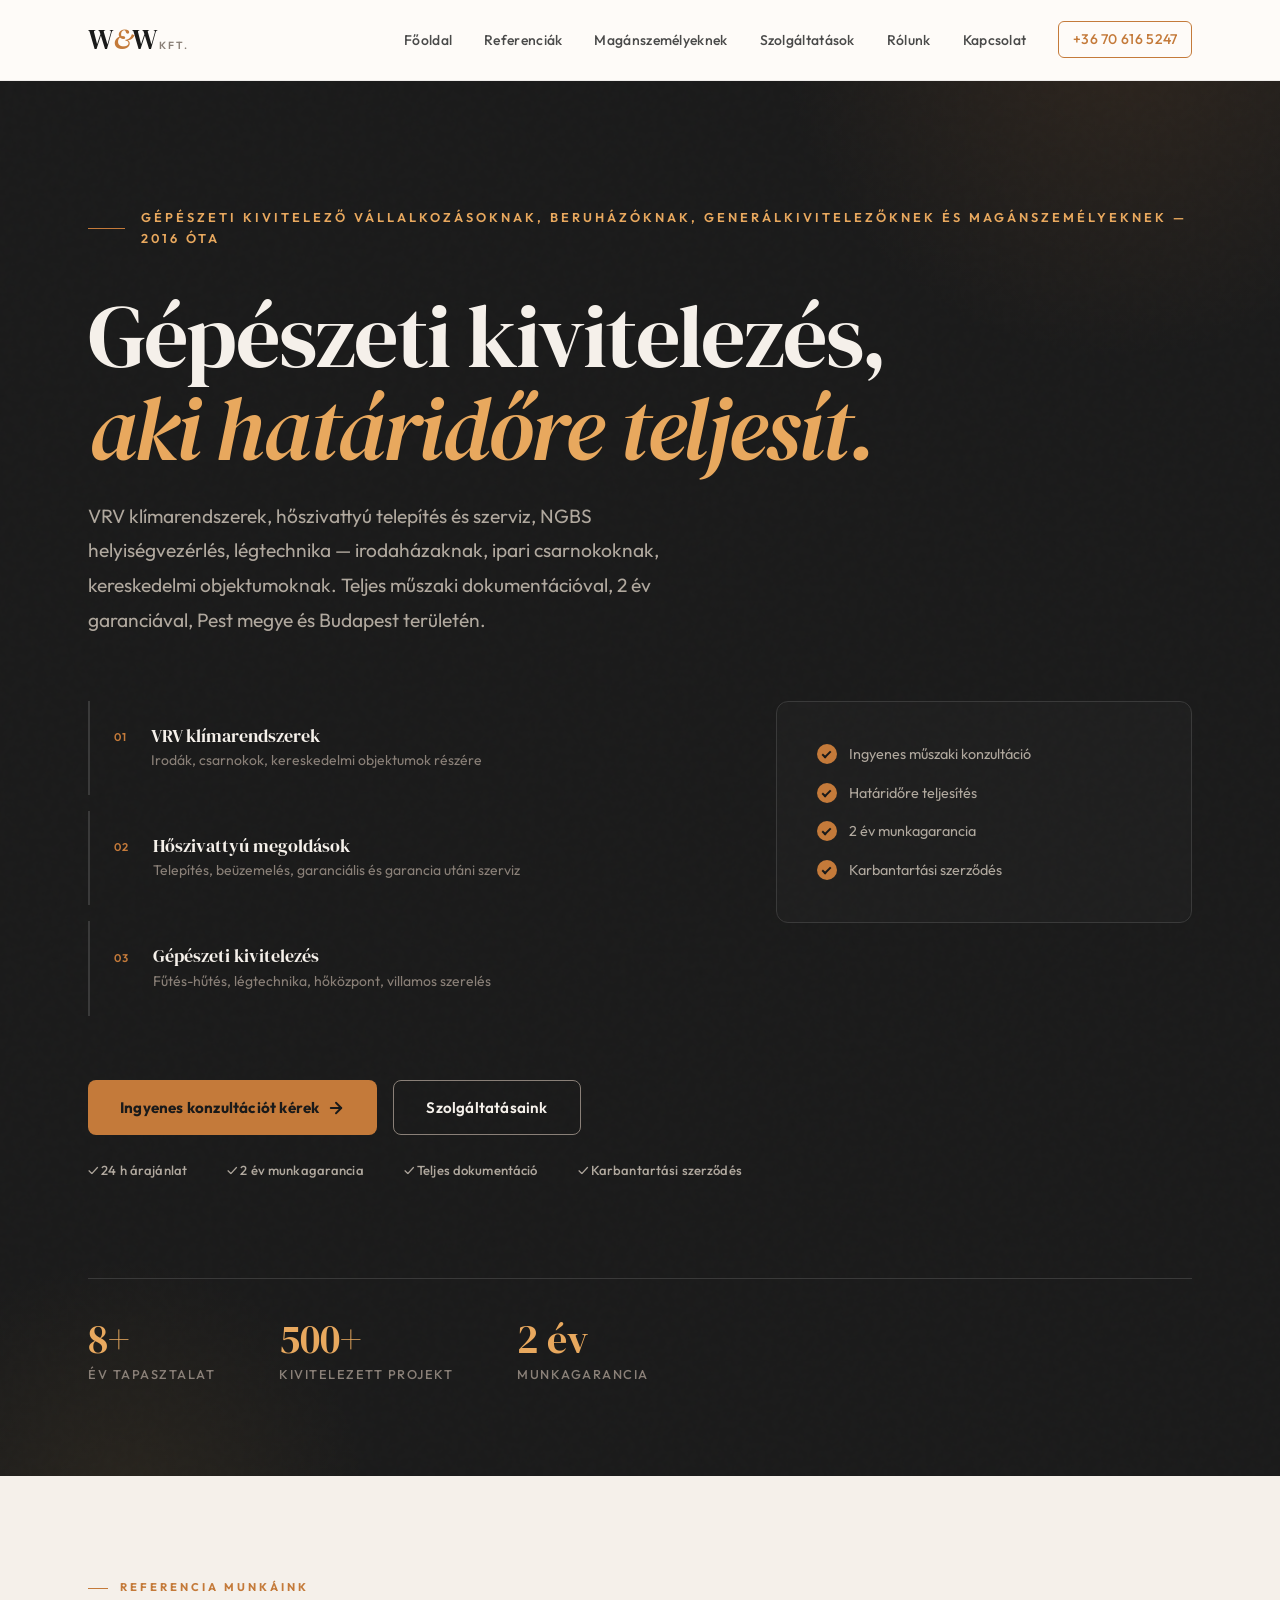
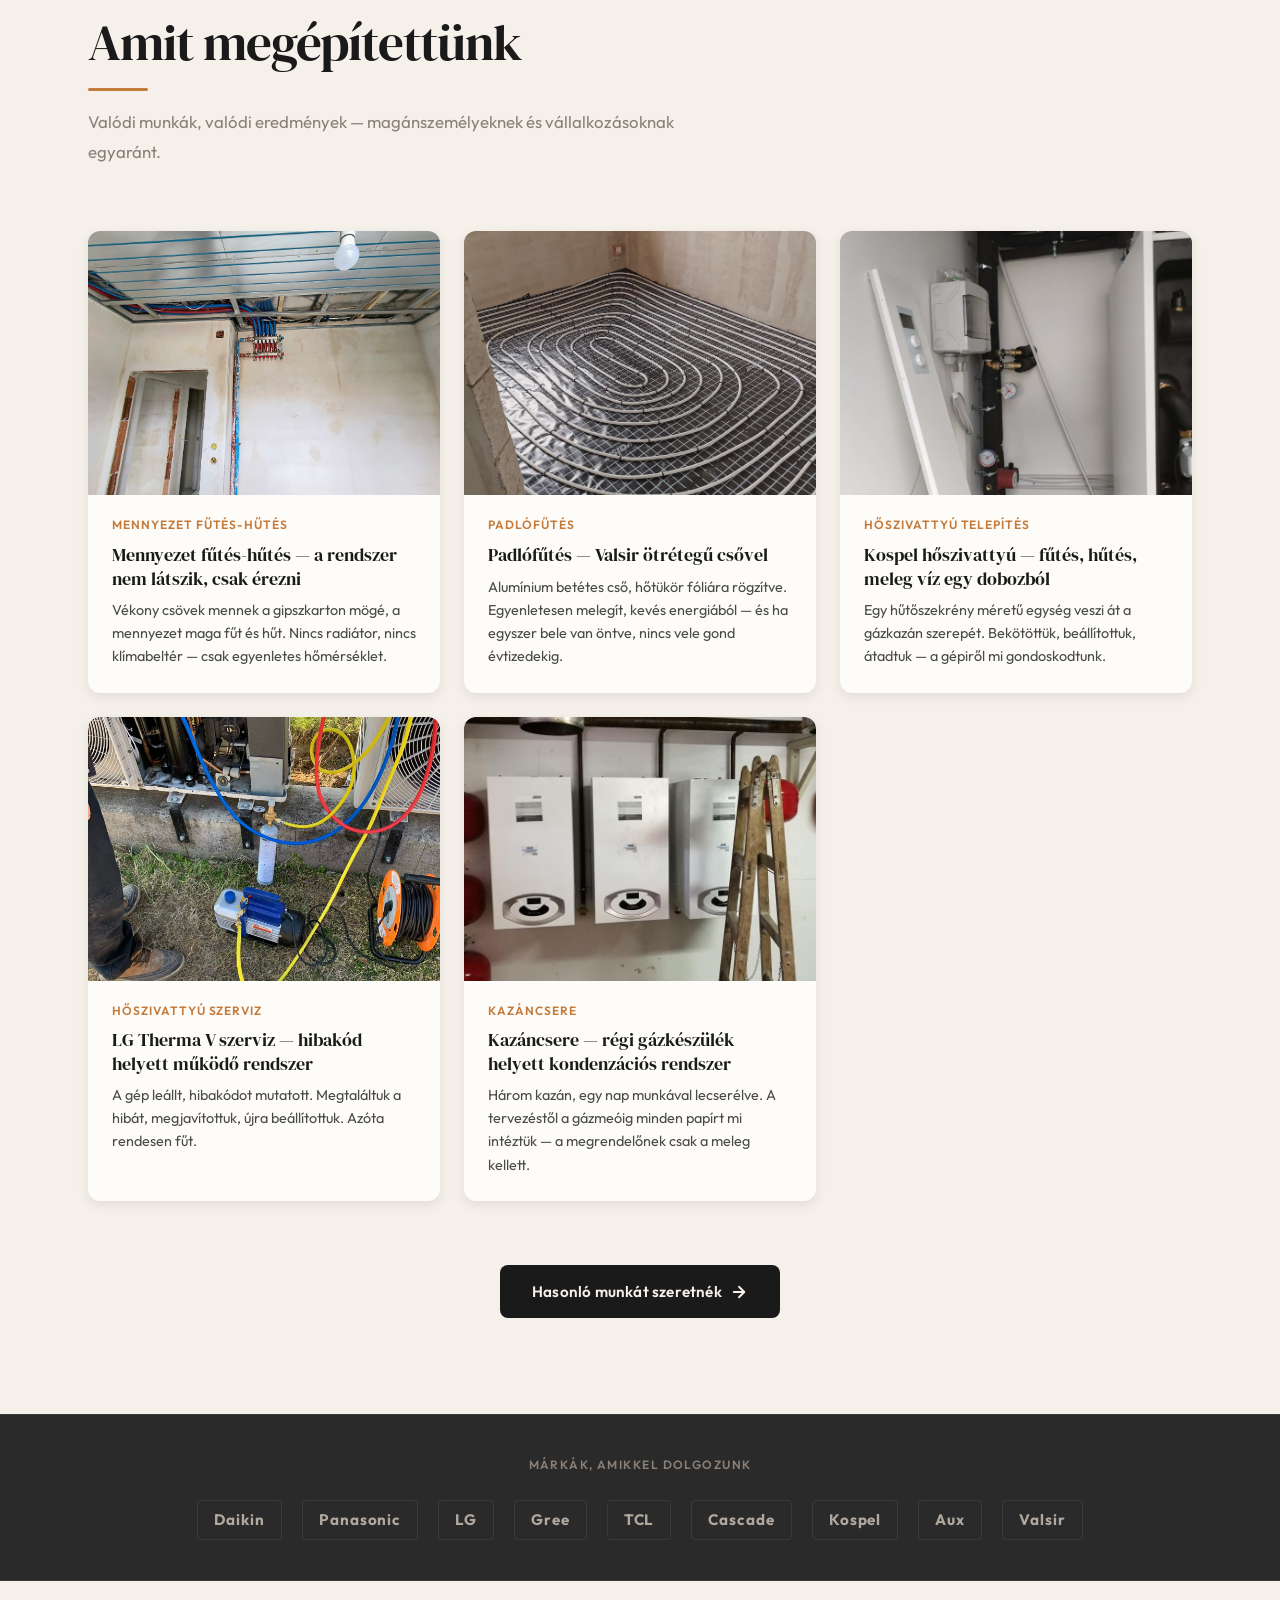
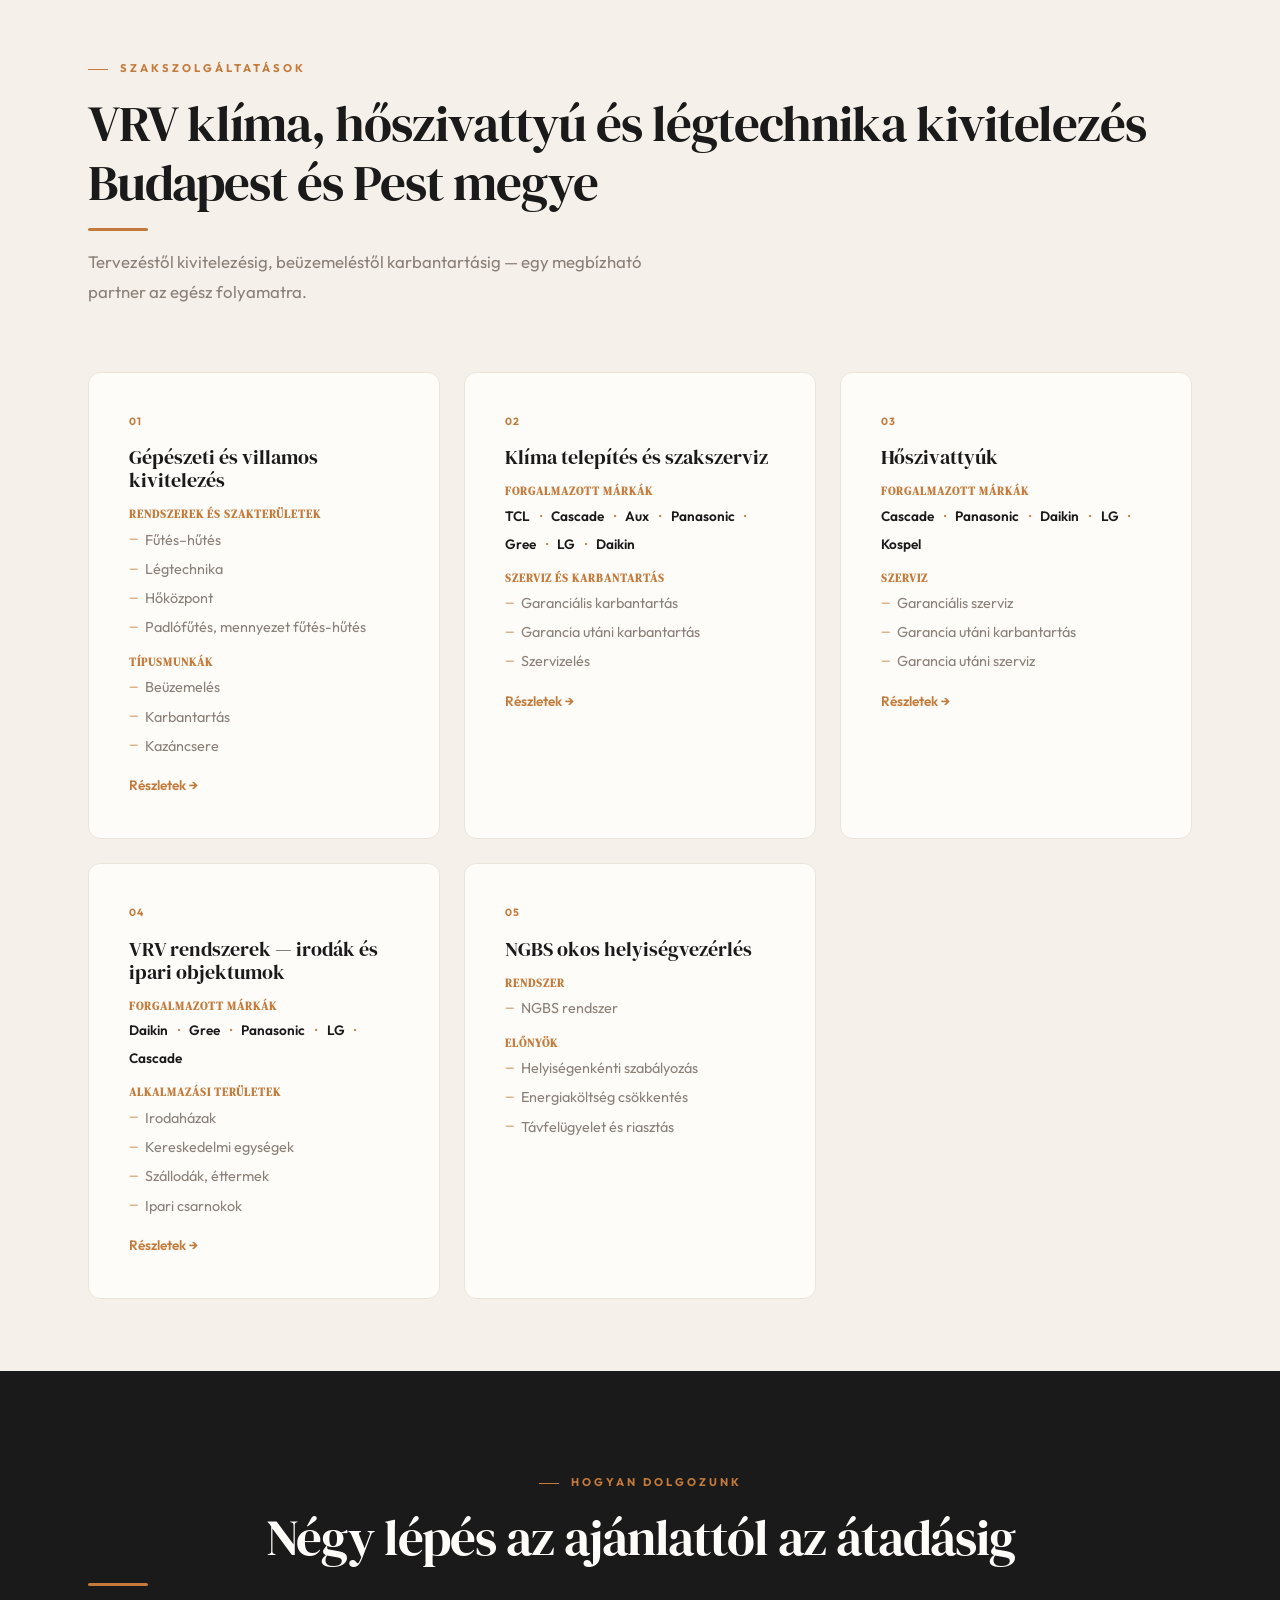
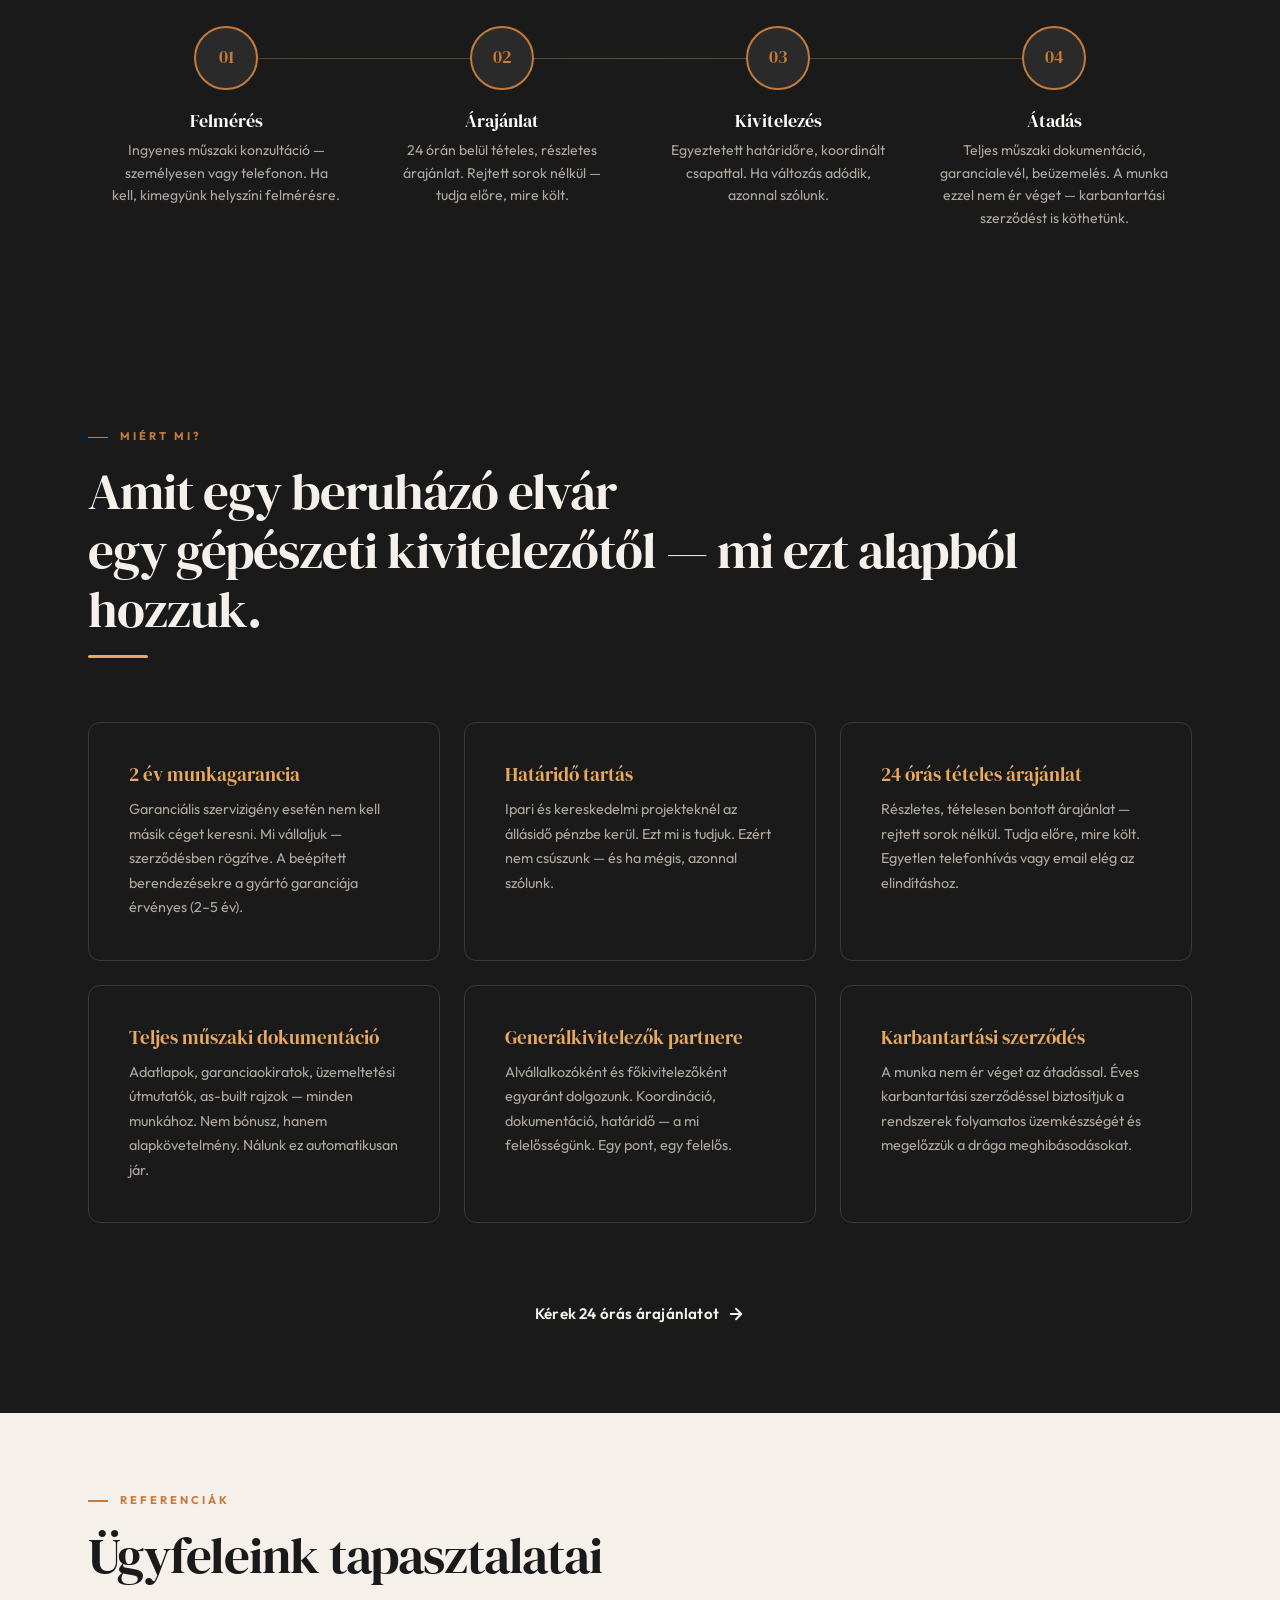
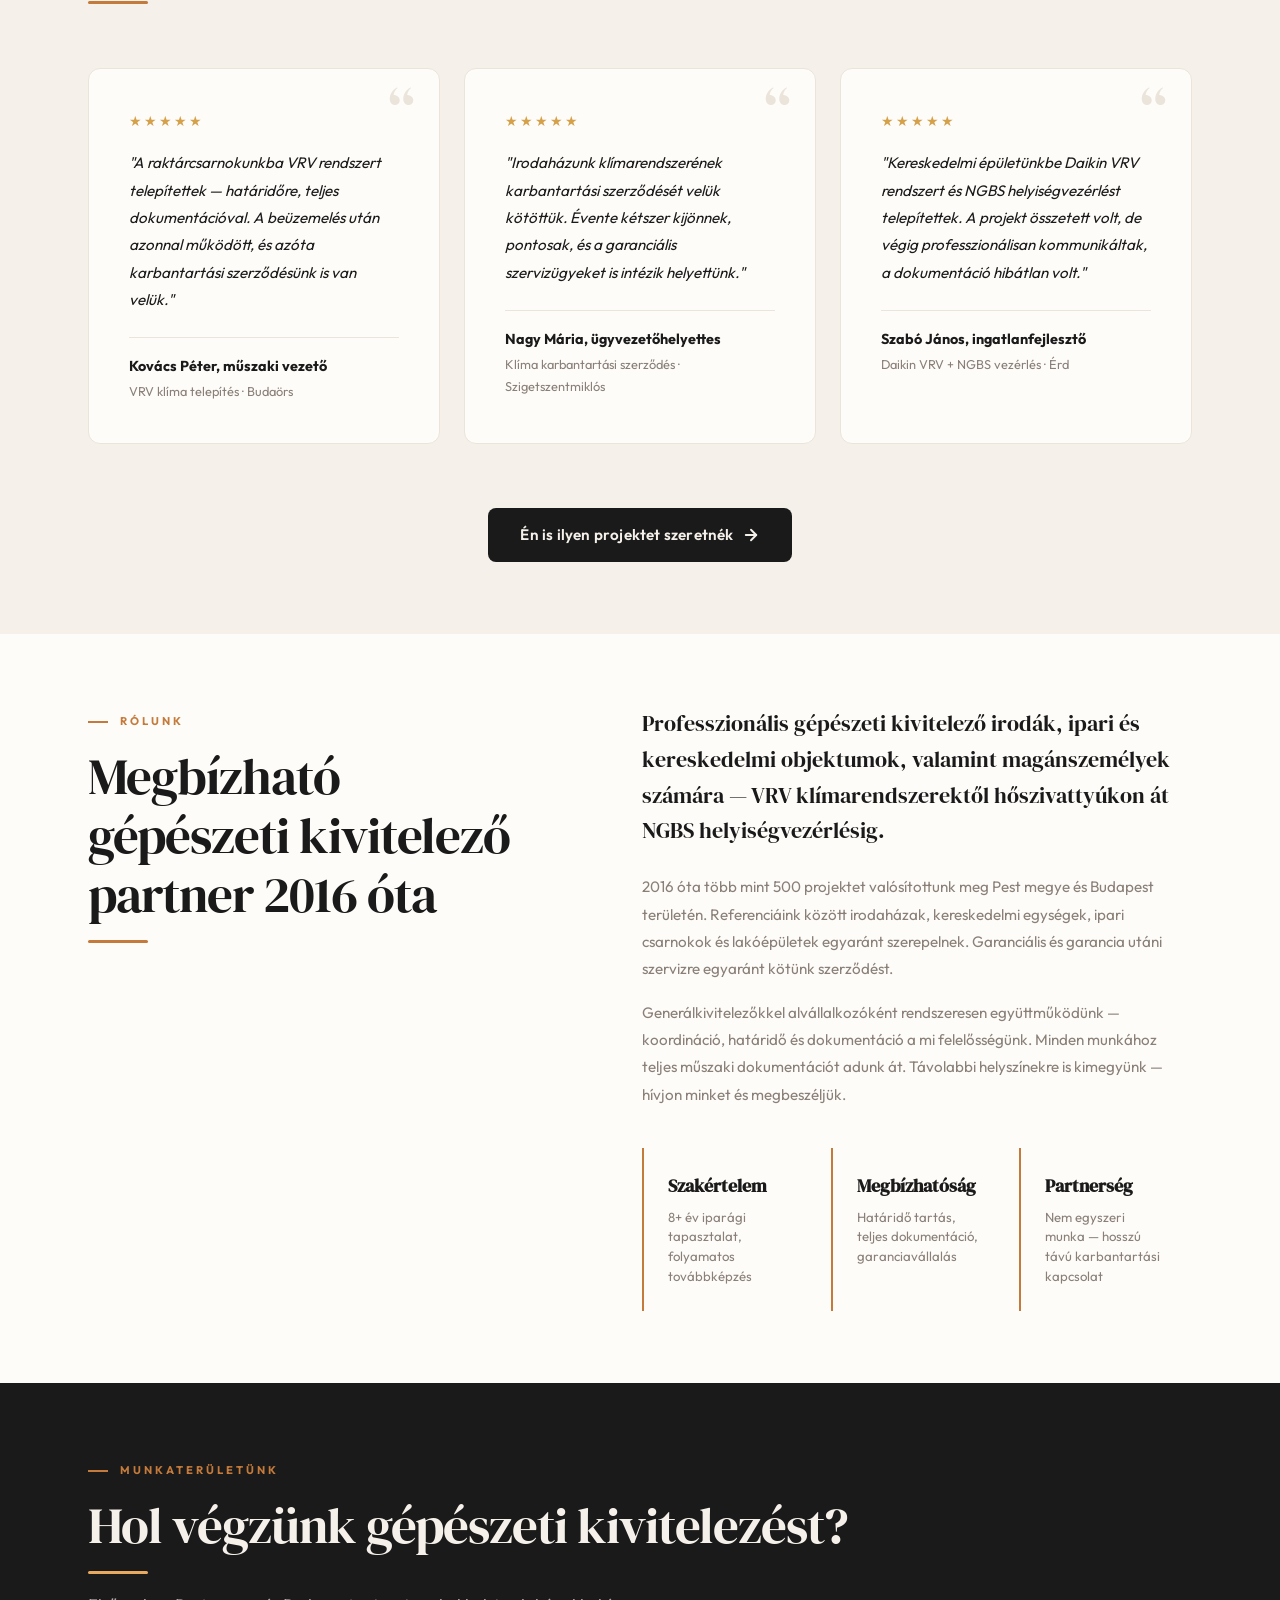
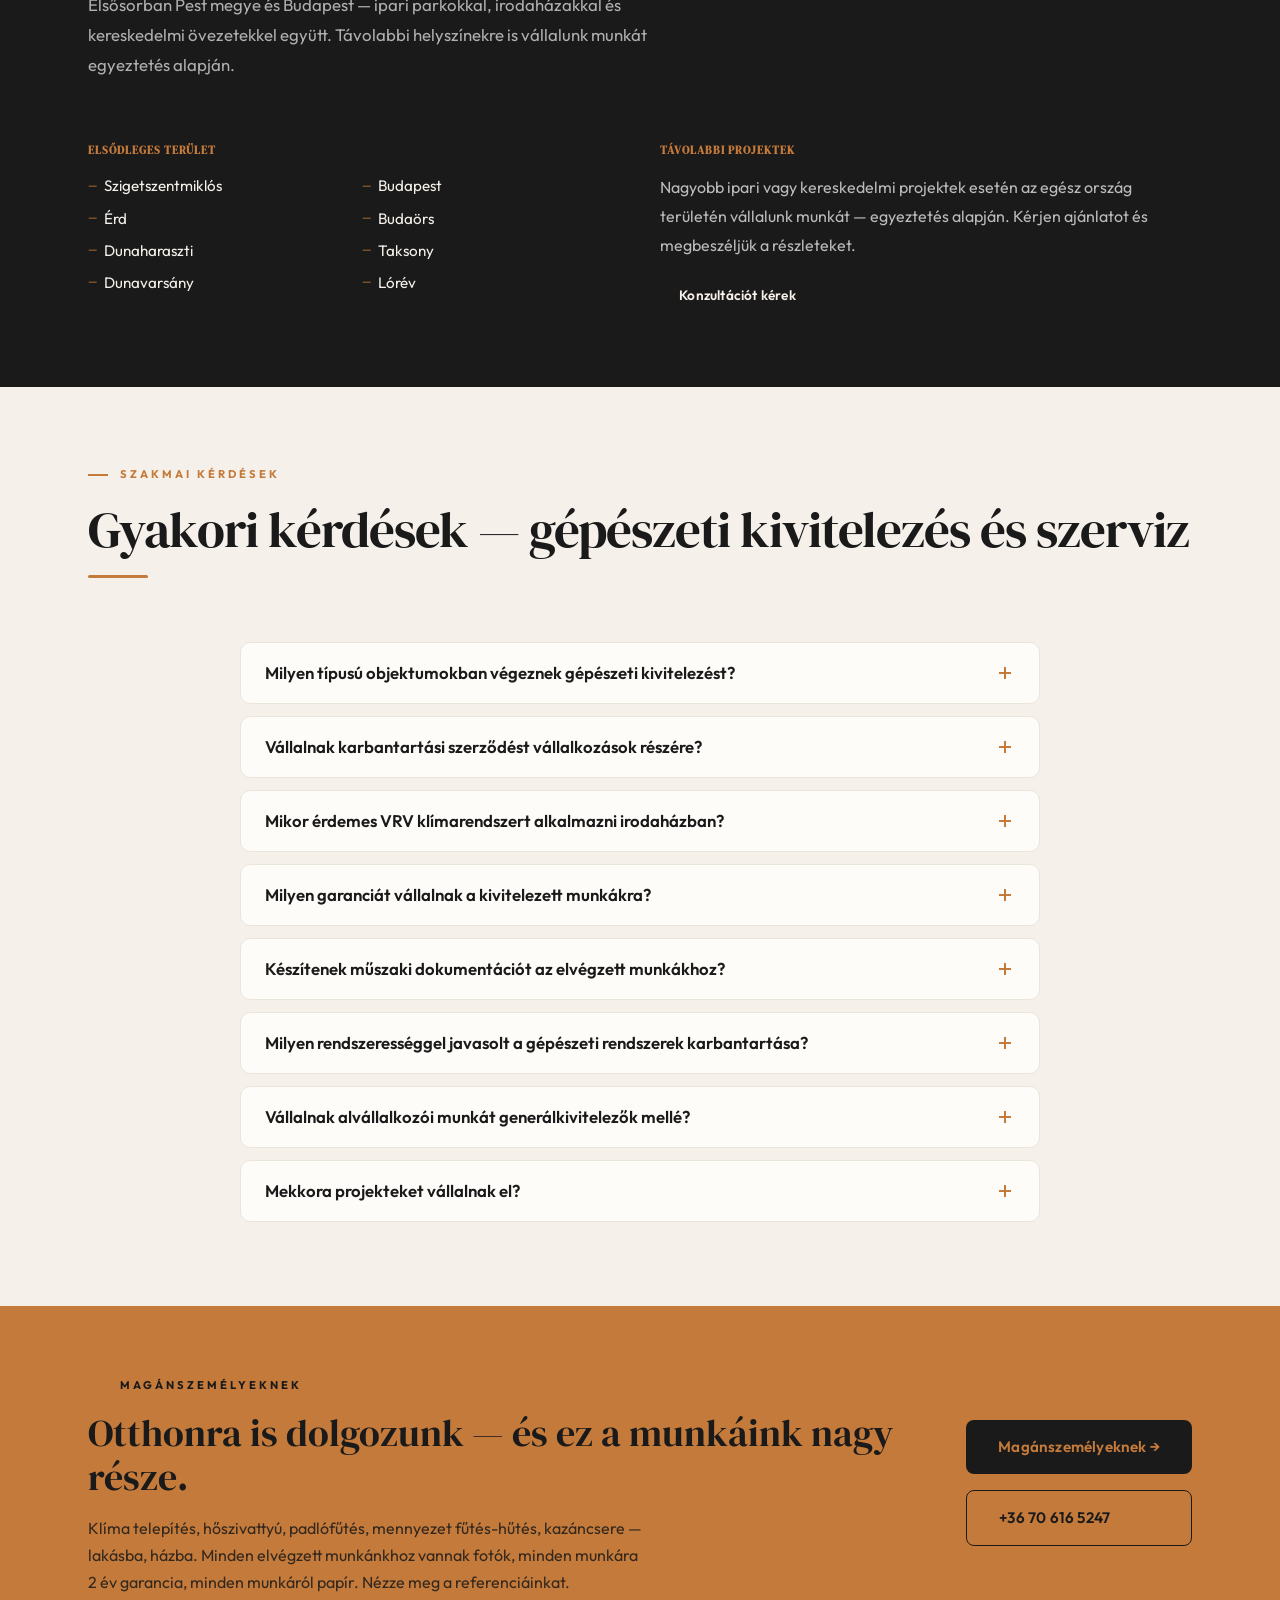
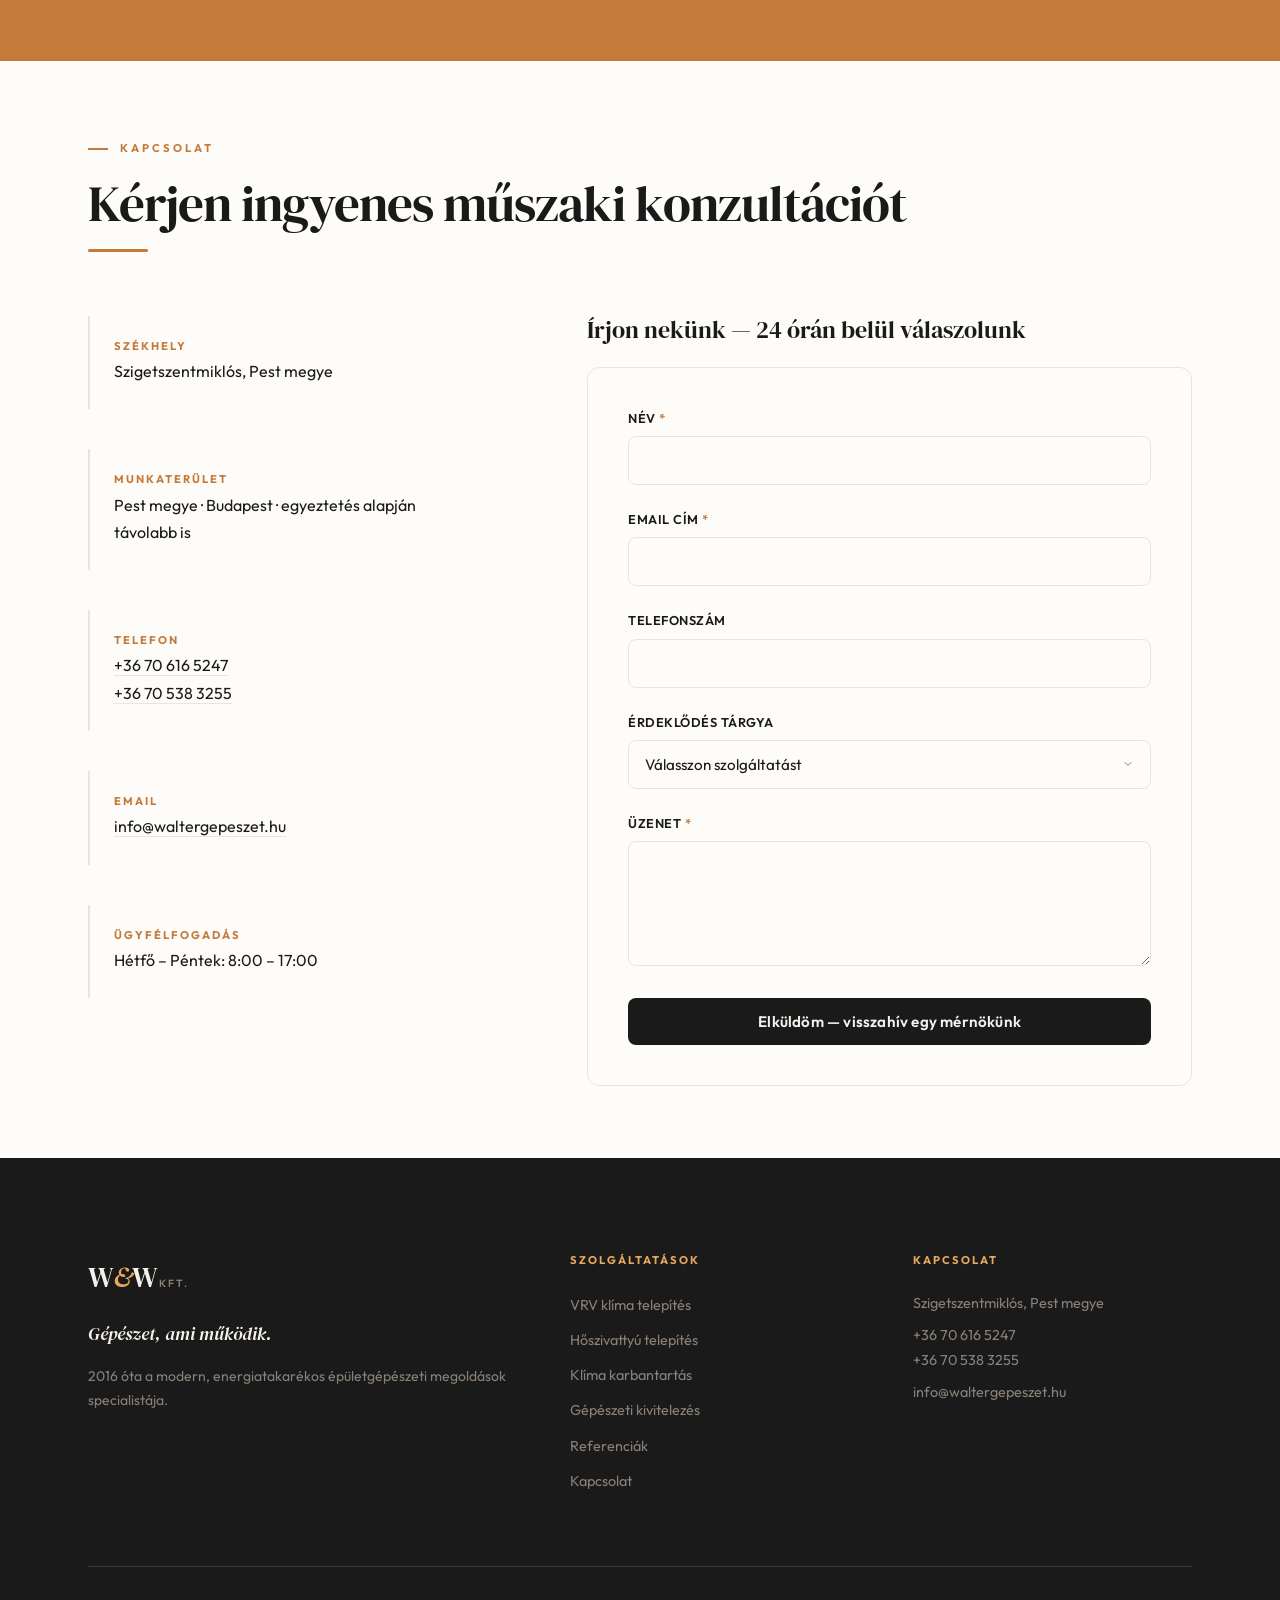
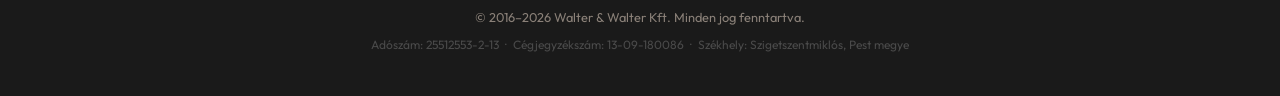
==== index.html @ cd175d54 "Fix domain: replace walterwalter.hu with waltergepeszet.hu sitewide Co-Authored-By: Claude Sonnet 4." ====
<!DOCTYPE html>
<html lang="hu">
<head>
    <meta charset="UTF-8">
    <meta name="viewport" content="width=device-width, initial-scale=1.0">
    <title>Gépészeti Kivitelező Budapest | VRV Klíma, Hőszivattyú, Légtechnika | Walter & Walter Kft.</title>
    <meta name="description" content="Gépészeti kivitelező Budapest és Pest megye — VRV klímarendszer, hőszivattyú telepítés, légtechnika irodáknak és ipari csarnokoknak. 500+ projekt, 2 év garancia, 24 h árajánlat. Kérjen ingyenes konzultációt!">
    <meta name="keywords" content="gépészeti kivitelező Pest megye, VRV klíma telepítés Budapest, klíma szerviz ipari, hőszivattyú telepítés vállalat, NGBS helyiségvezérlés telepítés, Daikin VRV rendszer kivitelező, gépészeti karbantartás Budapest, légtechnika kivitelezés, hőközpont telepítés, hőszivattyú szerviz garanciális, klíma karbantartás szerződés, épületgépészeti kivitelező, Cascade hőszivattyú szerviz, Panasonic klíma telepítés, VRV rendszer iroda, klíma telepítés irodaház, Walter Walter Kft, Szigetszentmiklós">
    <meta name="robots" content="index, follow">
    <meta name="author" content="Walter & Walter Kft.">
    <link rel="canonical" href="https://waltergepeszet.hu/">

    <!-- Favicon -->
    <link rel="icon" type="image/svg+xml" href="favicon.svg">
    <link rel="alternate icon" href="favicon.svg">

    <!-- Open Graph -->
    <meta property="og:title" content="Gépészeti Kivitelező Budapest | VRV Klíma, Hőszivattyú | Walter & Walter Kft.">
    <meta property="og:description" content="Gépészeti kivitelező Budapest és Pest megye — VRV klímarendszer, hőszivattyú telepítés, légtechnika irodáknak és ipari csarnokoknak. 500+ projekt, 2 év garancia.">
    <meta property="og:type" content="website">
    <meta property="og:url" content="https://waltergepeszet.hu/">
    <meta property="og:locale" content="hu_HU">
    <meta property="og:site_name" content="Walter & Walter Kft.">

    <!-- Twitter Card -->
    <meta name="twitter:card" content="summary_large_image">
    <meta name="twitter:title" content="Walter & Walter Kft. | Gépészeti Kivitelező – Pest megye, Budapest">
    <meta name="twitter:description" content="VRV klíma, hőszivattyú, NGBS vezérlés — professzionális gépészeti kivitelezés irodákhoz és ipari objektumokhoz. Pest megye, Budapest.">

    <!-- JSON-LD Structured Data -->
    <script type="application/ld+json">
    {
        "@context": "https://schema.org",
        "@type": ["LocalBusiness", "HVACBusiness"],
        "name": "Walter & Walter Kft.",
        "description": "Professzionális gépészeti kivitelező: VRV klímarendszerek telepítése és szervizelése, hőszivattyú megoldások, NGBS helyiségvezérlés, légtechnika, hőközpont — irodák, ipari és kereskedelmi objektumok részére, Pest megye és Budapest területén.",
        "url": "https://waltergepeszet.hu",
        "telephone": ["+36706165247", "+36705383255"],
        "email": "info@waltergepeszet.hu",
        "address": {
            "@type": "PostalAddress",
            "addressLocality": "Szigetszentmiklós",
            "addressRegion": "Pest megye",
            "addressCountry": "HU"
        },
        "geo": {
            "@type": "GeoCoordinates",
            "latitude": "47.3467",
            "longitude": "19.0467"
        },
        "openingHours": "Mo-Fr 08:00-17:00",
        "foundingDate": "2016",
        "areaServed": [
            {"@type": "AdministrativeArea", "name": "Pest megye"},
            {"@type": "City", "name": "Budapest"},
            {"@type": "City", "name": "Szigetszentmiklós"},
            {"@type": "City", "name": "Érd"},
            {"@type": "City", "name": "Budaörs"},
            {"@type": "City", "name": "Dunaharaszti"},
            {"@type": "City", "name": "Taksony"},
            {"@type": "City", "name": "Dunavarsány"}
        ],
        "serviceType": [
            "Klíma telepítés", "Klíma szerviz", "Klíma karbantartás",
            "Hőszivattyú telepítés", "Hőszivattyú szerviz",
            "VRV klíma telepítés", "NGBS helyiségvezérlés",
            "Gépészeti szerelés", "Villamos szerelés",
            "Fűtés-hűtés rendszer", "Hőközpont", "Légtechnika"
        ],
        "brand": ["Daikin", "Panasonic", "LG", "Gree", "TCL", "Cascade", "Aux", "Kospel"],
        "aggregateRating": {
            "@type": "AggregateRating",
            "ratingValue": "4.9",
            "reviewCount": "500",
            "bestRating": "5"
        },
        "priceRange": "$$"
    }
    </script>

    <!-- FAQ Schema -->
    <script type="application/ld+json">
    {
        "@context": "https://schema.org",
        "@type": "FAQPage",
        "mainEntity": [
            {
                "@type": "Question",
                "name": "Milyen típusú objektumokban végeznek gépészeti kivitelezést?",
                "acceptedAnswer": {
                    "@type": "Answer",
                    "text": "Irodaházakban, ipari csarnokokban, kereskedelmi egységekben, társasházakban és egyéb kereskedelmi ingatlanokban. Vállaljuk az egyszeri telepítéstől a komplex, többszintes VRV rendszerek kivitelezéséig minden munkát."
                }
            },
            {
                "@type": "Question",
                "name": "Vállalnak-e karbantartási szerződést vállalkozások részére?",
                "acceptedAnswer": {
                    "@type": "Answer",
                    "text": "Igen, rendszeres karbantartási szerződéssel biztosítjuk a klimarendszerek és hőszivattyúk folyamatos üzemkészségét. Garanciális és garancia utáni szervizre egyaránt vállalunk szerződést — Daikin, Panasonic, LG, Gree, TCL, Cascade, Aux klímákra és Cascade, Panasonic, Daikin, LG, Kospel hőszivattyúkra."
                }
            },
            {
                "@type": "Question",
                "name": "Mi az a VRV klímarendszer és mikor érdemes alkalmazni?",
                "acceptedAnswer": {
                    "@type": "Answer",
                    "text": "A VRV (Variable Refrigerant Volume) rendszer egyetlen kültéri egységből több beltéri egységet lát el — ideális irodaházakhoz, szállodákhoz, kereskedelmi egységekhez. Energiahatékony, helyiségenkénti szabályozás lehetséges. Telepítjük Daikin, Gree, Panasonic, LG és Cascade márkában."
                }
            },
            {
                "@type": "Question",
                "name": "Készítenek műszaki dokumentációt a kivitelezett munkákhoz?",
                "acceptedAnswer": {
                    "@type": "Answer",
                    "text": "Igen, minden kivitelezett munkához teljes körű műszaki dokumentációt és átadási dokumentumokat készítünk. Ez tartalmazza a beépített berendezések adatlapjait, garanciaokiratokat és az üzemeltetési útmutatókat."
                }
            },
            {
                "@type": "Question",
                "name": "Hol vállalnak gépészeti munkákat?",
                "acceptedAnswer": {
                    "@type": "Answer",
                    "text": "Elsősorban Pest megye és Budapest területén — Szigetszentmiklós, Érd, Budaörs, Dunaharaszti, Taksony és környékén. Távolabbi helyszínekre is kimegyünk egyeztetés alapján."
                }
            },
            {
                "@type": "Question",
                "name": "Milyen garanciát vállalnak a kivitelezett munkákra?",
                "acceptedAnswer": {
                    "@type": "Answer",
                    "text": "Minden telepítési munkára 2 év munkagaranciát vállalunk. A beépített berendezésekre a gyártó garanciája érvényes (általában 2–5 év). Garanciális szervizigény esetén is hívjon minket — vállaljuk a garanciális ügyintézést."
                }
            }
        ]
    }
    </script>

    <link rel="stylesheet" href="styles.css">
</head>
<body>
    <!-- Navigation -->
    <nav class="navbar" aria-label="Fő navigáció">
        <div class="container">
            <a href="#fooldal" class="logo" aria-label="Walter & Walter Kft. - Főoldal">
                <div class="logo-mark">W<span>&</span>W</div>
                <div class="logo-sub">Kft.</div>
            </a>
            <ul class="nav-menu" role="menubar">
                <li role="none"><a href="#fooldal" role="menuitem">Főoldal</a></li>
                <li role="none"><a href="#referenciank" role="menuitem">Referenciák</a></li>
                <li role="none"><a href="/maganszemelyek/" role="menuitem">Magánszemélyeknek</a></li>
                <li role="none"><a href="#reszletes-szolgaltatasok" role="menuitem">Szolgáltatások</a></li>
                <li role="none"><a href="#rolunk" role="menuitem">Rólunk</a></li>
                <li role="none"><a href="#kapcsolat" role="menuitem">Kapcsolat</a></li>
                <li role="none"><a href="tel:+36706165247" class="nav-phone" role="menuitem" aria-label="Hívjon minket">+36 70 616 5247</a></li>
            </ul>
            <button class="hamburger" aria-label="Menü megnyitása" aria-expanded="false">
                <span></span>
                <span></span>
                <span></span>
            </button>
        </div>
    </nav>

    <main>
        <!-- Hero Section -->
        <section id="fooldal" class="hero" aria-label="Főoldal">
            <div class="hero-grain"></div>
            <div class="hero-content">
                <div class="hero-eyebrow">
                    <div class="eyebrow-line"></div>
                    <span>Gépészeti kivitelező vállalkozásoknak, beruházóknak, generálkivitelezőknek és magánszemélyeknek — 2016 óta</span>
                </div>
                <h1 class="hero-title">
                    <span class="title-main">Gépészeti kivitelezés,</span>
                    <span class="title-accent">aki határidőre teljesít.</span>
                </h1>
                <p class="hero-lead">VRV klímarendszerek, hőszivattyú telepítés és szerviz, NGBS helyiségvezérlés, légtechnika — irodaházaknak, ipari csarnokoknak, kereskedelmi objektumoknak. Teljes műszaki dokumentációval, 2 év garanciával, Pest megye és Budapest területén.</p>

                <div class="hero-grid">
                    <div class="hero-pillars">
                        <article class="pillar">
                            <div class="pillar-number">01</div>
                            <h3>VRV klímarendszerek</h3>
                            <p>Irodák, csarnokok, kereskedelmi objektumok részére</p>
                        </article>
                        <article class="pillar">
                            <div class="pillar-number">02</div>
                            <h3>Hőszivattyú megoldások</h3>
                            <p>Telepítés, beüzemelés, garanciális és garancia utáni szerviz</p>
                        </article>
                        <article class="pillar">
                            <div class="pillar-number">03</div>
                            <h3>Gépészeti kivitelezés</h3>
                            <p>Fűtés-hűtés, légtechnika, hőközpont, villamos szerelés</p>
                        </article>
                    </div>
                    <div class="hero-sidebar">
                        <ul class="check-list" aria-label="Előnyök">
                            <li><span class="check-icon" aria-hidden="true"></span>Ingyenes műszaki konzultáció</li>
                            <li><span class="check-icon" aria-hidden="true"></span>Határidőre teljesítés</li>
                            <li><span class="check-icon" aria-hidden="true"></span>2 év munkagarancia</li>
                            <li><span class="check-icon" aria-hidden="true"></span>Karbantartási szerződés</li>
                        </ul>
                    </div>
                </div>

                <div class="hero-actions">
                    <a href="javascript:void(0)" onclick="openQuoteModal()" class="btn btn-primary">
                        Ingyenes konzultációt kérek
                        <svg width="18" height="18" viewBox="0 0 24 24" fill="none" stroke="currentColor" stroke-width="2.5" stroke-linecap="round" stroke-linejoin="round" aria-hidden="true"><line x1="5" y1="12" x2="19" y2="12"/><polyline points="12 5 19 12 12 19"/></svg>
                    </a>
                    <a href="#reszletes-szolgaltatasok" class="btn btn-ghost">Szolgáltatásaink</a>
                </div>
                <div class="hero-trust-bar" aria-label="Garanciák">
                    <span>✓ 24 h árajánlat</span>
                    <span>✓ 2 év munkagarancia</span>
                    <span>✓ Teljes dokumentáció</span>
                    <span>✓ Karbantartási szerződés</span>
                </div>

                <div class="hero-metrics" aria-label="Statisztikák">
                    <div class="metric">
                        <span class="metric-val">8+</span>
                        <span class="metric-label">év tapasztalat</span>
                    </div>
                    <div class="metric">
                        <span class="metric-val">500+</span>
                        <span class="metric-label">kivitelezett projekt</span>
                    </div>
                    <div class="metric">
                        <span class="metric-val">2 év</span>
                        <span class="metric-label">munkagarancia</span>
                    </div>
                </div>
            </div>
        </section>


        <!-- Detailed Services Section -->
        <!-- Projects / Referencia Section -->
        <section id="referenciank" class="projects-section" aria-labelledby="projects-title">
            <div class="container">
                <header class="section-header">
                    <span class="section-tag">Referencia munkáink</span>
                    <h2 id="projects-title" class="section-title">Amit megépítettünk</h2>
                    <p class="section-desc">Valódi munkák, valódi eredmények — magánszemélyeknek és vállalkozásoknak egyaránt.</p>
                </header>

                <div class="projects-grid">

                    <article class="project-card" onclick="openGallery(0)" role="button" tabindex="0" aria-label="Mennyezet hűtés-fűtés galéria">
                        <div class="project-img-wrap">
                            <img src="images/mennyezet-futes-3.jpg" alt="Könnyűszerkezetes mennyezet hűtés-fűtés kivitelezés, rendszerlemezes technológia" loading="lazy">
                            <div class="project-overlay">
                                <span class="gallery-icon" aria-hidden="true">
                                    <svg width="28" height="28" viewBox="0 0 24 24" fill="none" stroke="currentColor" stroke-width="2" stroke-linecap="round" stroke-linejoin="round"><rect x="3" y="3" width="18" height="18" rx="2"/><circle cx="8.5" cy="8.5" r="1.5"/><polyline points="21 15 16 10 5 21"/></svg>
                                </span>
                                <span class="gallery-count">5 fotó</span>
                            </div>
                        </div>
                        <div class="project-info">
                            <span class="project-tag">Mennyezet fűtés-hűtés</span>
                            <h3>Mennyezet fűtés-hűtés — a rendszer nem látszik, csak érezni</h3>
                            <p>Vékony csövek mennek a gipszkarton mögé, a mennyezet maga fűt és hűt. Nincs radiátor, nincs klímabeltér — csak egyenletes hőmérséklet.</p>
                        </div>
                    </article>

                    <article class="project-card" onclick="openGallery(1)" role="button" tabindex="0" aria-label="Padlófűtés galéria">
                        <div class="project-img-wrap">
                            <img src="images/padlofutes-2.jpg" alt="Valsir padlófűtés kivitelezés, ötrétegű alumínium betétes cső, hőtükör fóliára tűzéssel" loading="lazy">
                            <div class="project-overlay">
                                <span class="gallery-icon" aria-hidden="true">
                                    <svg width="28" height="28" viewBox="0 0 24 24" fill="none" stroke="currentColor" stroke-width="2" stroke-linecap="round" stroke-linejoin="round"><rect x="3" y="3" width="18" height="18" rx="2"/><circle cx="8.5" cy="8.5" r="1.5"/><polyline points="21 15 16 10 5 21"/></svg>
                                </span>
                                <span class="gallery-count">4 fotó</span>
                            </div>
                        </div>
                        <div class="project-info">
                            <span class="project-tag">Padlófűtés</span>
                            <h3>Padlófűtés — Valsir ötrétegű csővel</h3>
                            <p>Alumínium betétes cső, hőtükör fóliára rögzítve. Egyenletesen melegít, kevés energiából — és ha egyszer bele van öntve, nincs vele gond évtizedekig.</p>
                        </div>
                    </article>

                    <article class="project-card" onclick="openGallery(2)" role="button" tabindex="0" aria-label="Kospel hőszivattyú galéria">
                        <div class="project-img-wrap">
                            <img src="images/kospel-hoszivattyu-4.jpg" alt="Kospel All-in-One hőszivattyú telepítés és hőközpont bekötés" loading="lazy">
                            <div class="project-overlay">
                                <span class="gallery-icon" aria-hidden="true">
                                    <svg width="28" height="28" viewBox="0 0 24 24" fill="none" stroke="currentColor" stroke-width="2" stroke-linecap="round" stroke-linejoin="round"><rect x="3" y="3" width="18" height="18" rx="2"/><circle cx="8.5" cy="8.5" r="1.5"/><polyline points="21 15 16 10 5 21"/></svg>
                                </span>
                                <span class="gallery-count">8 fotó</span>
                            </div>
                        </div>
                        <div class="project-info">
                            <span class="project-tag">Hőszivattyú telepítés</span>
                            <h3>Kospel hőszivattyú — fűtés, hűtés, meleg víz egy dobozból</h3>
                            <p>Egy hűtőszekrény méretű egység veszi át a gázkazán szerepét. Bekötöttük, beállítottuk, átadtuk — a gépiről mi gondoskodtunk.</p>
                        </div>
                    </article>

                    <article class="project-card" onclick="openGallery(3)" role="button" tabindex="0" aria-label="LG Therma V szerviz galéria">
                        <div class="project-img-wrap">
                            <img src="images/lg-therma-szerviz-3.jpg" alt="LG Therma V 16 kW hőszivattyú szakszerviz, hibaazonosítás és újraindítás" loading="lazy">
                            <div class="project-overlay">
                                <span class="gallery-icon" aria-hidden="true">
                                    <svg width="28" height="28" viewBox="0 0 24 24" fill="none" stroke="currentColor" stroke-width="2" stroke-linecap="round" stroke-linejoin="round"><rect x="3" y="3" width="18" height="18" rx="2"/><circle cx="8.5" cy="8.5" r="1.5"/><polyline points="21 15 16 10 5 21"/></svg>
                                </span>
                                <span class="gallery-count">11 fotó</span>
                            </div>
                        </div>
                        <div class="project-info">
                            <span class="project-tag">Hőszivattyú szerviz</span>
                            <h3>LG Therma V szerviz — hibakód helyett működő rendszer</h3>
                            <p>A gép leállt, hibakódot mutatott. Megtaláltuk a hibát, megjavítottuk, újra beállítottuk. Azóta rendesen fűt.</p>
                        </div>
                    </article>

                    <article class="project-card" onclick="openGallery(4)" role="button" tabindex="0" aria-label="Kazáncsere galéria">
                        <div class="project-img-wrap">
                            <img src="images/kazancsere-1.jpg" alt="Kondenzációs kazáncsere, három egység párhuzamos telepítése, teljes gázmeóval" loading="lazy">
                            <div class="project-overlay">
                                <span class="gallery-icon" aria-hidden="true">
                                    <svg width="28" height="28" viewBox="0 0 24 24" fill="none" stroke="currentColor" stroke-width="2" stroke-linecap="round" stroke-linejoin="round"><rect x="3" y="3" width="18" height="18" rx="2"/><circle cx="8.5" cy="8.5" r="1.5"/><polyline points="21 15 16 10 5 21"/></svg>
                                </span>
                                <span class="gallery-count">3 fotó</span>
                            </div>
                        </div>
                        <div class="project-info">
                            <span class="project-tag">Kazáncsere</span>
                            <h3>Kazáncsere — régi gázkészülék helyett kondenzációs rendszer</h3>
                            <p>Három kazán, egy nap munkával lecserélve. A tervezéstől a gázmeóig minden papírt mi intéztük — a megrendelőnek csak a meleg kellett.</p>
                        </div>
                    </article>

                </div>

                <div class="section-cta">
                    <a href="javascript:void(0)" onclick="openQuoteModal()" class="btn btn-primary">
                        Hasonló munkát szeretnék
                        <svg width="18" height="18" viewBox="0 0 24 24" fill="none" stroke="currentColor" stroke-width="2.5" stroke-linecap="round" stroke-linejoin="round" aria-hidden="true"><line x1="5" y1="12" x2="19" y2="12"/><polyline points="12 5 19 12 12 19"/></svg>
                    </a>
                </div>
            </div>
        </section>

        <!-- Gallery Lightbox -->
        <div id="galleryLightbox" class="gallery-lightbox" role="dialog" aria-modal="true" aria-label="Képgaléria" style="display:none">
            <div class="lightbox-backdrop" onclick="closeGallery()"></div>
            <button class="lightbox-close" onclick="closeGallery()" aria-label="Bezárás">&times;</button>
            <button class="lightbox-prev" onclick="galleryPrev()" aria-label="Előző kép">
                <svg width="28" height="28" viewBox="0 0 24 24" fill="none" stroke="currentColor" stroke-width="2.5" stroke-linecap="round" stroke-linejoin="round"><polyline points="15 18 9 12 15 6"/></svg>
            </button>
            <button class="lightbox-next" onclick="galleryNext()" aria-label="Következő kép">
                <svg width="28" height="28" viewBox="0 0 24 24" fill="none" stroke="currentColor" stroke-width="2.5" stroke-linecap="round" stroke-linejoin="round"><polyline points="9 18 15 12 9 6"/></svg>
            </button>
            <div class="lightbox-content">
                <img id="lightboxImg" src="" alt="">
                <div class="lightbox-caption">
                    <span id="lightboxTitle" class="lightbox-title-text"></span>
                    <span id="lightboxCounter" class="lightbox-counter-text"></span>
                </div>
            </div>
        </div>

        <!-- Brand Logos Strip -->
        <section class="brands-strip" aria-label="Forgalmazott márkák">
            <div class="container">
                <p class="brands-label">Márkák, amikkel dolgozunk</p>
                <div class="brands-grid">
                    <span class="brand-item">Daikin</span>
                    <span class="brand-item">Panasonic</span>
                    <span class="brand-item">LG</span>
                    <span class="brand-item">Gree</span>
                    <span class="brand-item">TCL</span>
                    <span class="brand-item">Cascade</span>
                    <span class="brand-item">Kospel</span>
                    <span class="brand-item">Aux</span>
                    <span class="brand-item">Valsir</span>
                </div>
            </div>
        </section>

        <section id="reszletes-szolgaltatasok" class="detailed-services" aria-labelledby="detailed-services-title">
            <div class="container">
                <header class="section-header">
                    <span class="section-tag">Szakszolgáltatások</span>
                    <h2 id="detailed-services-title" class="section-title">VRV klíma, hőszivattyú és légtechnika kivitelezés Budapest és Pest megye</h2>
                    <p class="section-desc">Tervezéstől kivitelezésig, beüzemeléstől karbantartásig — egy megbízható partner az egész folyamatra.</p>
                </header>

                <div class="detailed-services-grid">

                    <!-- Gépészeti munkák -->
                    <article class="detail-card">
                        <div class="card-top-line"></div>
                        <div class="service-num">01</div>
                        <h3>Gépészeti és villamos kivitelezés</h3>
                        <div class="detail-categories">
                            <div class="detail-category">
                                <h4>Rendszerek és szakterületek</h4>
                                <ul class="detail-list">
                                    <li>Fűtés–hűtés</li>
                                    <li>Légtechnika</li>
                                    <li>Hőközpont</li>
                                    <li>Padlófűtés, mennyezet fűtés-hűtés</li>
                                </ul>
                            </div>
                            <div class="detail-category">
                                <h4>Típusmunkák</h4>
                                <ul class="detail-list">
                                    <li>Beüzemelés</li>
                                    <li>Karbantartás</li>
                                    <li>Kazáncsere</li>
                                </ul>
                            </div>
                        </div>
                        <a href="/gepeszeti-kivitelezes/" class="detail-card-link">Részletek →</a>
                    </article>

                    <!-- Klímák telepítése -->
                    <article class="detail-card">
                        <div class="card-top-line"></div>
                        <div class="service-num">02</div>
                        <h3>Klíma telepítés és szakszerviz</h3>
                        <div class="detail-categories">
                            <div class="detail-category">
                                <h4>Forgalmazott márkák</h4>
                                <ul class="detail-list brands-list">
                                    <li>TCL</li>
                                    <li>Cascade</li>
                                    <li>Aux</li>
                                    <li>Panasonic</li>
                                    <li>Gree</li>
                                    <li>LG</li>
                                    <li>Daikin</li>
                                </ul>
                            </div>
                            <div class="detail-category">
                                <h4>Szerviz és karbantartás</h4>
                                <ul class="detail-list">
                                    <li>Garanciális karbantartás</li>
                                    <li>Garancia utáni karbantartás</li>
                                    <li>Szervizelés</li>
                                </ul>
                            </div>
                        </div>
                        <a href="/klima-karbantartas/" class="detail-card-link">Részletek →</a>
                    </article>

                    <!-- Hőszivattyúk -->
                    <article class="detail-card">
                        <div class="card-top-line"></div>
                        <div class="service-num">03</div>
                        <h3>Hőszivattyúk</h3>
                        <div class="detail-categories">
                            <div class="detail-category">
                                <h4>Forgalmazott márkák</h4>
                                <ul class="detail-list brands-list">
                                    <li>Cascade</li>
                                    <li>Panasonic</li>
                                    <li>Daikin</li>
                                    <li>LG</li>
                                    <li>Kospel</li>
                                </ul>
                            </div>
                            <div class="detail-category">
                                <h4>Szerviz</h4>
                                <ul class="detail-list">
                                    <li>Garanciális szerviz</li>
                                    <li>Garancia utáni karbantartás</li>
                                    <li>Garancia utáni szerviz</li>
                                </ul>
                            </div>
                        </div>
                        <a href="/hoszivattyu-telepites/" class="detail-card-link">Részletek →</a>
                    </article>

                    <!-- VRV klímák -->
                    <article class="detail-card">
                        <div class="card-top-line"></div>
                        <div class="service-num">04</div>
                        <h3>VRV rendszerek — irodák és ipari objektumok</h3>
                        <div class="detail-categories">
                            <div class="detail-category">
                                <h4>Forgalmazott márkák</h4>
                                <ul class="detail-list brands-list">
                                    <li>Daikin</li>
                                    <li>Gree</li>
                                    <li>Panasonic</li>
                                    <li>LG</li>
                                    <li>Cascade</li>
                                </ul>
                            </div>
                            <div class="detail-category">
                                <h4>Alkalmazási területek</h4>
                                <ul class="detail-list">
                                    <li>Irodaházak</li>
                                    <li>Kereskedelmi egységek</li>
                                    <li>Szállodák, éttermek</li>
                                    <li>Ipari csarnokok</li>
                                </ul>
                            </div>
                        </div>
                        <a href="/vrv-klima-telepites/" class="detail-card-link">Részletek →</a>
                    </article>

                    <!-- Helyiségenkénti vezérlés -->
                    <article class="detail-card">
                        <div class="card-top-line"></div>
                        <div class="service-num">05</div>
                        <h3>NGBS okos helyiségvezérlés</h3>
                        <div class="detail-categories">
                            <div class="detail-category">
                                <h4>Rendszer</h4>
                                <ul class="detail-list">
                                    <li>NGBS rendszer</li>
                                </ul>
                            </div>
                            <div class="detail-category">
                                <h4>Előnyök</h4>
                                <ul class="detail-list">
                                    <li>Helyiségenkénti szabályozás</li>
                                    <li>Energiaköltség csökkentés</li>
                                    <li>Távfelügyelet és riasztás</li>
                                </ul>
                            </div>
                        </div>
                    </article>

                </div>
            </div>
        </section>

        <!-- Process Section -->
        <section class="process-section" aria-labelledby="process-title">
            <div class="container">
                <header class="section-header">
                    <span class="section-tag">Hogyan dolgozunk</span>
                    <h2 id="process-title" class="section-title">Négy lépés az ajánlattól az átadásig</h2>
                </header>
                <div class="process-grid">
                    <div class="process-step">
                        <div class="process-num">01</div>
                        <h3>Felmérés</h3>
                        <p>Ingyenes műszaki konzultáció — személyesen vagy telefonon. Ha kell, kimegyünk helyszíni felmérésre.</p>
                    </div>
                    <div class="process-step">
                        <div class="process-num">02</div>
                        <h3>Árajánlat</h3>
                        <p>24 órán belül tételes, részletes árajánlat. Rejtett sorok nélkül — tudja előre, mire költ.</p>
                    </div>
                    <div class="process-step">
                        <div class="process-num">03</div>
                        <h3>Kivitelezés</h3>
                        <p>Egyeztetett határidőre, koordinált csapattal. Ha változás adódik, azonnal szólunk.</p>
                    </div>
                    <div class="process-step">
                        <div class="process-num">04</div>
                        <h3>Átadás</h3>
                        <p>Teljes műszaki dokumentáció, garancialevél, beüzemelés. A munka ezzel nem ér véget — karbantartási szerződést is köthetünk.</p>
                    </div>
                </div>
            </div>
        </section>

        <!-- Why Choose Us Section -->
        <section class="why-section" aria-labelledby="why-title">
            <div class="container">
                <header class="section-header">
                    <span class="section-tag">Miért mi?</span>
                    <h2 id="why-title" class="section-title">Amit egy beruházó elvár<br>egy gépészeti kivitelezőtől — mi ezt alapból hozzuk.</h2>
                </header>
                <div class="why-grid">
                    <article class="why-card">
                        <h3>2 év munkagarancia</h3>
                        <p>Garanciális szervizigény esetén nem kell másik céget keresni. Mi vállaljuk — szerződésben rögzítve. A beépített berendezésekre a gyártó garanciája érvényes (2–5 év).</p>
                    </article>
                    <article class="why-card">
                        <h3>Határidő tartás</h3>
                        <p>Ipari és kereskedelmi projekteknél az állásidő pénzbe kerül. Ezt mi is tudjuk. Ezért nem csúszunk — és ha mégis, azonnal szólunk.</p>
                    </article>
                    <article class="why-card">
                        <h3>24 órás tételes árajánlat</h3>
                        <p>Részletes, tételesen bontott árajánlat — rejtett sorok nélkül. Tudja előre, mire költ. Egyetlen telefonhívás vagy email elég az elindításhoz.</p>
                    </article>
                    <article class="why-card">
                        <h3>Teljes műszaki dokumentáció</h3>
                        <p>Adatlapok, garanciaokiratok, üzemeltetési útmutatók, as-built rajzok — minden munkához. Nem bónusz, hanem alapkövetelmény. Nálunk ez automatikusan jár.</p>
                    </article>
                    <article class="why-card">
                        <h3>Generálkivitelezők partnere</h3>
                        <p>Alvállalkozóként és főkivitelezőként egyaránt dolgozunk. Koordináció, dokumentáció, határidő — a mi felelősségünk. Egy pont, egy felelős.</p>
                    </article>
                    <article class="why-card">
                        <h3>Karbantartási szerződés</h3>
                        <p>A munka nem ér véget az átadással. Éves karbantartási szerződéssel biztosítjuk a rendszerek folyamatos üzemkészségét és megelőzzük a drága meghibásodásokat.</p>
                    </article>
                </div>
                <div class="section-cta">
                    <a href="javascript:void(0)" onclick="openQuoteModal()" class="btn btn-primary">
                        Kérek 24 órás árajánlatot
                        <svg width="18" height="18" viewBox="0 0 24 24" fill="none" stroke="currentColor" stroke-width="2.5" stroke-linecap="round" stroke-linejoin="round" aria-hidden="true"><line x1="5" y1="12" x2="19" y2="12"/><polyline points="12 5 19 12 12 19"/></svg>
                    </a>
                </div>
            </div>
        </section>

        <!-- Testimonials Section -->
        <section class="testimonials" aria-labelledby="testimonials-title">
            <div class="container">
                <header class="section-header">
                    <span class="section-tag">Referenciák</span>
                    <h2 id="testimonials-title" class="section-title">Ügyfeleink tapasztalatai</h2>
                </header>
                <div class="testimonials-grid">
                    <article class="testimonial-card">
                        <div class="stars" aria-label="5 csillagos értékelés">★★★★★</div>
                        <blockquote>
                            <p>"A raktárcsarnokunkba VRV rendszert telepítettek — határidőre, teljes dokumentációval. A beüzemelés után azonnal működött, és azóta karbantartási szerződésünk is van velük."</p>
                        </blockquote>
                        <footer class="testimonial-author">
                            <strong>Kovács Péter, műszaki vezető</strong>
                            <span>VRV klíma telepítés · Budaörs</span>
                        </footer>
                    </article>
                    <article class="testimonial-card">
                        <div class="stars" aria-label="5 csillagos értékelés">★★★★★</div>
                        <blockquote>
                            <p>"Irodaházunk klímarendszerének karbantartási szerződését velük kötöttük. Évente kétszer kijönnek, pontosak, és a garanciális szervizügyeket is intézik helyettünk."</p>
                        </blockquote>
                        <footer class="testimonial-author">
                            <strong>Nagy Mária, ügyvezetőhelyettes</strong>
                            <span>Klíma karbantartási szerződés · Szigetszentmiklós</span>
                        </footer>
                    </article>
                    <article class="testimonial-card">
                        <div class="stars" aria-label="5 csillagos értékelés">★★★★★</div>
                        <blockquote>
                            <p>"Kereskedelmi épületünkbe Daikin VRV rendszert és NGBS helyiségvezérlést telepítettek. A projekt összetett volt, de végig professzionálisan kommunikáltak, a dokumentáció hibátlan volt."</p>
                        </blockquote>
                        <footer class="testimonial-author">
                            <strong>Szabó János, ingatlanfejlesztő</strong>
                            <span>Daikin VRV + NGBS vezérlés · Érd</span>
                        </footer>
                    </article>
                </div>
                <div class="section-cta">
                    <a href="javascript:void(0)" onclick="openQuoteModal()" class="btn btn-primary">
                        Én is ilyen projektet szeretnék
                        <svg width="18" height="18" viewBox="0 0 24 24" fill="none" stroke="currentColor" stroke-width="2.5" stroke-linecap="round" stroke-linejoin="round" aria-hidden="true"><line x1="5" y1="12" x2="19" y2="12"/><polyline points="12 5 19 12 12 19"/></svg>
                    </a>
                </div>
            </div>
        </section>

        <!-- About Section -->
        <section id="rolunk" class="about" aria-labelledby="about-title">
            <div class="container">
                <div class="about-layout">
                    <header class="section-header section-header--left">
                        <span class="section-tag">Rólunk</span>
                        <h2 id="about-title" class="section-title">Megbízható gépészeti kivitelező<br>partner 2016 óta</h2>
                    </header>
                    <div class="about-body">
                        <p class="lead">Professzionális gépészeti kivitelező irodák, ipari és kereskedelmi objektumok, valamint magánszemélyek számára — VRV klímarendszerektől hőszivattyúkon át NGBS helyiségvezérlésig.</p>
                        <p>2016 óta több mint 500 projektet valósítottunk meg Pest megye és Budapest területén. Referenciáink között irodaházak, kereskedelmi egységek, ipari csarnokok és lakóépületek egyaránt szerepelnek. Garanciális és garancia utáni szervizre egyaránt kötünk szerződést.</p>
                        <p>Generálkivitelezőkkel alvállalkozóként rendszeresen együttműködünk — koordináció, határidő és dokumentáció a mi felelősségünk. Minden munkához teljes műszaki dokumentációt adunk át. Távolabbi helyszínekre is kimegyünk — hívjon minket és megbeszéljük.</p>
                        <div class="values-grid">
                            <div class="value-card">
                                <strong>Szakértelem</strong>
                                <p>8+ év iparági tapasztalat, folyamatos továbbképzés</p>
                            </div>
                            <div class="value-card">
                                <strong>Megbízhatóság</strong>
                                <p>Határidő tartás, teljes dokumentáció, garanciavállalás</p>
                            </div>
                            <div class="value-card">
                                <strong>Partnerség</strong>
                                <p>Nem egyszeri munka — hosszú távú karbantartási kapcsolat</p>
                            </div>
                        </div>
                    </div>
                </div>
            </div>
        </section>

        <!-- Service Area Section -->
        <section id="teruletek" class="service-area" aria-labelledby="area-title">
            <div class="container">
                <header class="section-header">
                    <span class="section-tag">Munkaterületünk</span>
                    <h2 id="area-title" class="section-title">Hol végzünk gépészeti kivitelezést?</h2>
                    <p class="section-desc">Elsősorban Pest megye és Budapest — ipari parkokkal, irodaházakkal és kereskedelmi övezetekkel együtt. Távolabbi helyszínekre is vállalunk munkát egyeztetés alapján.</p>
                </header>
                <div class="area-grid">
                    <div class="area-primary">
                        <h3>Elsődleges terület</h3>
                        <ul class="area-list">
                            <li>Szigetszentmiklós</li>
                            <li>Budapest</li>
                            <li>Érd</li>
                            <li>Budaörs</li>
                            <li>Dunaharaszti</li>
                            <li>Taksony</li>
                            <li>Dunavarsány</li>
                            <li>Lórév</li>
                        </ul>
                    </div>
                    <div class="area-extended">
                        <h3>Távolabbi projektek</h3>
                        <p>Nagyobb ipari vagy kereskedelmi projektek esetén az egész ország területén vállalunk munkát — egyeztetés alapján. Kérjen ajánlatot és megbeszéljük a részleteket.</p>
                        <a href="tel:+36706165247" class="btn btn-primary btn-sm">Konzultációt kérek</a>
                    </div>
                </div>
            </div>
        </section>

        <!-- FAQ Section -->
        <section class="faq" aria-labelledby="faq-title">
            <div class="container">
                <header class="section-header">
                    <span class="section-tag">Szakmai kérdések</span>
                    <h2 id="faq-title" class="section-title">Gyakori kérdések — gépészeti kivitelezés és szerviz</h2>
                </header>
                <div class="faq-container">
                    <details class="faq-item">
                        <summary class="faq-question"><h3>Milyen típusú objektumokban végeznek gépészeti kivitelezést?</h3><span class="faq-chevron" aria-hidden="true"></span></summary>
                        <div class="faq-answer"><p>Irodaházakban, ipari csarnokokban, kereskedelmi egységekben, szállodákban, társasházakban és egyéb kereskedelmi ingatlanokban. Egyszeri telepítéstől a komplex, többszintes VRV rendszerek kivitelezéséig minden munkát vállalunk.</p></div>
                    </details>
                    <details class="faq-item">
                        <summary class="faq-question"><h3>Vállalnak karbantartási szerződést vállalkozások részére?</h3><span class="faq-chevron" aria-hidden="true"></span></summary>
                        <div class="faq-answer"><p>Igen — rendszeres karbantartási szerződéssel biztosítjuk a klímarendszerek és hőszivattyúk folyamatos üzemkészségét. Garanciális és garancia utáni szervizre egyaránt kötünk szerződést, Daikin, Panasonic, LG, Gree, TCL, Cascade, Aux klímákra és Cascade, Panasonic, Daikin, LG, Kospel hőszivattyúkra.</p></div>
                    </details>
                    <details class="faq-item">
                        <summary class="faq-question"><h3>Mikor érdemes VRV klímarendszert alkalmazni irodaházban?</h3><span class="faq-chevron" aria-hidden="true"></span></summary>
                        <div class="faq-answer"><p>VRV rendszer akkor ideális, ha egyetlen kültéri egységről több helyiséget kell fűteni/hűteni (általában 3+ zóna). Alacsonyabb energiafogyasztás, helyiségenkénti szabályozás, egy kültéri egység — hosszú távon jelentős üzemeltetési megtakarítás. Telepítjük Daikin, Gree, Panasonic, LG és Cascade márkában.</p></div>
                    </details>
                    <details class="faq-item">
                        <summary class="faq-question"><h3>Milyen garanciát vállalnak a kivitelezett munkákra?</h3><span class="faq-chevron" aria-hidden="true"></span></summary>
                        <div class="faq-answer"><p>Minden telepítési munkára 2 év munkagaranciát vállalunk. A beépített berendezésekre a gyártó garanciája érvényes (2–5 év). Garanciális szervizigény esetén is hívjon minket — vállaljuk a garanciális ügyintézést is.</p></div>
                    </details>
                    <details class="faq-item">
                        <summary class="faq-question"><h3>Készítenek műszaki dokumentációt az elvégzett munkákhoz?</h3><span class="faq-chevron" aria-hidden="true"></span></summary>
                        <div class="faq-answer"><p>Igen, minden kivitelezett munkához teljes körű műszaki dokumentációt és átadási dokumentumokat biztosítunk: beépített berendezések adatlapjai, garanciaokiratok, üzemeltetési útmutatók, esetenként as-built rajzok.</p></div>
                    </details>
                    <details class="faq-item">
                        <summary class="faq-question"><h3>Milyen rendszerességgel javasolt a gépészeti rendszerek karbantartása?</h3><span class="faq-chevron" aria-hidden="true"></span></summary>
                        <div class="faq-answer"><p>Klímarendszereknél évente legalább egyszer ajánlott (szűrőtisztítás, hűtőközeg-ellenőrzés, elektromos vizsgálat). Hőszivattyúknál szintén évi egy alkalom elegendő. Ipari és kereskedelmi rendszereknél féléves karbantartás javasolt az üzembiztosság fenntartásához.</p></div>
                    </details>
                    <details class="faq-item">
                        <summary class="faq-question"><h3>Vállalnak alvállalkozói munkát generálkivitelezők mellé?</h3><span class="faq-chevron" aria-hidden="true"></span></summary>
                        <div class="faq-answer"><p>Igen — generálkivitelezők mellé rendszeresen vállalunk gépészeti alvállalkozói munkát. Koordináció, határidő tartás és teljes dokumentáció a mi felelősségünk. Hívjon minket az egyeztetéshez: a projekt részletei alapján gyorsan tudunk ajánlatot adni.</p></div>
                    </details>
                    <details class="faq-item">
                        <summary class="faq-question"><h3>Mekkora projekteket vállalnak el?</h3><span class="faq-chevron" aria-hidden="true"></span></summary>
                        <div class="faq-answer"><p>Egyszeri klíma telepítéstől a több ezer négyzetméteres ipari csarnokok komplex VRV és légtechnikai rendszereiig vállalunk munkát. Referenciáink között 50 m²-es irodától 3000 m²-es ipari létesítményig szerepelnek projektek. A projekt méretétől függetlenül ugyanolyan dokumentációval és garanciával adunk át.</p></div>
                    </details>
                </div>
            </div>
        </section>

        <!-- Private Customers Callout -->
        <section class="private-callout" aria-labelledby="private-callout-title">
            <div class="container">
                <div class="private-callout-inner">
                    <div class="private-callout-text">
                        <span class="section-tag">Magánszemélyeknek</span>
                        <h2 id="private-callout-title">Otthonra is dolgozunk — és ez a munkáink nagy része.</h2>
                        <p>Klíma telepítés, hőszivattyú, padlófűtés, mennyezet fűtés-hűtés, kazáncsere — lakásba, házba. Minden elvégzett munkánkhoz vannak fotók, minden munkára 2 év garancia, minden munkáról papír. Nézze meg a referenciáinkat.</p>
                    </div>
                    <div class="private-callout-cta">
                        <a href="/maganszemelyek/" class="btn btn-primary">
                            Magánszemélyeknek →
                        </a>
                        <a href="tel:+36706165247" class="btn btn-ghost">+36 70 616 5247</a>
                    </div>
                </div>
            </div>
        </section>

        <!-- Contact Section -->
        <section id="kapcsolat" class="contact" aria-labelledby="contact-title">
            <div class="container">
                <header class="section-header">
                    <span class="section-tag">Kapcsolat</span>
                    <h2 id="contact-title" class="section-title">Kérjen ingyenes műszaki konzultációt</h2>
                </header>
                <div class="contact-layout">
                    <div class="contact-info">
                        <address>
                            <div class="contact-block">
                                <h3>Székhely</h3>
                                <p>Szigetszentmiklós, Pest megye</p>
                            </div>
                            <div class="contact-block">
                                <h3>Munkaterület</h3>
                                <p>Pest megye · Budapest · egyeztetés alapján távolabb is</p>
                            </div>
                            <div class="contact-block">
                                <h3>Telefon</h3>
                                <p><a href="tel:+36706165247">+36 70 616 5247</a><br><a href="tel:+36705383255">+36 70 538 3255</a></p>
                            </div>
                            <div class="contact-block">
                                <h3>Email</h3>
                                <p><a href="mailto:info@waltergepeszet.hu">info@waltergepeszet.hu</a></p>
                            </div>
                            <div class="contact-block">
                                <h3>Ügyfélfogadás</h3>
                                <p>Hétfő – Péntek: 8:00 – 17:00</p>
                            </div>
                        </address>
                    </div>
                    <div class="contact-form-wrap">
                        <h3>Írjon nekünk — 24 órán belül válaszolunk</h3>
                        <form id="contactForm" class="contact-form" novalidate>
                            <input type="hidden" name="form_type" value="contact">
                            <div class="form-group">
                                <label for="name">Név <abbr title="kötelező">*</abbr></label>
                                <input type="text" id="name" name="name" required autocomplete="name">
                            </div>
                            <div class="form-group">
                                <label for="email">Email cím <abbr title="kötelező">*</abbr></label>
                                <input type="email" id="email" name="email" required autocomplete="email">
                            </div>
                            <div class="form-group">
                                <label for="phone">Telefonszám</label>
                                <input type="tel" id="phone" name="phone" autocomplete="tel">
                            </div>
                            <div class="form-group">
                                <label for="service">Érdeklődés tárgya</label>
                                <select id="service" name="service">
                                    <option value="">Válasszon szolgáltatást</option>
                                    <option value="gepeszet">Gépészeti munkák, villamos szerelés</option>
                                    <option value="klima-telepites">Klíma telepítése / beüzemelése</option>
                                    <option value="klima-karbantartas">Klíma karbantartás</option>
                                    <option value="klima-szerviz">Klíma szerviz / javítás</option>
                                    <option value="hoszivattyu-telepites">Hőszivattyú telepítése / beüzemelése</option>
                                    <option value="hoszivattyu-karbantartas">Hőszivattyú karbantartás</option>
                                    <option value="hoszivattyu-szerviz">Hőszivattyú szerviz / javítás</option>
                                    <option value="vrv">VRV klíma telepítése</option>
                                    <option value="ngbs">Helyiségenkénti vezérlés (NGBS)</option>
                                    <option value="egyeb">Egyéb</option>
                                </select>
                            </div>
                            <div class="form-group">
                                <label for="message">Üzenet <abbr title="kötelező">*</abbr></label>
                                <textarea id="message" name="message" rows="5" required></textarea>
                            </div>
                            <button type="submit" class="btn btn-primary btn-full">Elküldöm — visszahív egy mérnökünk</button>
                            <div id="formMessage" class="form-message" role="alert"></div>
                        </form>
                    </div>
                </div>
            </div>
        </section>
    </main>

    <!-- Quote Request Modal -->
    <div id="quoteModal" class="modal" role="dialog" aria-modal="true" aria-label="Árajánlatkérés">
        <div class="modal-content modal-sm">
            <button class="close-modal" onclick="closeQuoteModal()" aria-label="Bezárás">&times;</button>
            <h2>Ingyenes konzultációt kérek</h2>
            <p class="modal-subtitle">Adja meg elérhetőségét — 24 órán belül visszahívja egy mérnökünk.</p>
            <form id="quoteForm" class="quote-form" novalidate>
                <input type="hidden" name="form_type" value="quote">
                <div class="form-group">
                    <label for="quoteName">Neve <abbr title="kötelező">*</abbr></label>
                    <input type="text" id="quoteName" name="name" required autocomplete="name" placeholder="pl. Kovács János">
                </div>
                <div class="form-group">
                    <label for="quotePhone">Telefonszám <abbr title="kötelező">*</abbr></label>
                    <input type="tel" id="quotePhone" name="phone" required autocomplete="tel" placeholder="+36 70 ...">
                </div>
                <div class="form-group">
                    <label for="quoteService">Mivel kapcsolatban?</label>
                    <select id="quoteService" name="service">
                        <option value="">Válasszon (nem kötelező)</option>
                        <option value="klima-telepites">Klíma telepítése / beüzemelése</option>
                        <option value="klima-karbantartas">Klíma karbantartás</option>
                        <option value="klima-szerviz">Klíma szerviz / javítás</option>
                        <option value="hoszivattyu-telepites">Hőszivattyú telepítése / beüzemelése</option>
                        <option value="hoszivattyu-karbantartas">Hőszivattyú karbantartás</option>
                        <option value="hoszivattyu-szerviz">Hőszivattyú szerviz / javítás</option>
                        <option value="vrv">VRV klíma telepítése</option>
                        <option value="ngbs">Helyiségenkénti vezérlés (NGBS)</option>
                        <option value="gepeszet">Gépészeti / villamos szerelés</option>
                        <option value="egyeb">Egyéb</option>
                    </select>
                </div>
                <div class="form-group">
                    <label for="quoteNote">Megjegyzés</label>
                    <textarea id="quoteNote" name="note" rows="3" placeholder="pl. irodaház, 200 m², VRV rendszer, Budaörs..."></textarea>
                </div>
                <div class="form-actions">
                    <button type="button" class="btn btn-ghost" onclick="closeQuoteModal()">Mégse</button>
                    <button type="submit" class="btn btn-primary">Visszahív egy mérnökünk — 24 h-n belül</button>
                </div>
                <div id="quoteFormMessage" class="form-message" role="alert"></div>
            </form>
        </div>
    </div>

    <!-- Footer -->
    <footer class="footer" role="contentinfo">
        <div class="container">
            <div class="footer-grid">
                <div class="footer-brand">
                    <div class="footer-logo">
                        <div class="logo-mark logo-mark--light">W<span>&</span>W</div>
                        <div class="logo-sub logo-sub--light">Kft.</div>
                    </div>
                    <p class="footer-tagline">Gépészet, ami működik.</p>
                    <p class="footer-about">2016 óta a modern, energiatakarékos épületgépészeti megoldások specialistája.</p>
                </div>
                <div class="footer-links">
                    <h4>Szolgáltatások</h4>
                    <nav aria-label="Lábléc navigáció">
                        <ul>
                            <li><a href="/vrv-klima-telepites/">VRV klíma telepítés</a></li>
                            <li><a href="/hoszivattyu-telepites/">Hőszivattyú telepítés</a></li>
                            <li><a href="/klima-karbantartas/">Klíma karbantartás</a></li>
                            <li><a href="/gepeszeti-kivitelezes/">Gépészeti kivitelezés</a></li>
                            <li><a href="#referenciank">Referenciák</a></li>
                            <li><a href="#kapcsolat">Kapcsolat</a></li>
                        </ul>
                    </nav>
                </div>
                <div class="footer-contact">
                    <h4>Kapcsolat</h4>
                    <address>
                        <p>Szigetszentmiklós, Pest megye</p>
                        <p><a href="tel:+36706165247">+36 70 616 5247</a><br><a href="tel:+36705383255">+36 70 538 3255</a></p>
                        <p><a href="mailto:info@waltergepeszet.hu">info@waltergepeszet.hu</a></p>
                    </address>
                </div>
            </div>
            <div class="footer-bottom">
                <p>&copy; 2016–2026 Walter & Walter Kft. Minden jog fenntartva.</p>
                <p class="footer-legal">Adószám: 25512553-2-13 &nbsp;·&nbsp; Cégjegyzékszám: 13-09-180086 &nbsp;·&nbsp; Székhely: Szigetszentmiklós, Pest megye</p>
            </div>
        </div>
    </footer>

    <!-- Floating Call Button (mobile only) -->
    <a href="tel:+36706165247" class="float-call" aria-label="Hívjon minket: +36 70 616 5247">
        <svg width="24" height="24" viewBox="0 0 24 24" fill="none" stroke="currentColor" stroke-width="2" stroke-linecap="round" stroke-linejoin="round" aria-hidden="true"><path d="M22 16.92v3a2 2 0 0 1-2.18 2 19.79 19.79 0 0 1-8.63-3.07A19.5 19.5 0 0 1 4.69 12 19.79 19.79 0 0 1 1.68 3.37 2 2 0 0 1 3.66 1h3a2 2 0 0 1 2 1.72c.127.96.361 1.903.7 2.81a2 2 0 0 1-.45 2.11L7.91 8.64a16 16 0 0 0 6 6l1-1a2 2 0 0 1 2.11-.45c.907.339 1.85.573 2.81.7A2 2 0 0 1 22 16.92z"/></svg>
        <span>Hívjon most</span>
    </a>

    <script src="script.js"></script>
</body>
</html>
---- styles.css ----
@import url('https://fonts.googleapis.com/css2?family=DM+Serif+Display:ital@0;1&family=Outfit:wght@300;400;500;600;700&display=swap');

/* ========================================
   Design System: Industrial Precision
   Palette: Dark charcoal + warm copper/amber
   ======================================== */

*, *::before, *::after {
    margin: 0;
    padding: 0;
    box-sizing: border-box;
}

:root {
    /* Colors */
    --copper: #c47a3a;
    --copper-light: #d4944f;
    --copper-glow: #e8a85e;
    --amber: #d4a04a;
    --charcoal: #1a1a1a;
    --charcoal-mid: #2a2a2a;
    --charcoal-light: #3a3a3a;
    --slate: #4a4a4a;
    --warm-gray: #8a8078;
    --warm-gray-light: #b0a89e;
    --cream: #f5f0ea;
    --cream-dark: #ebe4da;
    --white: #fefcf9;
    --red-soft: #c44040;
    --green-soft: #4a8a5a;
    --purple-soft: #7a5aaa;
    --teal-soft: #3a8a8a;

    /* Typography */
    --font-display: 'DM Serif Display', Georgia, 'Times New Roman', serif;
    --font-body: 'Outfit', -apple-system, BlinkMacSystemFont, 'Segoe UI', sans-serif;

    /* Spacing */
    --space-xs: 0.5rem;
    --space-sm: 1rem;
    --space-md: 1.5rem;
    --space-lg: 2.5rem;
    --space-xl: 4rem;
    --space-2xl: 6rem;
    --space-3xl: 8rem;

    /* Shadows */
    --shadow-sm: 0 1px 3px rgba(0,0,0,0.08);
    --shadow-md: 0 4px 12px rgba(0,0,0,0.08);
    --shadow-lg: 0 12px 40px rgba(0,0,0,0.1);
    --shadow-xl: 0 24px 60px rgba(0,0,0,0.12);

    /* Transitions */
    --ease: cubic-bezier(0.4, 0, 0.2, 1);
    --ease-spring: cubic-bezier(0.34, 1.56, 0.64, 1);
}

html {
    scroll-behavior: smooth;
    -webkit-font-smoothing: antialiased;
    -moz-osx-font-smoothing: grayscale;
}

body {
    font-family: var(--font-body);
    line-height: 1.7;
    color: var(--charcoal);
    background: var(--cream);
    overflow-x: hidden;
}

.container {
    max-width: 1200px;
    margin: 0 auto;
    padding: 0 clamp(1.5rem, 4vw, 3rem);
}

/* ========================================
   Typography
   ======================================== */

h1, h2, h3, h4 {
    font-family: var(--font-display);
    font-weight: 400;
    line-height: 1.15;
}

abbr[title] {
    text-decoration: none;
    color: var(--copper);
}

/* ========================================
   Navigation
   ======================================== */

.navbar {
    position: sticky;
    top: 0;
    z-index: 100;
    background: rgba(254, 252, 249, 0.92);
    backdrop-filter: blur(16px);
    -webkit-backdrop-filter: blur(16px);
    border-bottom: 1px solid rgba(0,0,0,0.06);
    padding: 1rem 0;
    transition: box-shadow 0.3s var(--ease), padding 0.3s var(--ease);
}

.navbar.scrolled {
    box-shadow: var(--shadow-md);
    padding: 0.75rem 0;
}

.navbar .container {
    display: flex;
    justify-content: space-between;
    align-items: center;
}

/* Logo */
.logo {
    display: flex;
    align-items: baseline;
    gap: 0.35rem;
    text-decoration: none;
    transition: opacity 0.3s var(--ease);
}

.logo:hover { opacity: 0.8; }

.logo-mark {
    font-family: var(--font-display);
    font-size: 1.75rem;
    color: var(--charcoal);
    letter-spacing: -1px;
}

.logo-mark span {
    color: var(--copper);
    font-style: italic;
}

.logo-sub {
    font-family: var(--font-body);
    font-size: 0.65rem;
    font-weight: 600;
    text-transform: uppercase;
    letter-spacing: 2px;
    color: var(--warm-gray);
    margin-left: -0.2rem;
}

.logo-mark--light { color: var(--cream); }
.logo-mark--light span { color: var(--copper-glow); }
.logo-sub--light { color: var(--warm-gray); }

/* Nav Menu */
.nav-menu {
    display: flex;
    list-style: none;
    gap: 2rem;
    align-items: center;
}

.nav-menu a {
    text-decoration: none;
    color: var(--slate);
    font-weight: 500;
    font-size: 0.875rem;
    letter-spacing: 0.3px;
    transition: color 0.3s var(--ease);
    position: relative;
}

.nav-menu a::after {
    content: '';
    position: absolute;
    bottom: -4px;
    left: 0;
    width: 0;
    height: 1.5px;
    background: var(--copper);
    transition: width 0.3s var(--ease);
}

.nav-menu a:hover { color: var(--charcoal); }
.nav-menu a:hover::after { width: 100%; }

.nav-cta {
    background: var(--charcoal) !important;
    color: var(--cream) !important;
    padding: 0.6rem 1.25rem !important;
    border-radius: 6px;
    font-weight: 600 !important;
    transition: background 0.3s var(--ease), transform 0.2s var(--ease) !important;
}

.nav-cta::after { display: none !important; }
.nav-cta:hover {
    background: var(--charcoal-light) !important;
    color: var(--cream) !important;
    transform: translateY(-1px);
}

.nav-phone {
    display: flex;
    align-items: center;
    gap: 0.4rem;
    font-weight: 700;
    font-size: 0.9rem;
    color: var(--copper) !important;
    letter-spacing: 0.3px;
    border: 1.5px solid var(--copper);
    padding: 0.35rem 0.85rem;
    border-radius: 6px;
    transition: all 0.3s var(--ease);
    white-space: nowrap;
}
.nav-phone::after { display: none !important; }
.nav-phone:hover {
    background: var(--copper) !important;
    color: var(--white) !important;
}

/* Hamburger */
.hamburger {
    display: none;
    flex-direction: column;
    cursor: pointer;
    gap: 5px;
    z-index: 101;
    background: none;
    border: none;
    padding: 4px;
}

.hamburger span {
    width: 24px;
    height: 2px;
    background: var(--charcoal);
    border-radius: 2px;
    transition: all 0.3s var(--ease);
}

/* ========================================
   Buttons
   ======================================== */

.btn {
    display: inline-flex;
    align-items: center;
    gap: 0.5rem;
    padding: 0.875rem 2rem;
    border-radius: 8px;
    text-decoration: none;
    font-family: var(--font-body);
    font-weight: 600;
    font-size: 0.95rem;
    letter-spacing: 0.2px;
    border: none;
    cursor: pointer;
    transition: all 0.3s var(--ease);
    position: relative;
}

.btn-primary {
    background: var(--charcoal);
    color: var(--cream);
}

.btn-primary:hover {
    background: var(--charcoal-light);
    transform: translateY(-2px);
    box-shadow: var(--shadow-lg);
}

.btn-ghost {
    background: transparent;
    color: var(--charcoal);
    border: 1.5px solid var(--charcoal);
}

.btn-ghost:hover {
    background: var(--charcoal);
    color: var(--cream);
    transform: translateY(-2px);
}

.btn-full { width: 100%; justify-content: center; }

/* ========================================
   Hero Section
   ======================================== */

.hero {
    background: var(--charcoal);
    color: var(--cream);
    padding: clamp(7rem, 14vh, 10rem) 0 clamp(5rem, 10vh, 8rem);
    position: relative;
    overflow: hidden;
    min-height: 90vh;
    display: flex;
    align-items: center;
}

.hero-grain {
    position: absolute;
    inset: 0;
    background-image: url("data:image/svg+xml,%3Csvg viewBox='0 0 256 256' xmlns='http://www.w3.org/2000/svg'%3E%3Cfilter id='noise'%3E%3CfeTurbulence type='fractalNoise' baseFrequency='0.65' numOctaves='3' stitchTiles='stitch'/%3E%3C/filter%3E%3Crect width='100%25' height='100%25' filter='url(%23noise)' opacity='0.03'/%3E%3C/svg%3E");
    opacity: 0.5;
    pointer-events: none;
}

.hero::before {
    content: '';
    position: absolute;
    top: -30%;
    right: -15%;
    width: 700px;
    height: 700px;
    background: radial-gradient(circle, rgba(196, 122, 58, 0.12) 0%, transparent 70%);
    pointer-events: none;
}

.hero::after {
    content: '';
    position: absolute;
    bottom: -20%;
    left: -10%;
    width: 500px;
    height: 500px;
    background: radial-gradient(circle, rgba(212, 160, 74, 0.08) 0%, transparent 70%);
    pointer-events: none;
}

.hero-content {
    position: relative;
    z-index: 1;
    max-width: 1200px;
    margin: 0 auto;
    padding: 0 clamp(1.5rem, 4vw, 3rem);
}

/* Eyebrow */
.hero-eyebrow {
    display: flex;
    align-items: center;
    gap: 1rem;
    margin-bottom: var(--space-lg);
    animation: fadeSlideUp 0.8s var(--ease) both;
}

.eyebrow-line {
    width: 40px;
    height: 1.5px;
    background: var(--copper);
}

.hero-eyebrow span {
    font-size: 0.8rem;
    font-weight: 600;
    text-transform: uppercase;
    letter-spacing: 3px;
    color: var(--copper-glow);
}

/* Hero Title */
.hero-title {
    font-size: clamp(3rem, 7vw, 5.5rem);
    margin-bottom: var(--space-md);
    animation: fadeSlideUp 0.8s var(--ease) 0.1s both;
    letter-spacing: -2px;
    line-height: 1.05;
}

.title-main {
    display: block;
    color: var(--cream);
}

.title-accent {
    display: block;
    color: var(--copper-glow);
    font-style: italic;
}

.hero-lead {
    font-size: clamp(1rem, 1.5vw, 1.2rem);
    max-width: 600px;
    color: var(--warm-gray-light);
    margin-bottom: var(--space-xl);
    animation: fadeSlideUp 0.8s var(--ease) 0.2s both;
    line-height: 1.8;
}

/* Hero Grid */
.hero-grid {
    display: grid;
    grid-template-columns: 1.5fr 1fr;
    gap: var(--space-xl);
    margin-bottom: var(--space-xl);
    animation: fadeSlideUp 0.8s var(--ease) 0.3s both;
}

.hero-pillars {
    display: flex;
    flex-direction: column;
    gap: var(--space-sm);
}

.pillar {
    display: grid;
    grid-template-columns: auto 1fr;
    gap: 0 var(--space-md);
    padding: var(--space-md);
    border-left: 2px solid var(--charcoal-light);
    transition: all 0.4s var(--ease);
}

.pillar:hover {
    border-left-color: var(--copper);
    background: rgba(255,255,255,0.03);
}

.pillar-number {
    grid-row: 1 / 3;
    font-family: var(--font-body);
    font-size: 0.7rem;
    font-weight: 600;
    color: var(--copper);
    letter-spacing: 1px;
    padding-top: 0.2rem;
}

.pillar h3 {
    font-size: 1.15rem;
    color: var(--cream);
    margin-bottom: 0.25rem;
}

.pillar p {
    font-size: 0.875rem;
    color: var(--warm-gray);
    line-height: 1.5;
}

/* Check list */
.check-list {
    list-style: none;
    display: flex;
    flex-direction: column;
    gap: 0.875rem;
    padding: var(--space-lg);
    border: 1px solid var(--charcoal-light);
    border-radius: 12px;
    background: rgba(255,255,255,0.02);
}

.check-list li {
    display: flex;
    align-items: center;
    gap: 0.75rem;
    font-size: 0.9rem;
    color: var(--warm-gray-light);
    font-weight: 400;
}

.check-icon {
    width: 20px;
    height: 20px;
    border-radius: 50%;
    background: var(--copper);
    flex-shrink: 0;
    position: relative;
}

.check-icon::after {
    content: '';
    position: absolute;
    top: 5px;
    left: 7px;
    width: 5px;
    height: 9px;
    border: solid var(--charcoal);
    border-width: 0 2px 2px 0;
    transform: rotate(45deg);
}

/* Hero Actions */
.hero-actions {
    display: flex;
    gap: var(--space-sm);
    flex-wrap: wrap;
    margin-bottom: var(--space-md);
    animation: fadeSlideUp 0.8s var(--ease) 0.4s both;
}

/* Hero Trust Bar */
.hero-trust-bar {
    display: flex;
    flex-wrap: wrap;
    gap: var(--space-sm) var(--space-lg);
    margin-bottom: var(--space-2xl);
    animation: fadeSlideUp 0.8s var(--ease) 0.5s both;
}

.hero-trust-bar span {
    font-size: 0.82rem;
    font-weight: 500;
    color: var(--warm-gray-light);
    letter-spacing: 0.01em;
}

/* Section CTA (below why/testimonials) */
.section-cta {
    display: flex;
    justify-content: center;
    margin-top: var(--space-xl);
}

.hero .btn-primary {
    background: var(--copper);
    color: var(--charcoal);
    font-weight: 700;
}

.hero .btn-primary:hover {
    background: var(--copper-light);
    box-shadow: 0 12px 40px rgba(196, 122, 58, 0.25);
}

.hero .btn-ghost {
    border-color: var(--warm-gray);
    color: var(--cream);
}

.hero .btn-ghost:hover {
    background: var(--cream);
    color: var(--charcoal);
    border-color: var(--cream);
}

/* Metrics */
.hero-metrics {
    display: flex;
    gap: var(--space-xl);
    padding-top: var(--space-lg);
    border-top: 1px solid var(--charcoal-light);
    animation: fadeSlideUp 0.8s var(--ease) 0.5s both;
}

.metric {
    display: flex;
    flex-direction: column;
}

.metric-val {
    font-family: var(--font-display);
    font-size: 2.5rem;
    color: var(--copper-glow);
    line-height: 1;
    margin-bottom: 0.35rem;
}

.metric-label {
    font-size: 0.8rem;
    color: var(--warm-gray);
    text-transform: uppercase;
    letter-spacing: 1.5px;
    font-weight: 500;
}

/* ========================================
   Section Styles
   ======================================== */

section {
    padding: clamp(4rem, 8vh, 7rem) 0;
}

.section-header {
    margin-bottom: var(--space-xl);
}

.section-header--left { text-align: left; }
.section-header--left .section-title::after { margin-left: 0; }

.section-tag {
    display: inline-block;
    font-family: var(--font-body);
    font-size: 0.7rem;
    font-weight: 700;
    text-transform: uppercase;
    letter-spacing: 3px;
    color: var(--copper);
    margin-bottom: var(--space-sm);
    position: relative;
    padding-left: 2rem;
}

.section-tag::before {
    content: '';
    position: absolute;
    left: 0;
    top: 50%;
    width: 1.25rem;
    height: 1.5px;
    background: var(--copper);
}

.section-title {
    font-size: clamp(2rem, 4vw, 3.25rem);
    color: var(--charcoal);
    letter-spacing: -1px;
    margin-bottom: var(--space-sm);
    line-height: 1.15;
}

.section-title::after {
    content: '';
    display: block;
    width: 60px;
    height: 3px;
    background: var(--copper);
    margin-top: var(--space-sm);
    border-radius: 2px;
}

.section-desc {
    font-size: 1.05rem;
    color: var(--warm-gray);
    max-width: 600px;
    line-height: 1.8;
}

.subsection-title {
    font-family: var(--font-display);
    font-size: 1.75rem;
    color: var(--charcoal);
    margin: var(--space-2xl) 0 var(--space-lg);
}

/* ========================================
   Services Section
   ======================================== */

.services { background: var(--white); }

.services-grid {
    display: grid;
    grid-template-columns: repeat(2, 1fr);
    gap: var(--space-md);
}

.service-card {
    padding: var(--space-lg);
    border: 1px solid var(--cream-dark);
    border-radius: 12px;
    background: var(--white);
    transition: all 0.4s var(--ease);
    position: relative;
    overflow: hidden;
}

.card-top-line {
    position: absolute;
    top: 0;
    left: 0;
    right: 0;
    height: 2px;
    background: linear-gradient(90deg, var(--copper), var(--amber));
    transform: scaleX(0);
    transform-origin: left;
    transition: transform 0.5s var(--ease);
}

.service-card:hover .card-top-line { transform: scaleX(1); }

.service-card:hover {
    border-color: var(--copper);
    box-shadow: var(--shadow-lg);
    transform: translateY(-4px);
}

.service-num {
    font-family: var(--font-body);
    font-size: 0.65rem;
    font-weight: 700;
    color: var(--copper);
    letter-spacing: 1px;
    margin-bottom: var(--space-sm);
}

.service-card h3 {
    font-size: 1.4rem;
    color: var(--charcoal);
    margin-bottom: 0.75rem;
}

.service-card p {
    color: var(--warm-gray);
    line-height: 1.8;
    font-size: 0.95rem;
    margin-bottom: 0.75rem;
}

.service-detail {
    font-size: 0.875rem !important;
    color: var(--warm-gray-light) !important;
    padding-top: 0.75rem;
    border-top: 1px solid var(--cream-dark);
    line-height: 1.7 !important;
}

/* ========================================
   Detailed Services Section
   ======================================== */

.detailed-services {
    background: var(--cream);
}

.detailed-services-grid {
    display: grid;
    grid-template-columns: repeat(3, 1fr);
    gap: var(--space-md);
}

.detail-card {
    padding: var(--space-lg);
    border: 1px solid var(--cream-dark);
    border-radius: 12px;
    background: var(--white);
    transition: all 0.4s var(--ease);
    position: relative;
    overflow: hidden;
}

.detail-card:hover .card-top-line { transform: scaleX(1); }

.detail-card:hover {
    border-color: var(--copper);
    box-shadow: var(--shadow-lg);
    transform: translateY(-4px);
}

.detail-card h3 {
    font-size: 1.25rem;
    color: var(--charcoal);
    margin-bottom: var(--space-sm);
}

.detail-categories {
    display: flex;
    flex-direction: column;
    gap: var(--space-sm);
    margin-top: var(--space-sm);
}

.detail-category h4 {
    font-size: 0.7rem;
    font-weight: 700;
    letter-spacing: 1px;
    text-transform: uppercase;
    color: var(--copper);
    margin-bottom: 0.4rem;
}

.detail-list {
    list-style: none;
    padding: 0;
    margin: 0;
    display: flex;
    flex-direction: column;
    gap: 0.3rem;
}

.detail-list li {
    font-size: 0.9rem;
    color: var(--warm-gray);
    padding-left: 1rem;
    position: relative;
}

.detail-list li::before {
    content: '—';
    position: absolute;
    left: 0;
    color: var(--copper);
    font-size: 0.7rem;
    top: 0.15em;
}

.brands-list {
    display: flex;
    flex-wrap: wrap;
    flex-direction: row;
    gap: 0.3rem 0.6rem;
}

.brands-list li {
    padding-left: 0;
    font-weight: 600;
    color: var(--charcoal);
    font-size: 0.85rem;
}

.brands-list li::before { display: none; }

.brands-list li:not(:last-child)::after {
    content: '·';
    margin-left: 0.6rem;
    color: var(--copper);
}

@media (max-width: 1024px) {
    .detailed-services-grid {
        grid-template-columns: repeat(2, 1fr);
    }
}

@media (max-width: 640px) {
    .detailed-services-grid {
        grid-template-columns: 1fr;
    }
}

/* ========================================
   Why Section
   ======================================== */

.why-section {
    background: var(--charcoal);
    color: var(--cream);
}

.why-section .section-title { color: var(--cream); }
.why-section .section-title::after { background: var(--copper-glow); }

.why-grid {
    display: grid;
    grid-template-columns: repeat(3, 1fr);
    gap: var(--space-md);
}

.why-card {
    padding: var(--space-lg);
    border: 1px solid var(--charcoal-light);
    border-radius: 12px;
    transition: all 0.4s var(--ease);
}

.why-card:hover {
    border-color: var(--copper);
    background: rgba(255,255,255,0.03);
    transform: translateY(-4px);
}

.why-card h3 {
    font-size: 1.2rem;
    color: var(--copper-glow);
    margin-bottom: 0.75rem;
}

.why-card p {
    color: var(--warm-gray-light);
    font-size: 0.9rem;
    line-height: 1.7;
}

/* ========================================
   Products Section
   ======================================== */

.products { background: var(--cream); }

.products-grid {
    display: grid;
    grid-template-columns: repeat(3, 1fr);
    gap: var(--space-md);
}

.product-card {
    background: var(--white);
    border: 1px solid var(--cream-dark);
    border-radius: 12px;
    padding: var(--space-lg);
    display: flex;
    flex-direction: column;
    transition: all 0.4s var(--ease);
}

.product-card:hover {
    border-color: var(--copper);
    box-shadow: var(--shadow-lg);
    transform: translateY(-4px);
}

.product-icon-wrap {
    width: 56px;
    height: 56px;
    border-radius: 12px;
    background: var(--cream);
    display: flex;
    align-items: center;
    justify-content: center;
    margin-bottom: var(--space-md);
    color: var(--copper);
    transition: all 0.3s var(--ease);
}

.product-card:hover .product-icon-wrap {
    background: var(--copper);
    color: var(--white);
}

.product-card h3 {
    font-size: 1.25rem;
    color: var(--charcoal);
    margin-bottom: 0.5rem;
}

.product-card > p {
    color: var(--warm-gray);
    font-size: 0.9rem;
    margin-bottom: var(--space-sm);
    line-height: 1.7;
    flex-grow: 1;
}

.product-features {
    list-style: none;
    margin-bottom: var(--space-md);
    padding: 0;
}

.product-features li {
    padding: 0.5rem 0;
    color: var(--charcoal);
    font-size: 0.875rem;
    font-weight: 500;
    border-bottom: 1px solid var(--cream-dark);
    position: relative;
    padding-left: 1.25rem;
}

.product-features li::before {
    content: '';
    position: absolute;
    left: 0;
    top: 50%;
    width: 6px;
    height: 6px;
    border-radius: 50%;
    background: var(--copper);
    transform: translateY(-50%);
}

.product-features li:last-child { border-bottom: none; }

.product-btn {
    width: 100%;
    background: var(--charcoal);
    color: var(--cream);
    padding: 0.875rem;
    border: none;
    border-radius: 8px;
    font-family: var(--font-body);
    font-size: 0.875rem;
    font-weight: 600;
    cursor: pointer;
    transition: all 0.3s var(--ease);
    margin-top: auto;
}

.product-btn:hover {
    background: var(--copper);
    color: var(--charcoal);
    transform: translateY(-2px);
    box-shadow: var(--shadow-md);
}

/* ========================================
   Distributed Products
   ======================================== */

.distributed { background: var(--white); }

.brands-grid {
    display: grid;
    grid-template-columns: repeat(6, 1fr);
    gap: var(--space-sm);
}

.brand-card {
    padding: var(--space-md);
    border: 1px solid var(--cream-dark);
    border-radius: 10px;
    text-align: center;
    transition: all 0.3s var(--ease);
}

.brand-card:hover {
    border-color: var(--copper);
    transform: translateY(-3px);
    box-shadow: var(--shadow-md);
}

.brand-card h4 {
    font-size: 1rem;
    color: var(--charcoal);
    margin-bottom: 0.35rem;
}

.brand-card p {
    font-size: 0.75rem;
    color: var(--warm-gray);
    line-height: 1.5;
}

/* Featured Products */
.featured-products-grid {
    display: grid;
    grid-template-columns: repeat(3, 1fr);
    gap: var(--space-md);
}

.featured-card {
    background: var(--white);
    border: 1px solid var(--cream-dark);
    border-radius: 12px;
    padding: var(--space-lg);
    position: relative;
    overflow: hidden;
    transition: all 0.4s var(--ease);
}

.featured-card:hover {
    border-color: var(--copper);
    box-shadow: var(--shadow-lg);
    transform: translateY(-4px);
}

.badge {
    display: inline-block;
    padding: 0.3rem 0.75rem;
    border-radius: 4px;
    font-size: 0.65rem;
    font-weight: 700;
    text-transform: uppercase;
    letter-spacing: 1px;
    margin-bottom: var(--space-sm);
}

.badge-gold { background: var(--amber); color: var(--charcoal); }
.badge-purple { background: var(--purple-soft); color: var(--white); }
.badge-copper { background: var(--copper); color: var(--white); }
.badge-teal { background: var(--teal-soft); color: var(--white); }

.featured-brand {
    font-size: 0.7rem;
    font-weight: 700;
    text-transform: uppercase;
    letter-spacing: 2px;
    color: var(--copper);
    margin-bottom: 0.25rem;
}

.featured-card h4 {
    font-size: 1.35rem;
    color: var(--charcoal);
    margin-bottom: 0.25rem;
}

.featured-type {
    font-size: 0.85rem;
    color: var(--warm-gray);
    margin-bottom: var(--space-sm);
}

.specs {
    background: var(--cream);
    padding: var(--space-sm);
    border-radius: 8px;
    margin-bottom: var(--space-sm);
}

.specs div {
    display: flex;
    justify-content: space-between;
    padding: 0.4rem 0;
    border-bottom: 1px solid var(--cream-dark);
}

.specs div:last-child { border-bottom: none; }

.specs dt {
    font-size: 0.8rem;
    color: var(--warm-gray);
    font-weight: 500;
}

.specs dd {
    font-size: 0.8rem;
    font-weight: 700;
    color: var(--copper);
}

.featured-desc {
    font-size: 0.875rem;
    color: var(--warm-gray);
    line-height: 1.6;
    margin-bottom: var(--space-sm);
}

.info-banner {
    margin-top: var(--space-xl);
    padding: var(--space-md) var(--space-lg);
    background: var(--cream);
    border-left: 3px solid var(--copper);
    border-radius: 0 8px 8px 0;
}

.info-banner p {
    font-size: 0.95rem;
    color: var(--charcoal);
    line-height: 1.7;
}

/* ========================================
   Process Section
   ======================================== */

.process { background: var(--cream); }

.process-track {
    display: grid;
    grid-template-columns: repeat(5, 1fr);
    gap: var(--space-sm);
    position: relative;
}

.process-track::before {
    content: '';
    position: absolute;
    top: 28px;
    left: 28px;
    right: 28px;
    height: 1px;
    background: var(--cream-dark);
    z-index: 0;
}

.process-step {
    text-align: center;
    position: relative;
}

.step-num {
    width: 56px;
    height: 56px;
    border-radius: 50%;
    background: var(--charcoal);
    color: var(--copper-glow);
    font-family: var(--font-display);
    font-size: 1.25rem;
    display: flex;
    align-items: center;
    justify-content: center;
    margin: 0 auto var(--space-sm);
    position: relative;
    z-index: 1;
    transition: all 0.3s var(--ease);
}

.process-step:hover .step-num {
    background: var(--copper);
    color: var(--charcoal);
    transform: scale(1.1);
}

.process-step h3 {
    font-size: 1.1rem;
    color: var(--charcoal);
    margin-bottom: 0.5rem;
}

.process-step p {
    font-size: 0.8rem;
    color: var(--warm-gray);
    line-height: 1.6;
}

/* ========================================
   Calculators Section
   ======================================== */

.calculators { background: var(--white); }

.calc-grid {
    display: grid;
    grid-template-columns: repeat(3, 1fr);
    gap: var(--space-md);
}

.calc-card {
    padding: var(--space-lg);
    border: 1px solid var(--cream-dark);
    border-radius: 12px;
    text-align: center;
    transition: all 0.4s var(--ease);
    background: var(--white);
}

.calc-card:hover {
    border-color: var(--copper);
    box-shadow: var(--shadow-lg);
    transform: translateY(-4px);
}

.calc-icon {
    width: 56px;
    height: 56px;
    border-radius: 12px;
    background: var(--cream);
    color: var(--copper);
    display: flex;
    align-items: center;
    justify-content: center;
    margin: 0 auto var(--space-sm);
    transition: all 0.3s var(--ease);
}

.calc-card:hover .calc-icon {
    background: var(--copper);
    color: var(--white);
}

.calc-card h3 {
    font-size: 1.15rem;
    color: var(--charcoal);
    margin-bottom: 0.5rem;
}

.calc-card p {
    font-size: 0.875rem;
    color: var(--warm-gray);
    margin-bottom: var(--space-md);
    line-height: 1.6;
}

.calc-btn {
    background: var(--charcoal);
    color: var(--cream);
    padding: 0.75rem 2rem;
    border: none;
    border-radius: 8px;
    font-family: var(--font-body);
    font-size: 0.875rem;
    font-weight: 600;
    cursor: pointer;
    transition: all 0.3s var(--ease);
}

.calc-btn:hover {
    background: var(--copper);
    color: var(--charcoal);
    transform: translateY(-2px);
}

/* ========================================
   Testimonials
   ======================================== */

.testimonials { background: var(--cream); }

.testimonials-grid {
    display: grid;
    grid-template-columns: repeat(3, 1fr);
    gap: var(--space-md);
}

.testimonial-card {
    background: var(--white);
    padding: var(--space-lg);
    border-radius: 12px;
    border: 1px solid var(--cream-dark);
    transition: all 0.3s var(--ease);
    position: relative;
}

.testimonial-card::before {
    content: '\201C';
    position: absolute;
    top: 0.75rem;
    right: 1.5rem;
    font-family: var(--font-display);
    font-size: 4rem;
    color: var(--cream-dark);
    line-height: 1;
}

.testimonial-card:hover {
    border-color: var(--copper);
    transform: translateY(-3px);
    box-shadow: var(--shadow-md);
}

.stars {
    color: var(--amber);
    font-size: 0.9rem;
    letter-spacing: 2px;
    margin-bottom: var(--space-sm);
}

.testimonial-card blockquote {
    margin: 0;
}

.testimonial-card blockquote p {
    font-size: 0.95rem;
    color: var(--charcoal);
    line-height: 1.8;
    font-style: italic;
    margin-bottom: var(--space-md);
}

.testimonial-author {
    display: flex;
    flex-direction: column;
    gap: 0.15rem;
    padding-top: var(--space-sm);
    border-top: 1px solid var(--cream-dark);
}

.testimonial-author strong {
    font-size: 0.9rem;
    color: var(--charcoal);
}

.testimonial-author span {
    font-size: 0.8rem;
    color: var(--warm-gray);
}

/* ========================================
   About Section
   ======================================== */

.about { background: var(--white); }

.about-layout {
    display: grid;
    grid-template-columns: 1fr 1.2fr;
    gap: var(--space-2xl);
    align-items: start;
}

.about-body .lead {
    font-family: var(--font-display);
    font-size: 1.4rem;
    color: var(--charcoal);
    line-height: 1.6;
    margin-bottom: var(--space-md);
}

.about-body p {
    color: var(--warm-gray);
    line-height: 1.8;
    font-size: 0.95rem;
    margin-bottom: var(--space-sm);
}

.values-grid {
    display: grid;
    grid-template-columns: repeat(3, 1fr);
    gap: var(--space-sm);
    margin-top: var(--space-lg);
}

.value-card {
    padding: var(--space-md);
    border-left: 2px solid var(--copper);
}

.value-card strong {
    display: block;
    font-family: var(--font-display);
    font-size: 1.1rem;
    color: var(--charcoal);
    margin-bottom: 0.35rem;
}

.value-card p {
    font-size: 0.825rem !important;
    color: var(--warm-gray) !important;
    line-height: 1.5 !important;
    margin-bottom: 0 !important;
}

/* ========================================
   FAQ Section
   ======================================== */

.faq { background: var(--cream); }

.faq-container {
    max-width: 800px;
    margin: 0 auto;
}

.faq-item {
    margin-bottom: 0.75rem;
    border: 1px solid var(--cream-dark);
    border-radius: 10px;
    background: var(--white);
    overflow: hidden;
    transition: border-color 0.3s var(--ease);
}

.faq-item:hover,
.faq-item[open] {
    border-color: var(--copper);
}

.faq-question {
    padding: 1.25rem 1.5rem;
    cursor: pointer;
    display: flex;
    justify-content: space-between;
    align-items: center;
    list-style: none;
    transition: background 0.3s var(--ease);
}

.faq-question::-webkit-details-marker { display: none; }

.faq-question:hover { background: var(--cream); }

.faq-question h3 {
    font-size: 1.05rem;
    color: var(--charcoal);
    margin: 0;
    flex: 1;
    font-family: var(--font-body);
    font-weight: 600;
}

.faq-chevron {
    width: 20px;
    height: 20px;
    position: relative;
    flex-shrink: 0;
    margin-left: 1rem;
}

.faq-chevron::before,
.faq-chevron::after {
    content: '';
    position: absolute;
    background: var(--copper);
    transition: transform 0.3s var(--ease);
}

.faq-chevron::before {
    width: 12px;
    height: 2px;
    top: 9px;
    left: 4px;
}

.faq-chevron::after {
    width: 2px;
    height: 12px;
    top: 4px;
    left: 9px;
}

.faq-item[open] .faq-chevron::after {
    transform: rotate(90deg);
}

.faq-answer {
    padding: 0 1.5rem 1.25rem;
}

.faq-answer p {
    color: var(--warm-gray);
    line-height: 1.8;
    font-size: 0.95rem;
}

/* ========================================
   Contact Section
   ======================================== */

.contact { background: var(--white); }

.contact-layout {
    display: grid;
    grid-template-columns: 1fr 1.5fr;
    gap: var(--space-2xl);
}

.contact-info address {
    font-style: normal;
}

.contact-block {
    margin-bottom: var(--space-lg);
    padding: var(--space-md);
    border-left: 2px solid var(--cream-dark);
    transition: border-color 0.3s var(--ease);
}

.contact-block:hover { border-left-color: var(--copper); }

.contact-block h3 {
    font-family: var(--font-body);
    font-size: 0.7rem;
    font-weight: 700;
    text-transform: uppercase;
    letter-spacing: 2px;
    color: var(--copper);
    margin-bottom: 0.35rem;
}

.contact-block p {
    color: var(--charcoal);
    font-size: 1rem;
}

.contact-block a {
    color: var(--charcoal);
    text-decoration: none;
    border-bottom: 1px solid var(--cream-dark);
    transition: all 0.3s var(--ease);
}

.contact-block a:hover {
    color: var(--copper);
    border-bottom-color: var(--copper);
}

/* Private Customers Callout */
.private-callout {
    background: var(--copper);
    padding: var(--space-xl) 0;
}

.private-callout-inner {
    display: flex;
    align-items: center;
    justify-content: space-between;
    gap: var(--space-xl);
}

.private-callout-text .section-tag {
    color: var(--charcoal);
    border-color: rgba(0,0,0,0.2);
    margin-bottom: var(--space-sm);
}

.private-callout-text h2 {
    font-family: var(--font-display);
    font-size: clamp(1.8rem, 3vw, 2.4rem);
    color: var(--charcoal);
    margin-bottom: var(--space-sm);
    line-height: 1.15;
}

.private-callout-text p {
    color: var(--charcoal);
    opacity: 0.85;
    max-width: 560px;
    line-height: 1.7;
    font-size: 1rem;
}

.private-callout-cta {
    display: flex;
    flex-direction: column;
    gap: var(--space-sm);
    flex-shrink: 0;
}

.private-callout .btn-primary {
    background: var(--charcoal);
    color: var(--copper);
    border-color: var(--charcoal);
    white-space: nowrap;
}

.private-callout .btn-primary:hover {
    background: var(--charcoal-mid);
}

.private-callout .btn-ghost {
    border-color: var(--charcoal);
    color: var(--charcoal);
    white-space: nowrap;
    text-align: center;
}

.private-callout .btn-ghost:hover {
    background: rgba(0,0,0,0.1);
}

@media (max-width: 768px) {
    .private-callout-inner {
        flex-direction: column;
        align-items: flex-start;
    }
    .private-callout-cta {
        flex-direction: row;
        flex-wrap: wrap;
        width: 100%;
    }
    .private-callout-cta .btn {
        flex: 1;
        justify-content: center;
        min-width: 0;
    }
}

/* Contact Form */
.contact-form-wrap h3 {
    font-size: 1.5rem;
    color: var(--charcoal);
    margin-bottom: var(--space-md);
}

.contact-form {
    padding: var(--space-lg);
    border: 1px solid var(--cream-dark);
    border-radius: 12px;
    background: var(--white);
}

.form-group {
    margin-bottom: var(--space-md);
}

.form-group label {
    display: block;
    margin-bottom: 0.4rem;
    font-size: 0.8rem;
    font-weight: 600;
    text-transform: uppercase;
    letter-spacing: 0.5px;
    color: var(--charcoal);
}

.form-group input,
.form-group select,
.form-group textarea {
    width: 100%;
    padding: 0.875rem 1rem;
    border: 1.5px solid var(--cream-dark);
    border-radius: 8px;
    font-family: var(--font-body);
    font-size: 0.95rem;
    color: var(--charcoal);
    background: var(--white);
    transition: all 0.3s var(--ease);
    appearance: none;
    -webkit-appearance: none;
}

.form-group select {
    background-image: url("data:image/svg+xml,%3Csvg xmlns='http://www.w3.org/2000/svg' width='12' height='12' viewBox='0 0 24 24' fill='none' stroke='%238a8078' stroke-width='2' stroke-linecap='round' stroke-linejoin='round'%3E%3Cpolyline points='6 9 12 15 18 9'%3E%3C/polyline%3E%3C/svg%3E");
    background-repeat: no-repeat;
    background-position: right 1rem center;
    padding-right: 2.5rem;
}

.form-group input:focus,
.form-group select:focus,
.form-group textarea:focus {
    outline: none;
    border-color: var(--copper);
    box-shadow: 0 0 0 3px rgba(196, 122, 58, 0.1);
}

.form-group textarea {
    resize: vertical;
    min-height: 120px;
}

.form-group small {
    display: block;
    margin-top: 0.35rem;
    font-size: 0.75rem;
    color: var(--warm-gray);
}

.form-message {
    margin-top: var(--space-sm);
    padding: var(--space-sm);
    border-radius: 8px;
    text-align: center;
    display: none;
    font-weight: 500;
    font-size: 0.9rem;
}

.form-message.success {
    display: block;
    background: rgba(74, 138, 90, 0.1);
    color: var(--green-soft);
    border: 1px solid rgba(74, 138, 90, 0.2);
}

.form-message.error {
    display: block;
    background: rgba(196, 64, 64, 0.1);
    color: var(--red-soft);
    border: 1px solid rgba(196, 64, 64, 0.2);
}

/* ========================================
   Modal Styles
   ======================================== */

.modal {
    display: none;
    position: fixed;
    z-index: 200;
    inset: 0;
    overflow: auto;
    background: rgba(26, 26, 26, 0.7);
    backdrop-filter: blur(8px);
    -webkit-backdrop-filter: blur(8px);
}

.modal.active {
    display: flex;
    align-items: center;
    justify-content: center;
    padding: 20px;
    animation: fadeIn 0.3s var(--ease);
}

.modal-content {
    background: var(--white);
    border-radius: 16px;
    width: 100%;
    max-width: 900px;
    max-height: 90vh;
    overflow-y: auto;
    box-shadow: var(--shadow-xl);
    position: relative;
    animation: modalIn 0.4s var(--ease);
}

.modal-sm { max-width: 680px; }

.close-modal {
    position: absolute;
    right: 20px;
    top: 20px;
    font-size: 1.5rem;
    color: var(--warm-gray);
    cursor: pointer;
    z-index: 10;
    width: 40px;
    height: 40px;
    display: flex;
    align-items: center;
    justify-content: center;
    border-radius: 8px;
    border: 1px solid var(--cream-dark);
    background: var(--white);
    font-family: var(--font-body);
    transition: all 0.3s var(--ease);
}

.close-modal:hover {
    background: var(--charcoal);
    color: var(--cream);
    border-color: var(--charcoal);
}

.modal-content h2 {
    padding: var(--space-lg) var(--space-lg) 0.5rem;
    font-size: 2rem;
    color: var(--charcoal);
}

.modal-subtitle {
    padding: 0 var(--space-lg) var(--space-md);
    color: var(--warm-gray);
    font-size: 0.95rem;
}

.quote-form {
    padding: 0 var(--space-lg) var(--space-lg);
}

.form-section {
    margin-bottom: var(--space-lg);
    padding: 0;
    border: none;
}

.form-section legend {
    font-family: var(--font-display);
    font-size: 1.25rem;
    color: var(--charcoal);
    margin-bottom: var(--space-md);
    padding-bottom: 0.5rem;
    border-bottom: 1px solid var(--cream-dark);
    width: 100%;
}

.form-row {
    display: grid;
    grid-template-columns: 1fr 1fr;
    gap: var(--space-sm);
    margin-bottom: 0;
}

.form-actions {
    display: flex;
    gap: var(--space-sm);
    justify-content: flex-end;
    margin-top: var(--space-lg);
    padding-top: var(--space-md);
    border-top: 1px solid var(--cream-dark);
}

/* Calculator form inside modals */
.calculator-form {
    display: flex;
    flex-direction: column;
    gap: var(--space-md);
    padding: var(--space-lg);
}

.calculator-form .form-group { margin-bottom: 0; }

.calculator-btn {
    background: var(--charcoal);
    color: var(--cream);
    padding: 0.875rem 2rem;
    border: none;
    border-radius: 8px;
    font-family: var(--font-body);
    font-size: 0.95rem;
    font-weight: 600;
    cursor: pointer;
    transition: all 0.3s var(--ease);
}

.calculator-btn:hover {
    background: var(--copper);
    color: var(--charcoal);
}

.calc-result {
    background: var(--cream);
    padding: var(--space-md);
    border-radius: 10px;
    margin-top: var(--space-md);
    border-left: 3px solid var(--copper);
}

.calc-result h4 {
    color: var(--charcoal);
    margin-bottom: 0.5rem;
    font-size: 1.1rem;
}

.calc-result-value {
    font-family: var(--font-display);
    font-size: 2.25rem;
    color: var(--copper);
    margin: var(--space-sm) 0;
}

/* ========================================
   Footer
   ======================================== */

.footer {
    background: var(--charcoal);
    color: var(--cream);
    padding: var(--space-2xl) 0 var(--space-lg);
}

.footer-grid {
    display: grid;
    grid-template-columns: 1.5fr 1fr 1fr;
    gap: var(--space-xl);
    margin-bottom: var(--space-xl);
}

.footer-logo {
    display: flex;
    align-items: baseline;
    gap: 0.35rem;
    margin-bottom: var(--space-sm);
}

.footer-tagline {
    font-family: var(--font-display);
    font-size: 1.15rem;
    color: var(--cream);
    font-style: italic;
    margin-bottom: var(--space-sm);
}

.footer-about {
    font-size: 0.875rem;
    color: var(--warm-gray);
    line-height: 1.7;
}

.footer-links h4,
.footer-contact h4 {
    font-family: var(--font-body);
    font-size: 0.7rem;
    font-weight: 700;
    text-transform: uppercase;
    letter-spacing: 2px;
    color: var(--copper-glow);
    margin-bottom: var(--space-md);
}

.footer-links ul { list-style: none; }

.footer-links li { margin-bottom: 0.5rem; }

.footer-links a,
.footer-contact a {
    color: var(--warm-gray);
    text-decoration: none;
    font-size: 0.9rem;
    transition: all 0.3s var(--ease);
}

.footer-links a:hover,
.footer-contact a:hover {
    color: var(--cream);
}

.footer-contact address {
    font-style: normal;
}

.footer-contact p {
    color: var(--warm-gray);
    font-size: 0.9rem;
    margin-bottom: 0.5rem;
}

.footer-bottom {
    text-align: center;
    padding-top: var(--space-lg);
    border-top: 1px solid var(--charcoal-light);
    color: var(--warm-gray);
    font-size: 0.8rem;
}

.footer-legal {
    margin-top: 0.4rem;
    font-size: 0.75rem;
    color: var(--slate);
}

/* ========================================
   Animations
   ======================================== */

@keyframes fadeSlideUp {
    from {
        opacity: 0;
        transform: translateY(30px);
    }
    to {
        opacity: 1;
        transform: translateY(0);
    }
}

@keyframes fadeIn {
    from { opacity: 0; }
    to { opacity: 1; }
}

@keyframes modalIn {
    from {
        opacity: 0;
        transform: translateY(-20px) scale(0.98);
    }
    to {
        opacity: 1;
        transform: translateY(0) scale(1);
    }
}

/* Scroll reveal (JS driven) */
.reveal {
    opacity: 0;
    transform: translateY(20px);
    transition: opacity 0.6s var(--ease), transform 0.6s var(--ease);
}

.reveal.visible {
    opacity: 1;
    transform: translateY(0);
}

/* ========================================
   Responsive
   ======================================== */

@media (max-width: 1024px) {
    .brands-grid {
        grid-template-columns: repeat(3, 1fr);
    }

    .featured-products-grid {
        grid-template-columns: repeat(2, 1fr);
    }

    .process-track {
        grid-template-columns: repeat(3, 1fr);
    }

    .about-layout {
        grid-template-columns: 1fr;
        gap: var(--space-lg);
    }

    .values-grid {
        grid-template-columns: repeat(3, 1fr);
    }
}

@media (max-width: 768px) {
    .nav-menu {
        position: fixed;
        left: -100%;
        top: 0;
        flex-direction: column;
        background: var(--white);
        width: 80%;
        max-width: 300px;
        height: 100vh;
        padding: 5rem 2rem 2rem;
        gap: 0;
        transition: left 0.3s var(--ease);
        box-shadow: var(--shadow-xl);
        z-index: 100;
    }

    .nav-menu.active { left: 0; }

    .nav-menu li { margin-bottom: 0.75rem; }

    .nav-menu a {
        font-size: 1rem;
        padding: 0.5rem 0;
    }

    .nav-cta {
        display: inline-block !important;
        text-align: center;
        margin-top: 0.5rem;
    }

    .hamburger { display: flex; }

    .hero {
        min-height: auto;
        padding: 6rem 0 4rem;
    }

    .hero-title { font-size: clamp(2.5rem, 8vw, 3.5rem); }

    .hero-grid {
        grid-template-columns: 1fr;
        gap: var(--space-md);
    }

    .hero-metrics {
        flex-direction: column;
        gap: var(--space-md);
    }

    .hero-actions {
        flex-direction: column;
    }

    .hero-actions .btn { width: 100%; justify-content: center; }

    .services-grid,
    .products-grid,
    .testimonials-grid,
    .calc-grid,
    .why-grid,
    .featured-products-grid {
        grid-template-columns: 1fr;
    }

    .brands-grid {
        grid-template-columns: repeat(2, 1fr);
    }

    .process-track {
        grid-template-columns: 1fr;
        gap: var(--space-md);
    }

    .process-track::before { display: none; }

    .contact-layout {
        grid-template-columns: 1fr;
        gap: var(--space-lg);
    }

    .footer-grid {
        grid-template-columns: 1fr;
        gap: var(--space-lg);
    }

    .form-row {
        grid-template-columns: 1fr;
    }

    .form-actions {
        flex-direction: column;
    }

    .form-actions .btn { width: 100%; justify-content: center; }

    .modal-content {
        margin: 10px;
        max-height: 95vh;
        border-radius: 12px;
    }

    .modal-content h2 {
        padding: var(--space-md) var(--space-md) 0.5rem;
        font-size: 1.5rem;
    }

    .quote-form,
    .modal-subtitle {
        padding-left: var(--space-md);
        padding-right: var(--space-md);
    }

    .values-grid {
        grid-template-columns: 1fr;
    }

    section {
        padding: clamp(3rem, 6vh, 5rem) 0;
    }
}

@media (max-width: 480px) {
    .hero-title { font-size: 2.25rem; }

    .brands-grid { grid-template-columns: 1fr; }

    .contact-form { padding: var(--space-md); }
}

/* ========================================
   Scrollbar
   ======================================== */

::-webkit-scrollbar { width: 8px; }
::-webkit-scrollbar-track { background: var(--cream); }
::-webkit-scrollbar-thumb {
    background: var(--warm-gray-light);
    border-radius: 4px;
}
::-webkit-scrollbar-thumb:hover { background: var(--copper); }

/* ========================================
   Selection
   ======================================== */

::selection {
    background: var(--copper);
    color: var(--white);
}

/* ========================================
   Service Area Section
   ======================================== */

.service-area {
    background: var(--charcoal);
    color: var(--cream);
}

.service-area .section-tag { color: var(--copper); }
.service-area .section-title { color: var(--cream); }
.service-area .section-title::after { background: var(--copper-glow); }
.service-area .section-desc { color: var(--cream-muted, rgba(255,255,255,0.65)); }

.area-grid {
    display: grid;
    grid-template-columns: 1fr 1fr;
    gap: var(--space-lg);
    margin-top: var(--space-md);
}

.area-primary h3,
.area-extended h3 {
    font-size: 0.7rem;
    font-weight: 700;
    letter-spacing: 1px;
    text-transform: uppercase;
    color: var(--copper);
    margin-bottom: var(--space-sm);
}

.area-list {
    list-style: none;
    padding: 0;
    display: grid;
    grid-template-columns: repeat(2, 1fr);
    gap: 0.4rem 1rem;
}

.area-list li {
    font-size: 0.95rem;
    color: var(--cream);
    padding-left: 1rem;
    position: relative;
}

.area-list li::before {
    content: '—';
    position: absolute;
    left: 0;
    color: var(--copper);
    font-size: 0.7rem;
    top: 0.2em;
}

.area-extended p {
    color: rgba(255,255,255,0.7);
    line-height: 1.8;
    margin-bottom: var(--space-sm);
}

.btn-sm {
    padding: 0.5rem 1.2rem;
    font-size: 0.85rem;
}

@media (max-width: 640px) {
    .area-grid {
        grid-template-columns: 1fr;
    }
    .area-list {
        grid-template-columns: repeat(2, 1fr);
    }
}

/* ========================================
   Floating Call Button (mobile)
   ======================================== */

.float-call {
    display: none;
    position: fixed;
    bottom: 1.5rem;
    right: 1.5rem;
    z-index: 999;
    align-items: center;
    gap: 0.5rem;
    background: var(--copper);
    color: var(--white);
    font-weight: 700;
    font-size: 0.9rem;
    padding: 0.75rem 1.25rem;
    border-radius: 50px;
    box-shadow: 0 4px 20px rgba(0,0,0,0.3);
    text-decoration: none;
    transition: transform 0.2s ease, box-shadow 0.2s ease;
}

.float-call:hover {
    transform: translateY(-2px);
    box-shadow: 0 6px 24px rgba(0,0,0,0.4);
}

@media (max-width: 768px) {
    .float-call {
        display: flex;
    }
}

/* ========================================
   Projects / Referencia Section
   ======================================== */

.projects-section {
    padding: var(--space-2xl) 0;
    background: var(--cream);
}

.projects-grid {
    display: grid;
    grid-template-columns: repeat(3, 1fr);
    gap: 1.5rem;
    margin-top: var(--space-lg);
}

/* Last card centered if odd count in last row */
.projects-grid .project-card:last-child:nth-child(3n - 1) {
    grid-column: 2 / 3;
}

.project-card {
    background: var(--white);
    border-radius: 12px;
    overflow: hidden;
    cursor: pointer;
    box-shadow: var(--shadow-md);
    transition: transform 0.28s var(--ease), box-shadow 0.28s var(--ease);
    outline: none;
    display: flex;
    flex-direction: column;
}

.project-card:hover,
.project-card:focus-visible {
    transform: translateY(-5px);
    box-shadow: var(--shadow-xl);
}

.project-card:focus-visible {
    outline: 2px solid var(--copper);
    outline-offset: 2px;
}

.project-img-wrap {
    position: relative;
    overflow: hidden;
    aspect-ratio: 4 / 3;
    background: var(--charcoal-light);
}

.project-img-wrap img {
    width: 100%;
    height: 100%;
    object-fit: cover;
    display: block;
    transition: transform 0.4s var(--ease);
}

.project-card:hover .project-img-wrap img {
    transform: scale(1.05);
}

.project-overlay {
    position: absolute;
    inset: 0;
    background: linear-gradient(to top, rgba(26,26,26,0.85) 0%, rgba(26,26,26,0.1) 50%, transparent 100%);
    display: flex;
    flex-direction: column;
    align-items: center;
    justify-content: center;
    opacity: 0;
    transition: opacity 0.28s var(--ease);
    gap: 0.5rem;
}

.project-card:hover .project-overlay,
.project-card:focus-visible .project-overlay {
    opacity: 1;
}

.gallery-icon {
    color: var(--white);
    display: flex;
    align-items: center;
    justify-content: center;
    background: rgba(196,122,58,0.85);
    border-radius: 50%;
    width: 52px;
    height: 52px;
}

.gallery-count {
    color: var(--white);
    font-size: 0.85rem;
    font-weight: 600;
    font-family: var(--font-body);
    background: rgba(0,0,0,0.5);
    padding: 0.2rem 0.7rem;
    border-radius: 50px;
}

.project-info {
    padding: 1.25rem 1.5rem 1.5rem;
    flex: 1;
    display: flex;
    flex-direction: column;
    gap: 0.5rem;
}

.project-tag {
    font-size: 0.75rem;
    font-weight: 600;
    text-transform: uppercase;
    letter-spacing: 0.08em;
    color: var(--copper);
    font-family: var(--font-body);
}

.project-info h3 {
    font-family: var(--font-display);
    font-size: 1.1rem;
    line-height: 1.35;
    color: var(--charcoal);
    margin: 0;
}

.project-info p {
    font-size: 0.9rem;
    color: var(--slate);
    line-height: 1.6;
    margin: 0;
    flex: 1;
}

/* ========================================
   Gallery Lightbox
   ======================================== */

.gallery-lightbox {
    position: fixed;
    inset: 0;
    z-index: 2000;
    display: flex;
    align-items: center;
    justify-content: center;
}

.gallery-lightbox.active {
    display: flex !important;
}

.lightbox-backdrop {
    position: absolute;
    inset: 0;
    background: rgba(10, 10, 10, 0.94);
}

.lightbox-content {
    position: relative;
    z-index: 1;
    max-width: min(90vw, 960px);
    max-height: 90vh;
    display: flex;
    flex-direction: column;
    align-items: center;
    gap: 1rem;
}

.lightbox-content img {
    max-width: 100%;
    max-height: calc(90vh - 5rem);
    object-fit: contain;
    border-radius: 6px;
    display: block;
    box-shadow: 0 24px 80px rgba(0,0,0,0.6);
}

.lightbox-caption {
    display: flex;
    align-items: center;
    justify-content: space-between;
    width: 100%;
    gap: 1rem;
}

.lightbox-title-text {
    color: var(--warm-gray-light);
    font-size: 0.9rem;
    font-family: var(--font-body);
}

.lightbox-counter-text {
    color: var(--copper-light);
    font-size: 0.85rem;
    font-weight: 600;
    font-family: var(--font-body);
    white-space: nowrap;
}

.lightbox-close {
    position: fixed;
    top: 1.25rem;
    right: 1.5rem;
    z-index: 2;
    background: rgba(255,255,255,0.1);
    border: 1px solid rgba(255,255,255,0.2);
    color: var(--white);
    font-size: 1.75rem;
    line-height: 1;
    width: 44px;
    height: 44px;
    border-radius: 50%;
    cursor: pointer;
    display: flex;
    align-items: center;
    justify-content: center;
    transition: background 0.2s;
}

.lightbox-close:hover {
    background: rgba(196,122,58,0.7);
}

.lightbox-prev,
.lightbox-next {
    position: fixed;
    top: 50%;
    transform: translateY(-50%);
    z-index: 2;
    background: rgba(255,255,255,0.08);
    border: 1px solid rgba(255,255,255,0.15);
    color: var(--white);
    width: 52px;
    height: 52px;
    border-radius: 50%;
    cursor: pointer;
    display: flex;
    align-items: center;
    justify-content: center;
    transition: background 0.2s, transform 0.2s;
}

.lightbox-prev { left: 1.25rem; }
.lightbox-next { right: 1.25rem; }

.lightbox-prev:hover,
.lightbox-next:hover {
    background: rgba(196,122,58,0.7);
    transform: translateY(-50%) scale(1.08);
}

/* Projects responsive */
@media (max-width: 900px) {
    .projects-grid {
        grid-template-columns: repeat(2, 1fr);
    }
    .projects-grid .project-card:last-child:nth-child(3n - 1) {
        grid-column: auto;
    }
}

@media (max-width: 580px) {
    .projects-grid {
        grid-template-columns: 1fr;
    }
    .lightbox-prev { left: 0.5rem; }
    .lightbox-next { right: 0.5rem; }
}

/* ========================================
   Brands Strip
   ======================================== */

.brands-strip {
    background: var(--charcoal-mid);
    padding: 2.5rem 0;
    border-top: 1px solid var(--charcoal-light);
    border-bottom: 1px solid var(--charcoal-light);
}

.brands-label {
    text-align: center;
    font-size: 0.75rem;
    font-weight: 600;
    text-transform: uppercase;
    letter-spacing: 0.12em;
    color: var(--warm-gray);
    margin-bottom: 1.5rem;
    font-family: var(--font-body);
}

.brands-grid {
    display: flex;
    flex-wrap: wrap;
    justify-content: center;
    align-items: center;
    gap: 0.75rem 1.25rem;
}

.brand-item {
    font-family: var(--font-body);
    font-size: 0.95rem;
    font-weight: 700;
    letter-spacing: 0.06em;
    color: var(--warm-gray-light);
    padding: 0.4rem 1rem;
    border: 1px solid var(--charcoal-light);
    border-radius: 4px;
    transition: color 0.2s, border-color 0.2s;
}

.brand-item:hover {
    color: var(--copper-light);
    border-color: var(--copper);
}

/* ========================================
   Process Section
   ======================================== */

.process-section {
    padding: var(--space-2xl) 0;
    background: var(--charcoal);
}

.process-section .section-header {
    text-align: center;
    margin-bottom: var(--space-lg);
}

.process-section .section-title {
    color: var(--white);
}

.process-section .section-tag {
    color: var(--copper);
}

.process-grid {
    display: grid;
    grid-template-columns: repeat(4, 1fr);
    gap: 0;
    position: relative;
}

.process-grid::before {
    content: '';
    position: absolute;
    top: 2rem;
    left: calc(12.5% + 1rem);
    right: calc(12.5% + 1rem);
    height: 1px;
    background: linear-gradient(to right, var(--copper) 0%, var(--copper-light) 50%, var(--copper) 100%);
    opacity: 0.4;
    pointer-events: none;
}

.process-step {
    text-align: center;
    padding: 0 1.5rem 1.5rem;
    position: relative;
}

.process-num {
    width: 4rem;
    height: 4rem;
    border-radius: 50%;
    background: var(--charcoal-mid);
    border: 2px solid var(--copper);
    color: var(--copper);
    font-family: var(--font-display);
    font-size: 1.1rem;
    display: flex;
    align-items: center;
    justify-content: center;
    margin: 0 auto 1.25rem;
    position: relative;
    z-index: 1;
}

.process-step h3 {
    font-family: var(--font-display);
    font-size: 1.15rem;
    color: var(--white);
    margin-bottom: 0.5rem;
}

.process-step p {
    font-size: 0.88rem;
    color: var(--warm-gray-light);
    line-height: 1.6;
}

@media (max-width: 768px) {
    .process-grid {
        grid-template-columns: repeat(2, 1fr);
        gap: 2rem 1rem;
    }
    .process-grid::before {
        display: none;
    }
}

@media (max-width: 480px) {
    .process-grid {
        grid-template-columns: 1fr;
    }
}

/* ========================================
   Service Sub-pages
   ======================================== */

.hero--sub {
    min-height: 60vh;
    padding-top: 7rem;
    padding-bottom: 4rem;
}

.breadcrumb {
    display: flex;
    align-items: center;
    gap: 0.5rem;
    font-size: 0.82rem;
    color: var(--warm-gray);
    margin-bottom: 1.5rem;
    font-family: var(--font-body);
}

.breadcrumb a {
    color: var(--warm-gray-light);
    text-decoration: none;
    transition: color 0.2s;
}

.breadcrumb a:hover { color: var(--copper-light); }

.content-section {
    padding: var(--space-2xl) 0;
}

.content-section.bg-cream { background: var(--cream); }
.content-section.bg-charcoal { background: var(--charcoal); }
.content-section.bg-charcoal-mid { background: var(--charcoal-mid); }

.content-two-col {
    display: grid;
    grid-template-columns: 1.4fr 1fr;
    gap: var(--space-xl);
    align-items: start;
}

.section-title--left { text-align: left; }

.feature-list {
    list-style: none;
    padding: 0;
    margin: 1rem 0 0;
    display: flex;
    flex-direction: column;
    gap: 0.5rem;
}

.feature-list li {
    padding-left: 1.2rem;
    position: relative;
    font-size: 0.95rem;
    line-height: 1.5;
    color: var(--slate);
}

.feature-list li::before {
    content: '—';
    position: absolute;
    left: 0;
    color: var(--copper);
    font-weight: 700;
}

.info-card {
    background: var(--white);
    border: 1px solid var(--cream-dark);
    border-radius: 12px;
    padding: 1.75rem;
    box-shadow: var(--shadow-md);
}

.info-card h3 {
    font-family: var(--font-display);
    font-size: 1.1rem;
    margin-bottom: 1rem;
    color: var(--charcoal);
}

.info-card--dark {
    background: var(--charcoal-light);
    border-color: var(--slate);
}

.services-detail-grid {
    display: grid;
    grid-template-columns: repeat(3, 1fr);
    gap: 2rem 1.5rem;
    margin-top: var(--space-lg);
}

.service-detail-item {
    padding: 1.5rem;
    background: var(--charcoal-mid);
    border-radius: 8px;
    border-left: 3px solid var(--copper);
}

.service-detail-num {
    font-family: var(--font-display);
    font-size: 1.5rem;
    color: var(--copper);
    opacity: 0.6;
    margin-bottom: 0.75rem;
}

.service-detail-item h3 {
    font-family: var(--font-display);
    font-size: 1rem;
    color: var(--white);
    margin-bottom: 0.5rem;
}

.service-detail-item p {
    font-size: 0.875rem;
    color: var(--warm-gray-light);
    line-height: 1.6;
}

.brands-grid--light {
    background: transparent;
}

.brand-item--light {
    background: var(--white);
    border-color: var(--cream-dark);
    color: var(--charcoal);
}

.brand-item--light:hover {
    color: var(--copper);
    border-color: var(--copper);
}

/* Related services */
.related-services {
    padding: var(--space-xl) 0;
}

.related-grid {
    display: grid;
    grid-template-columns: repeat(3, 1fr);
    gap: 1.25rem;
}

.related-card {
    display: block;
    background: var(--charcoal-light);
    border: 1px solid rgba(255,255,255,0.06);
    border-radius: 10px;
    padding: 1.5rem;
    text-decoration: none;
    transition: background 0.22s, border-color 0.22s, transform 0.22s;
}

.related-card:hover {
    background: var(--charcoal);
    border-color: var(--copper);
    transform: translateY(-3px);
}

.related-tag {
    font-size: 0.72rem;
    font-weight: 700;
    text-transform: uppercase;
    letter-spacing: 0.1em;
    color: var(--copper);
    font-family: var(--font-body);
    display: block;
    margin-bottom: 0.5rem;
}

.related-card h3 {
    font-family: var(--font-display);
    font-size: 1rem;
    color: var(--white);
    margin-bottom: 0.4rem;
    line-height: 1.3;
}

.related-card p {
    font-size: 0.83rem;
    color: var(--warm-gray-light);
    line-height: 1.5;
    margin: 0;
}

/* Responsive sub-pages */
@media (max-width: 900px) {
    .content-two-col { grid-template-columns: 1fr; }
    .services-detail-grid { grid-template-columns: repeat(2, 1fr); }
    .related-grid { grid-template-columns: 1fr; gap: 0.75rem; }
}

@media (max-width: 600px) {
    .services-detail-grid { grid-template-columns: 1fr; }
}

/* Detail card link */
.detail-card-link {
    display: inline-block;
    margin-top: 1rem;
    font-size: 0.85rem;
    font-weight: 600;
    color: var(--copper);
    text-decoration: none;
    font-family: var(--font-body);
    transition: color 0.2s, gap 0.2s;
}

.detail-card-link:hover {
    color: var(--copper-glow);
}
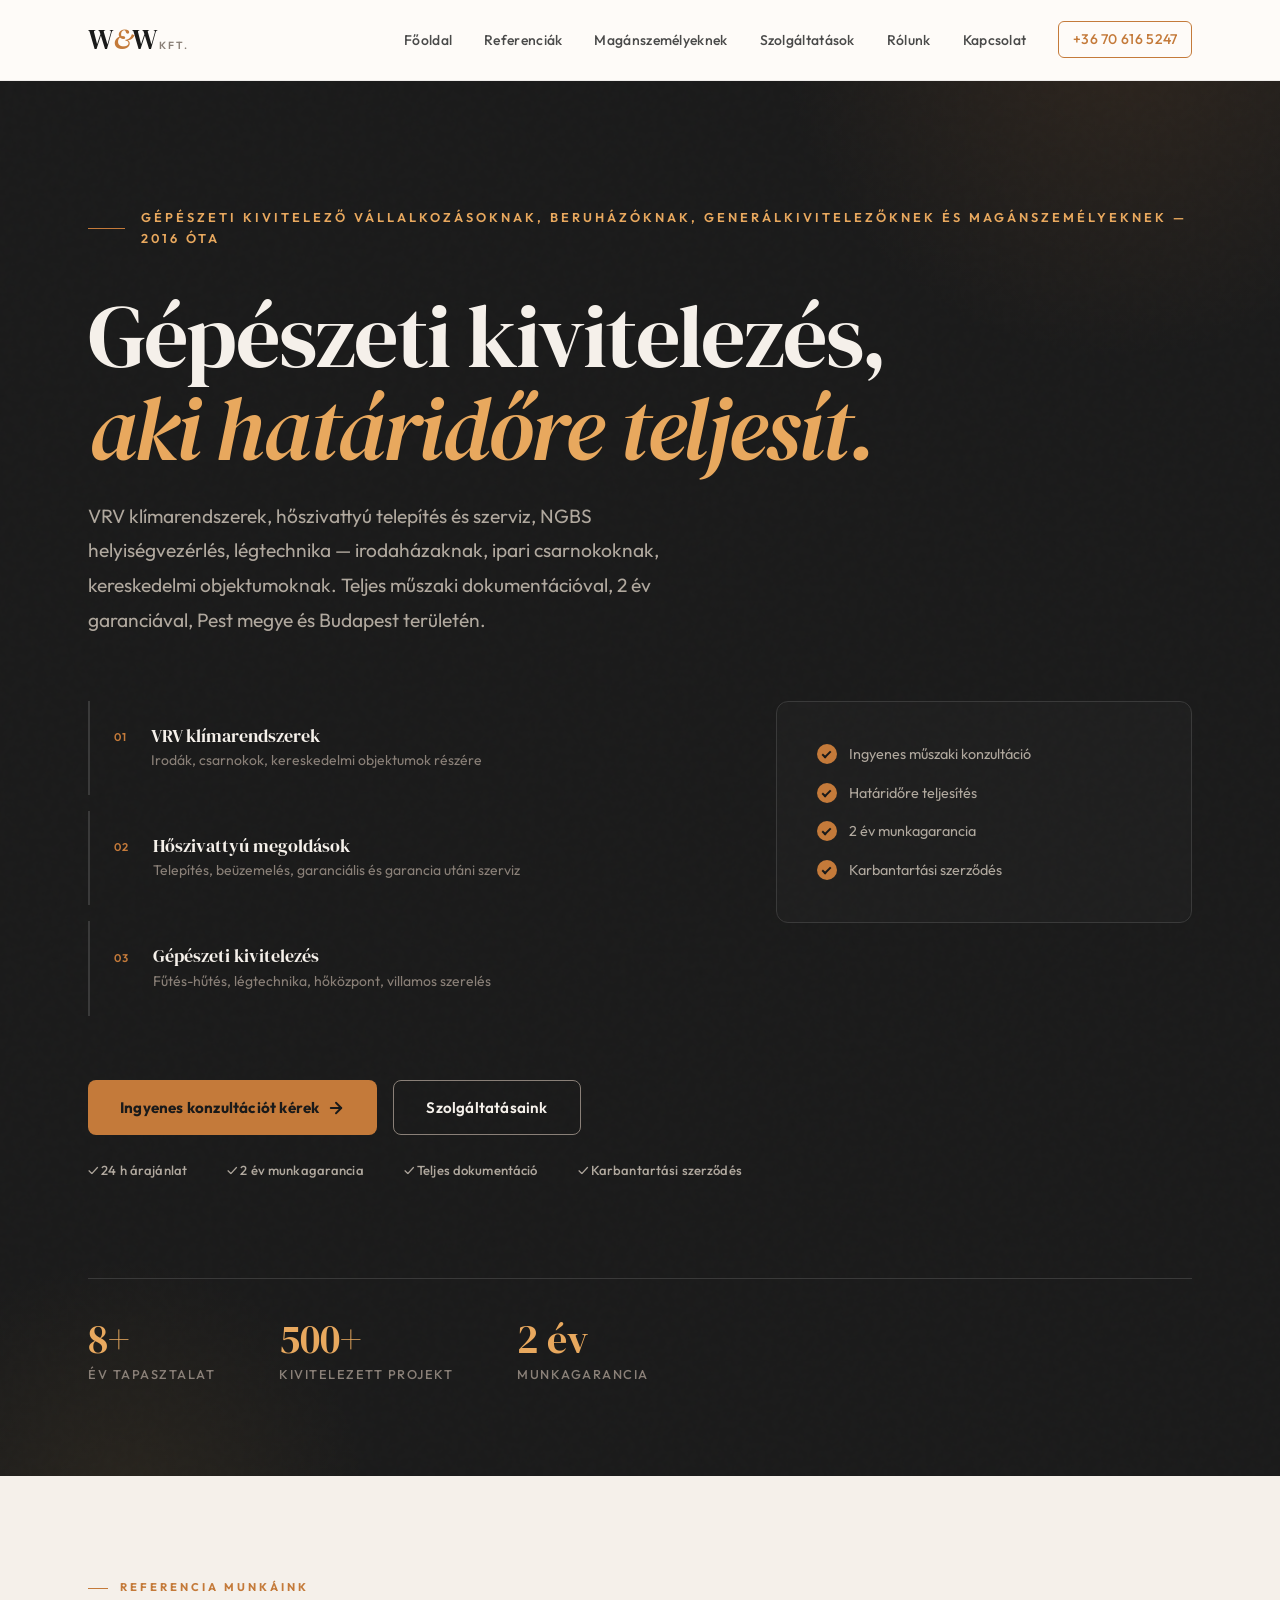
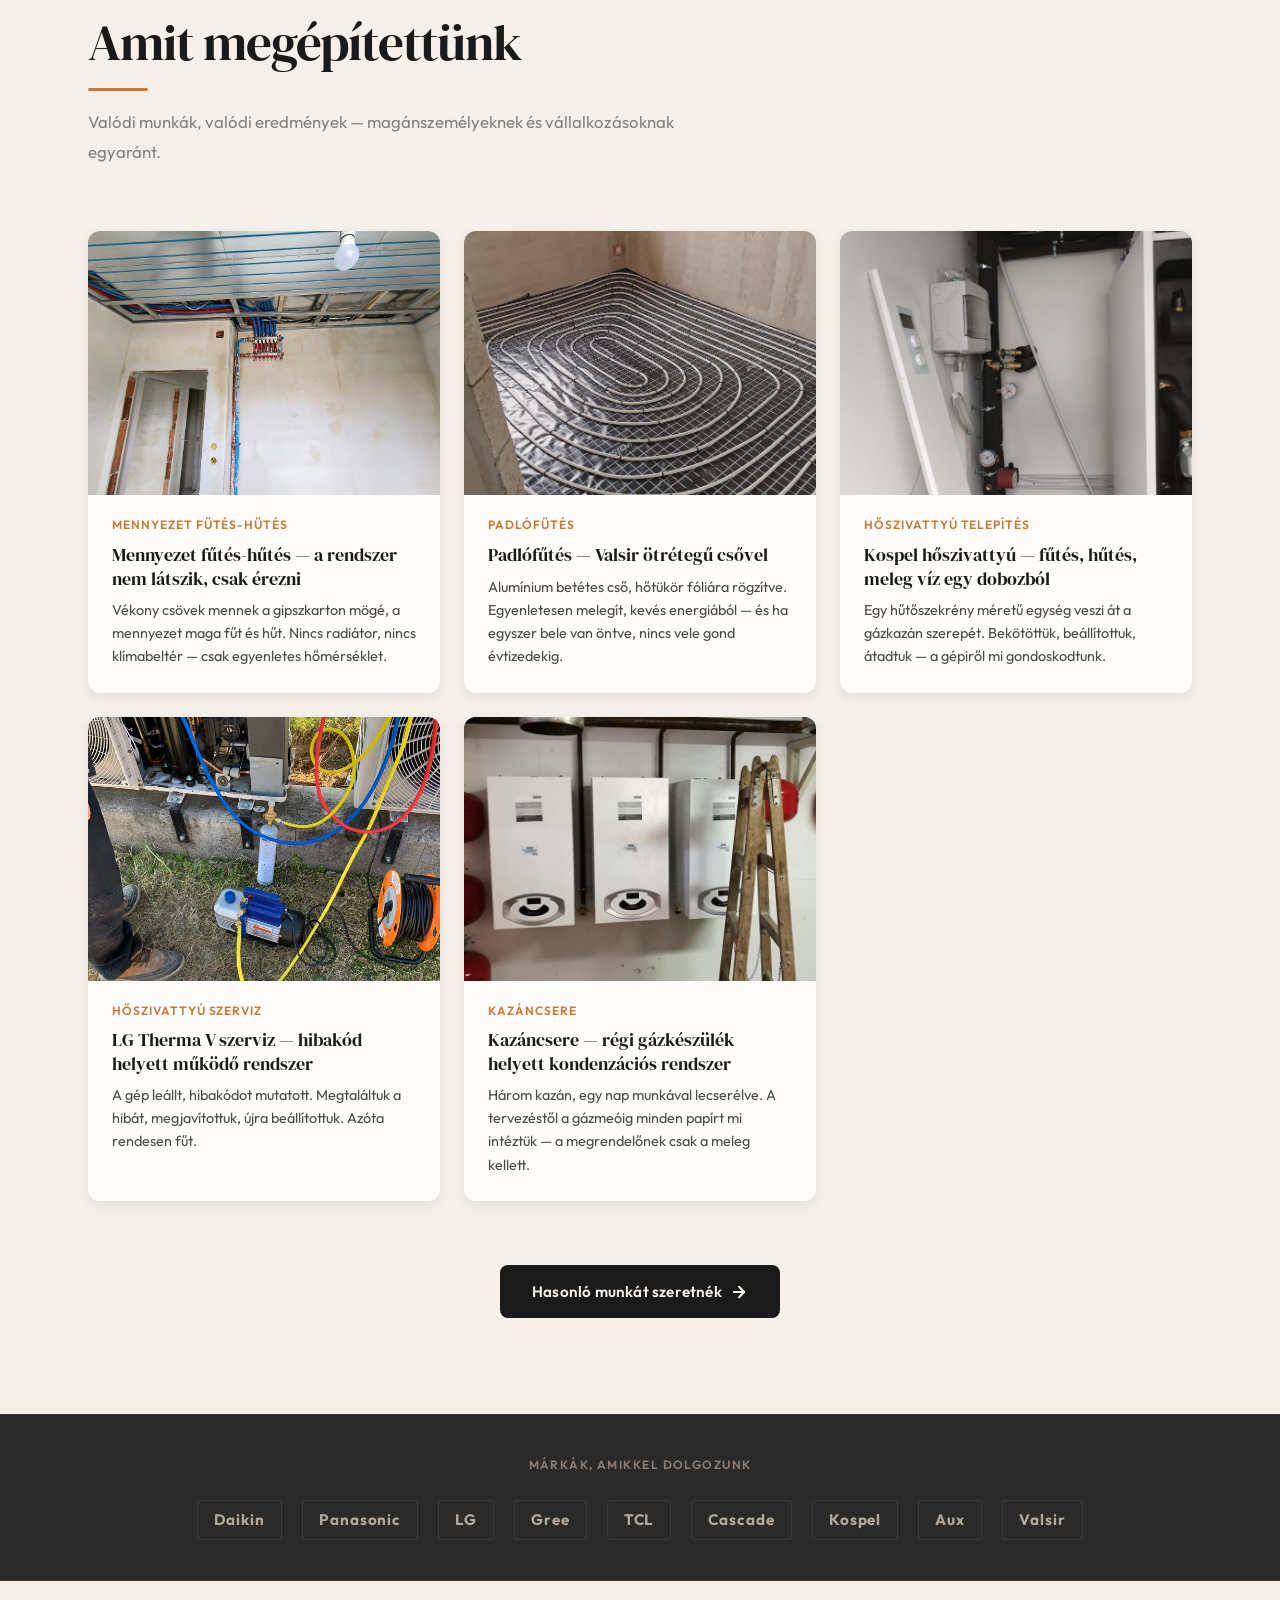
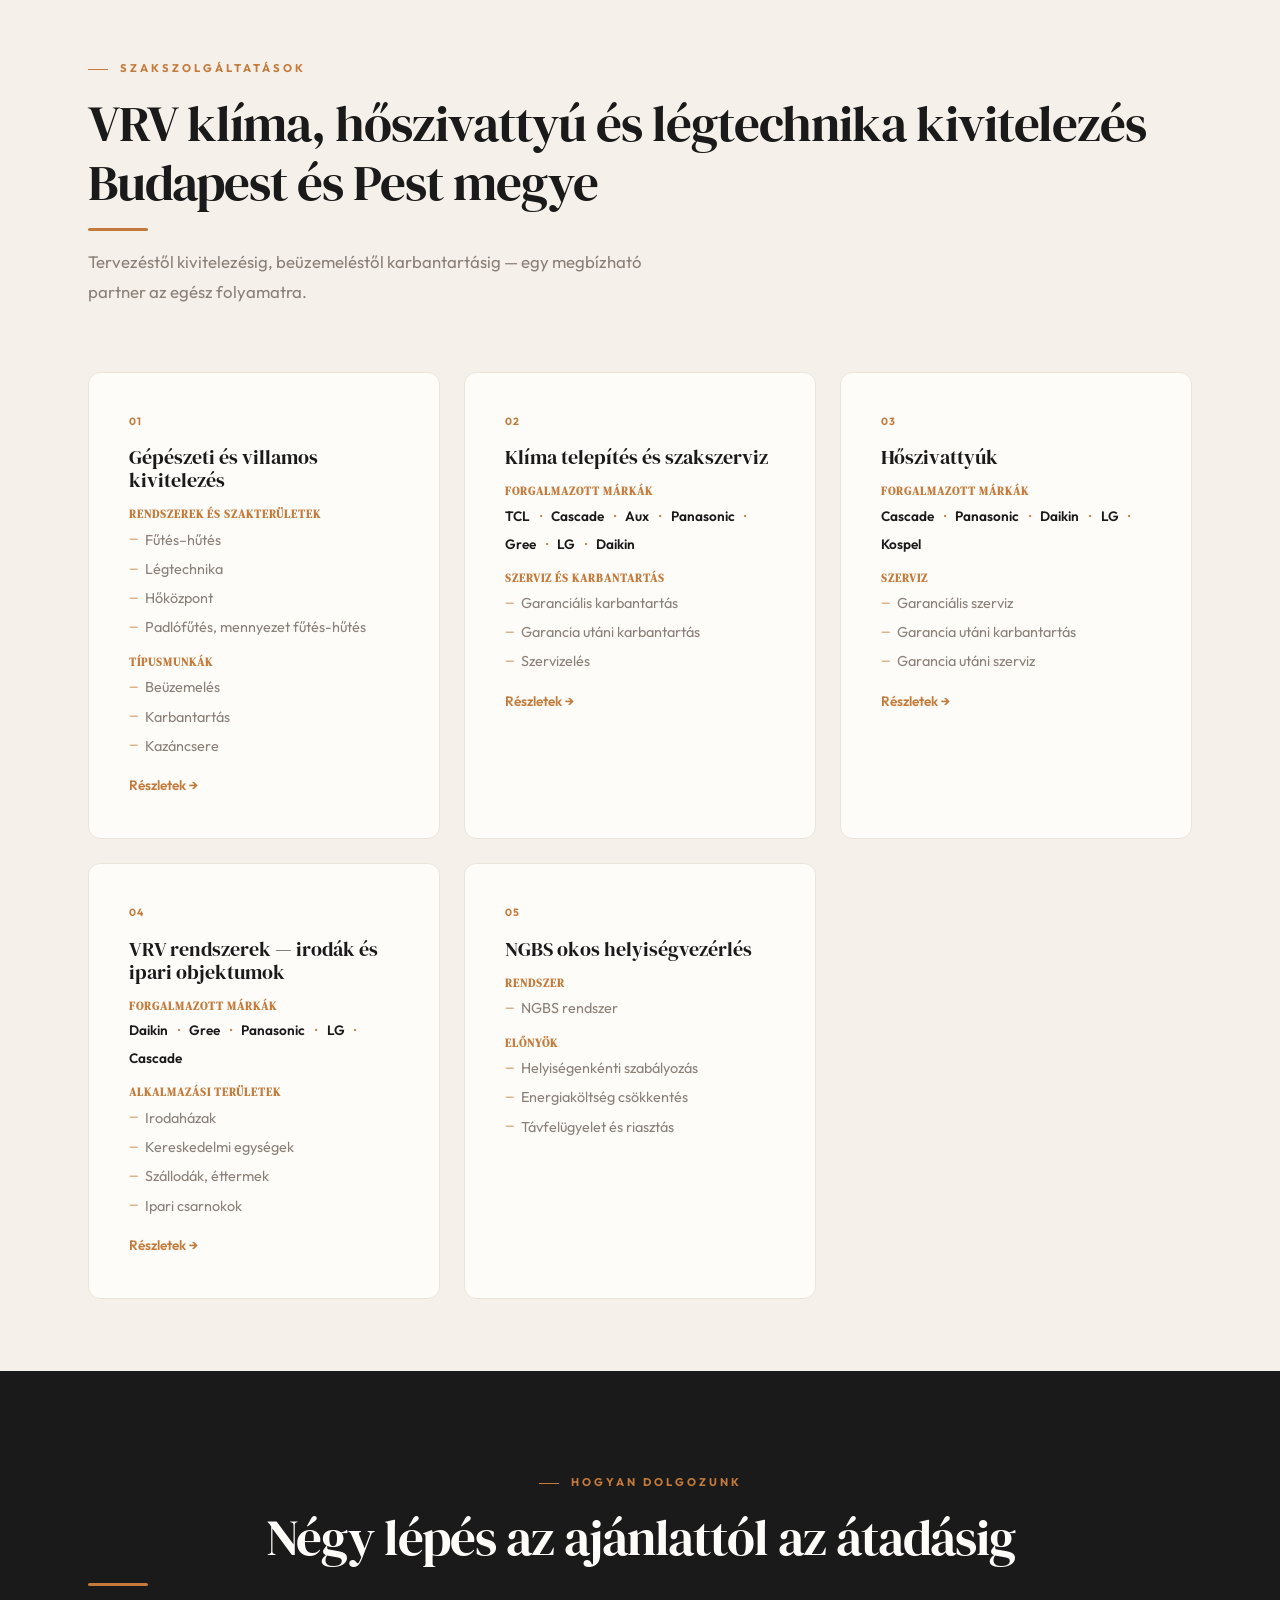
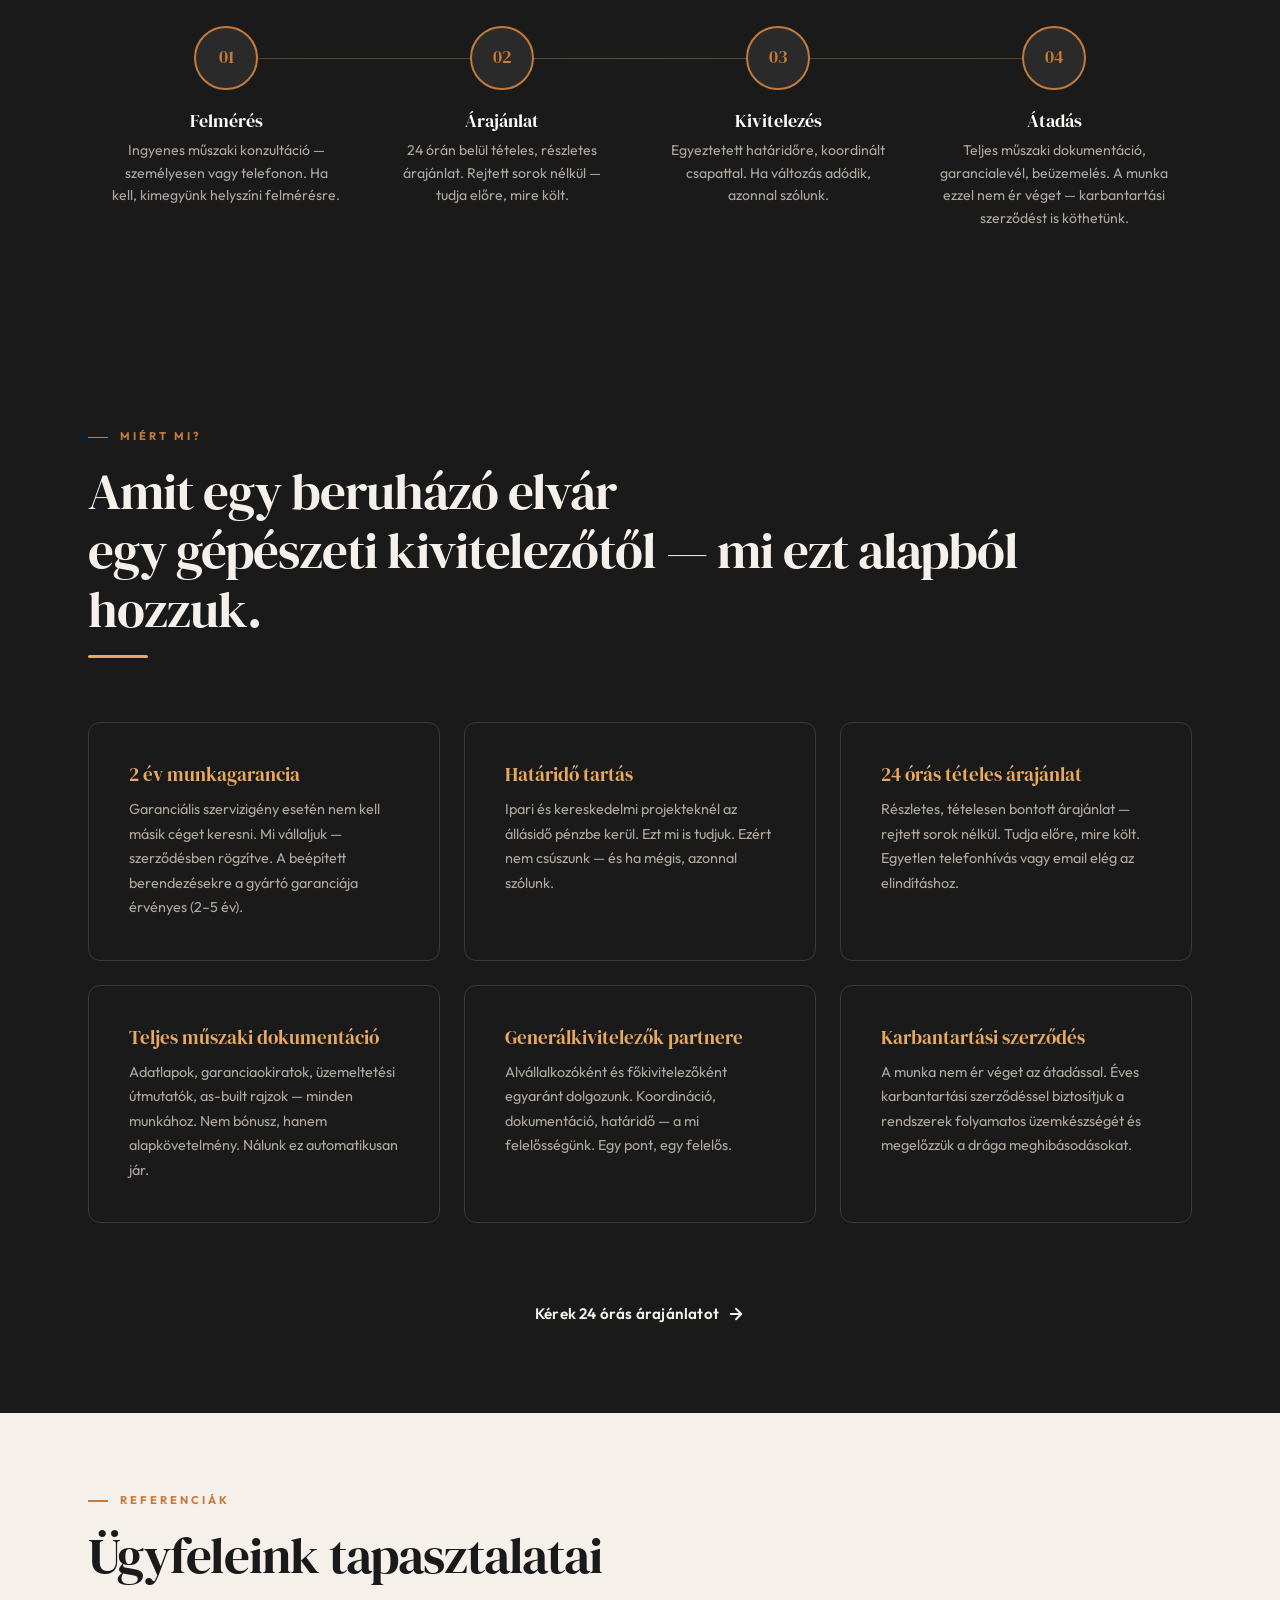
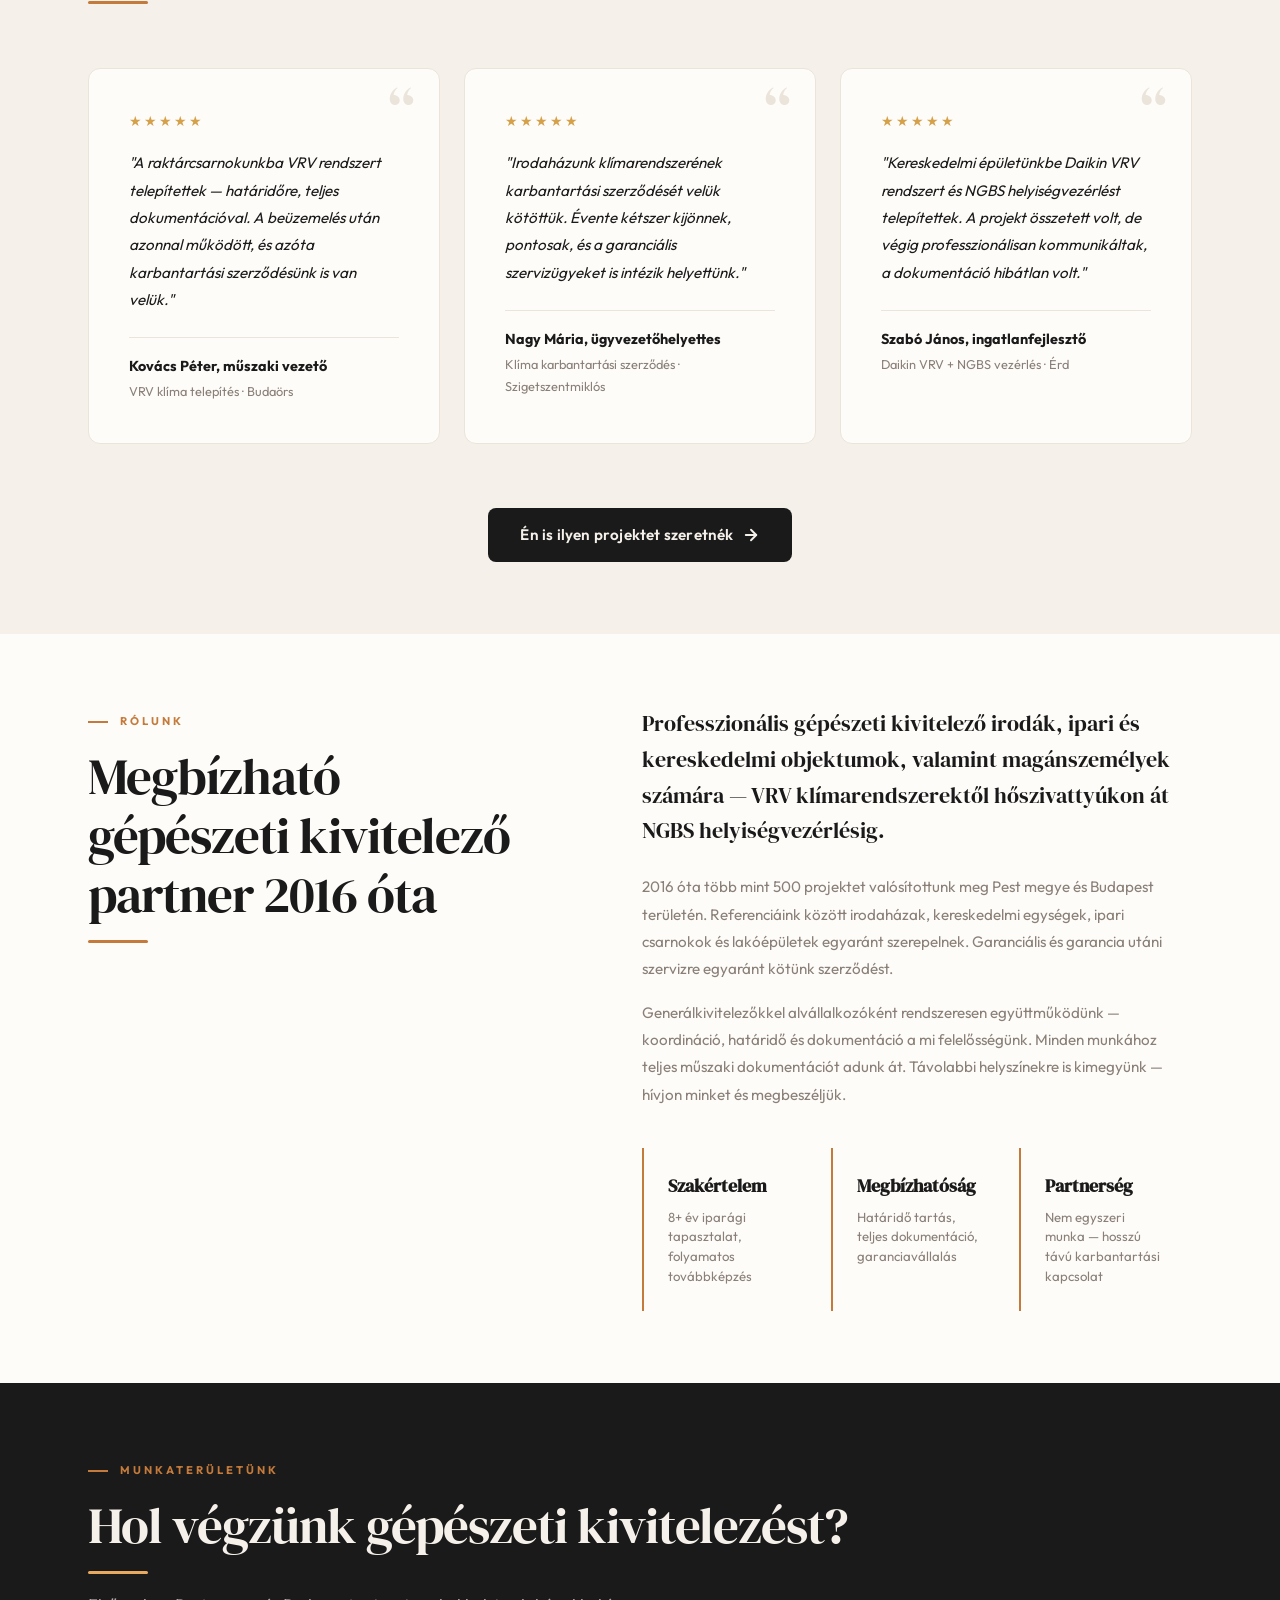
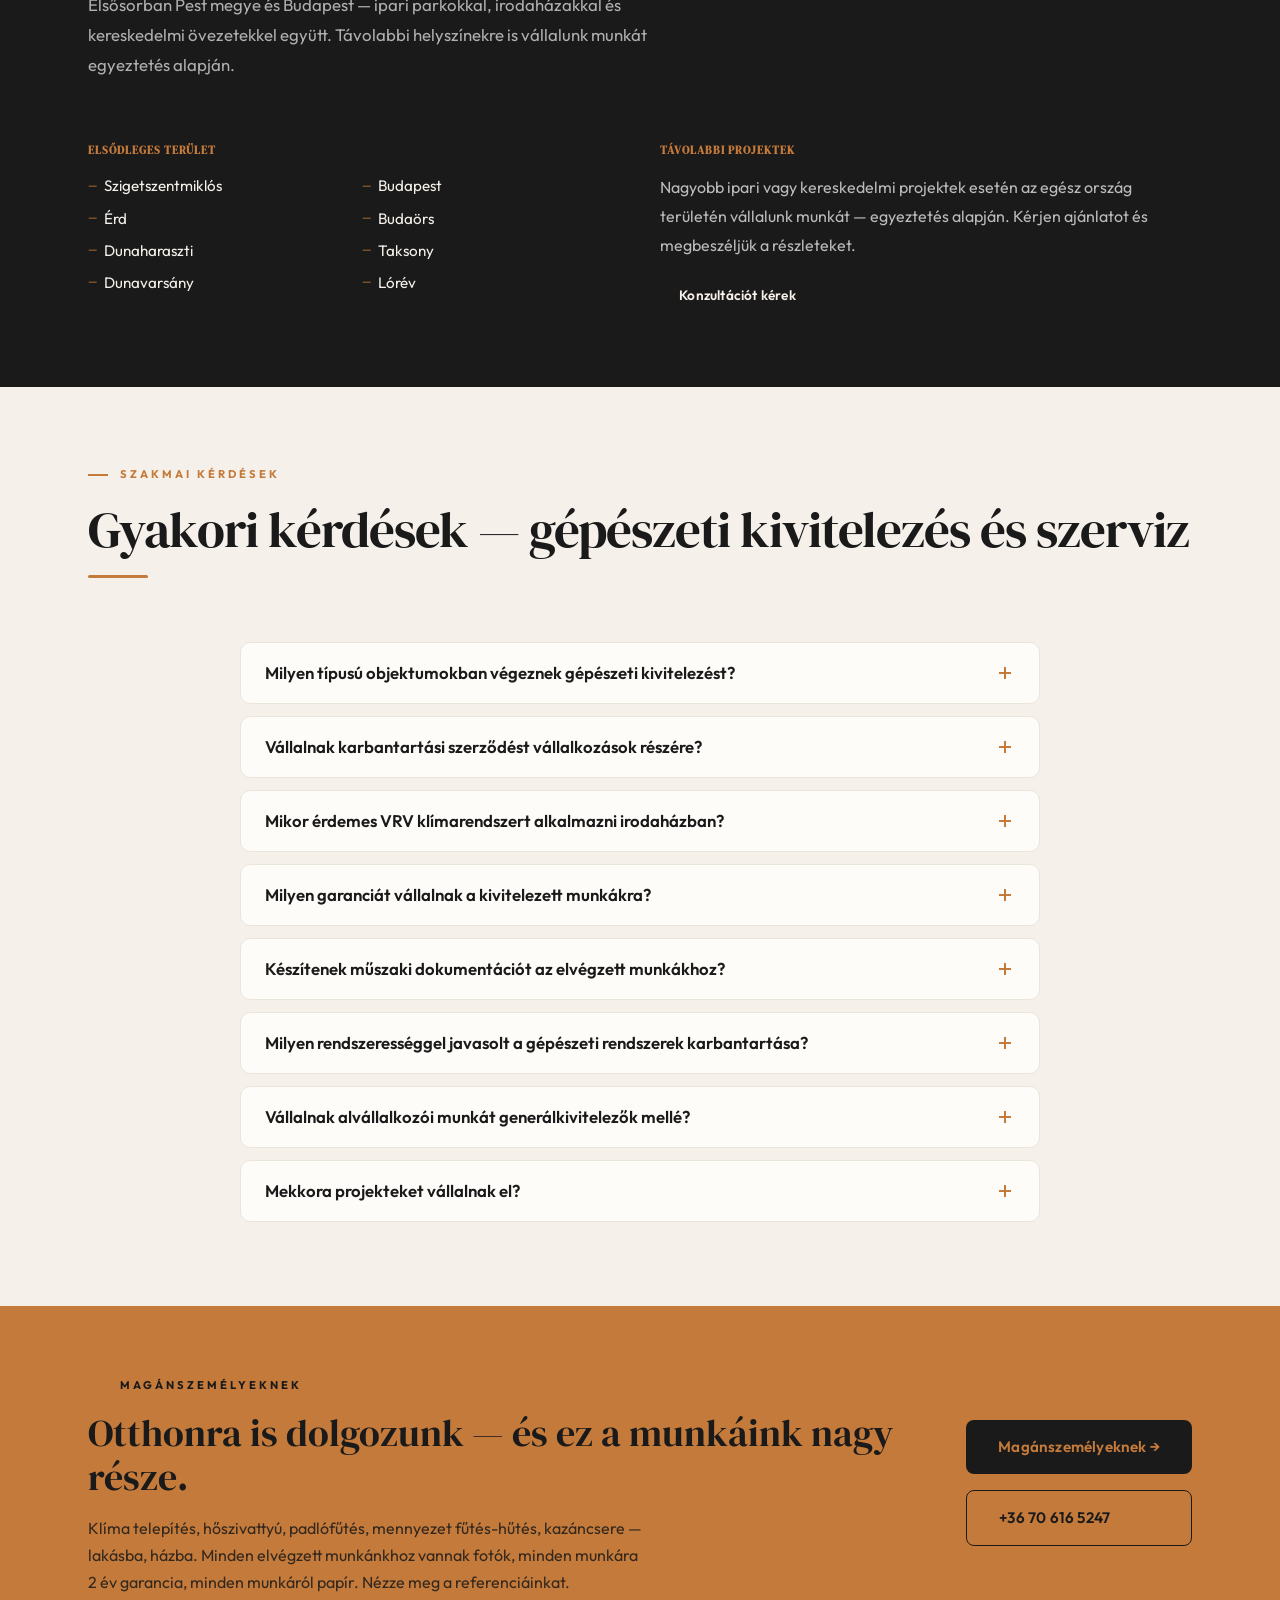
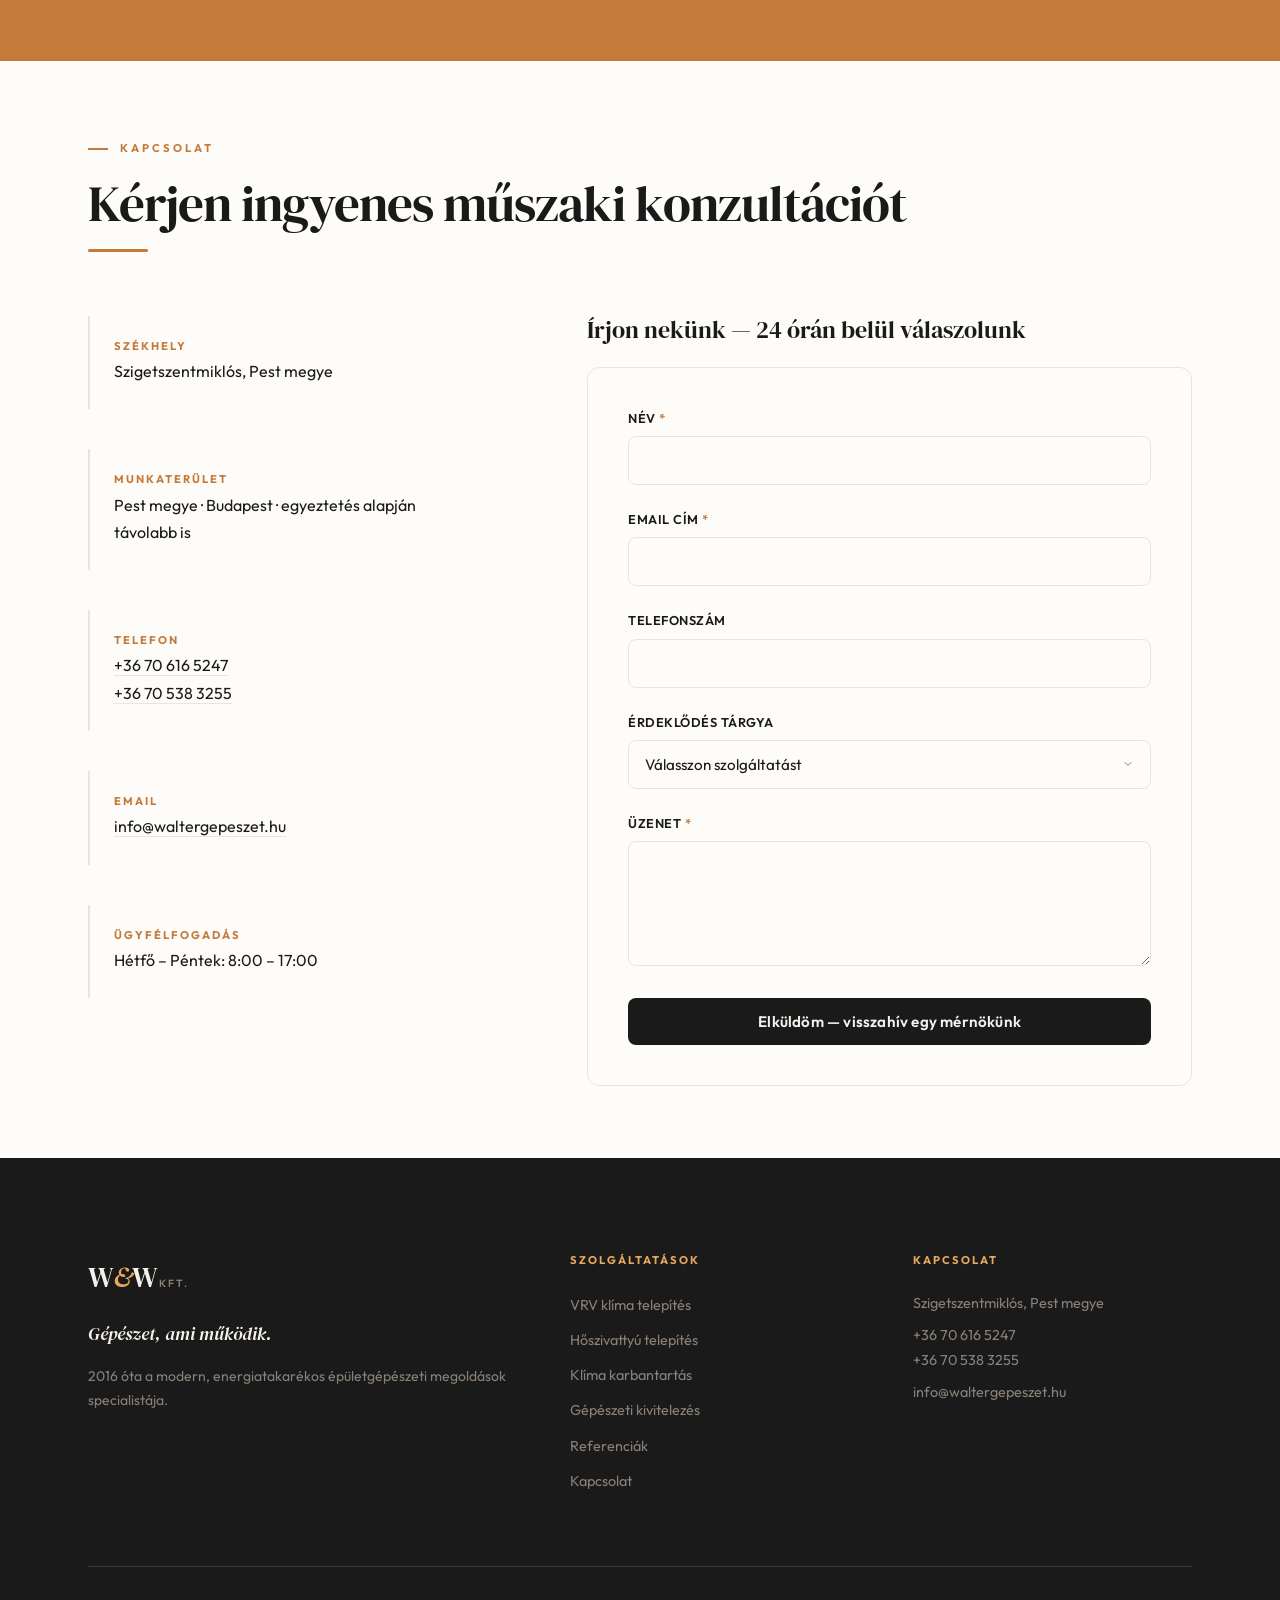
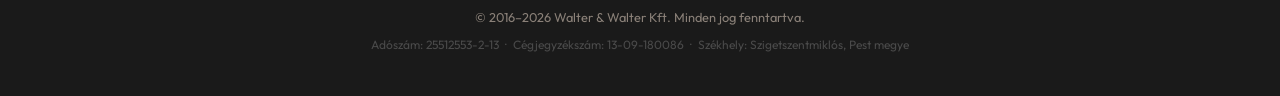
==== commit 41035380: "Favicon: W&W / Kft. logo design, SVG primary with PNG fallback Co-Authored-By: Claude Sonnet 4.6 <no" ====
--- a/index.html
+++ b/index.html
@@ -12,7 +12,7 @@
 
     <!-- Favicon -->
     <link rel="icon" type="image/svg+xml" href="favicon.svg">
-    <link rel="alternate icon" href="favicon.svg">
+    <link rel="icon" type="image/png" href="favicon.png">
 
     <!-- Open Graph -->
     <meta property="og:title" content="Gépészeti Kivitelező Budapest | VRV Klíma, Hőszivattyú | Walter & Walter Kft.">
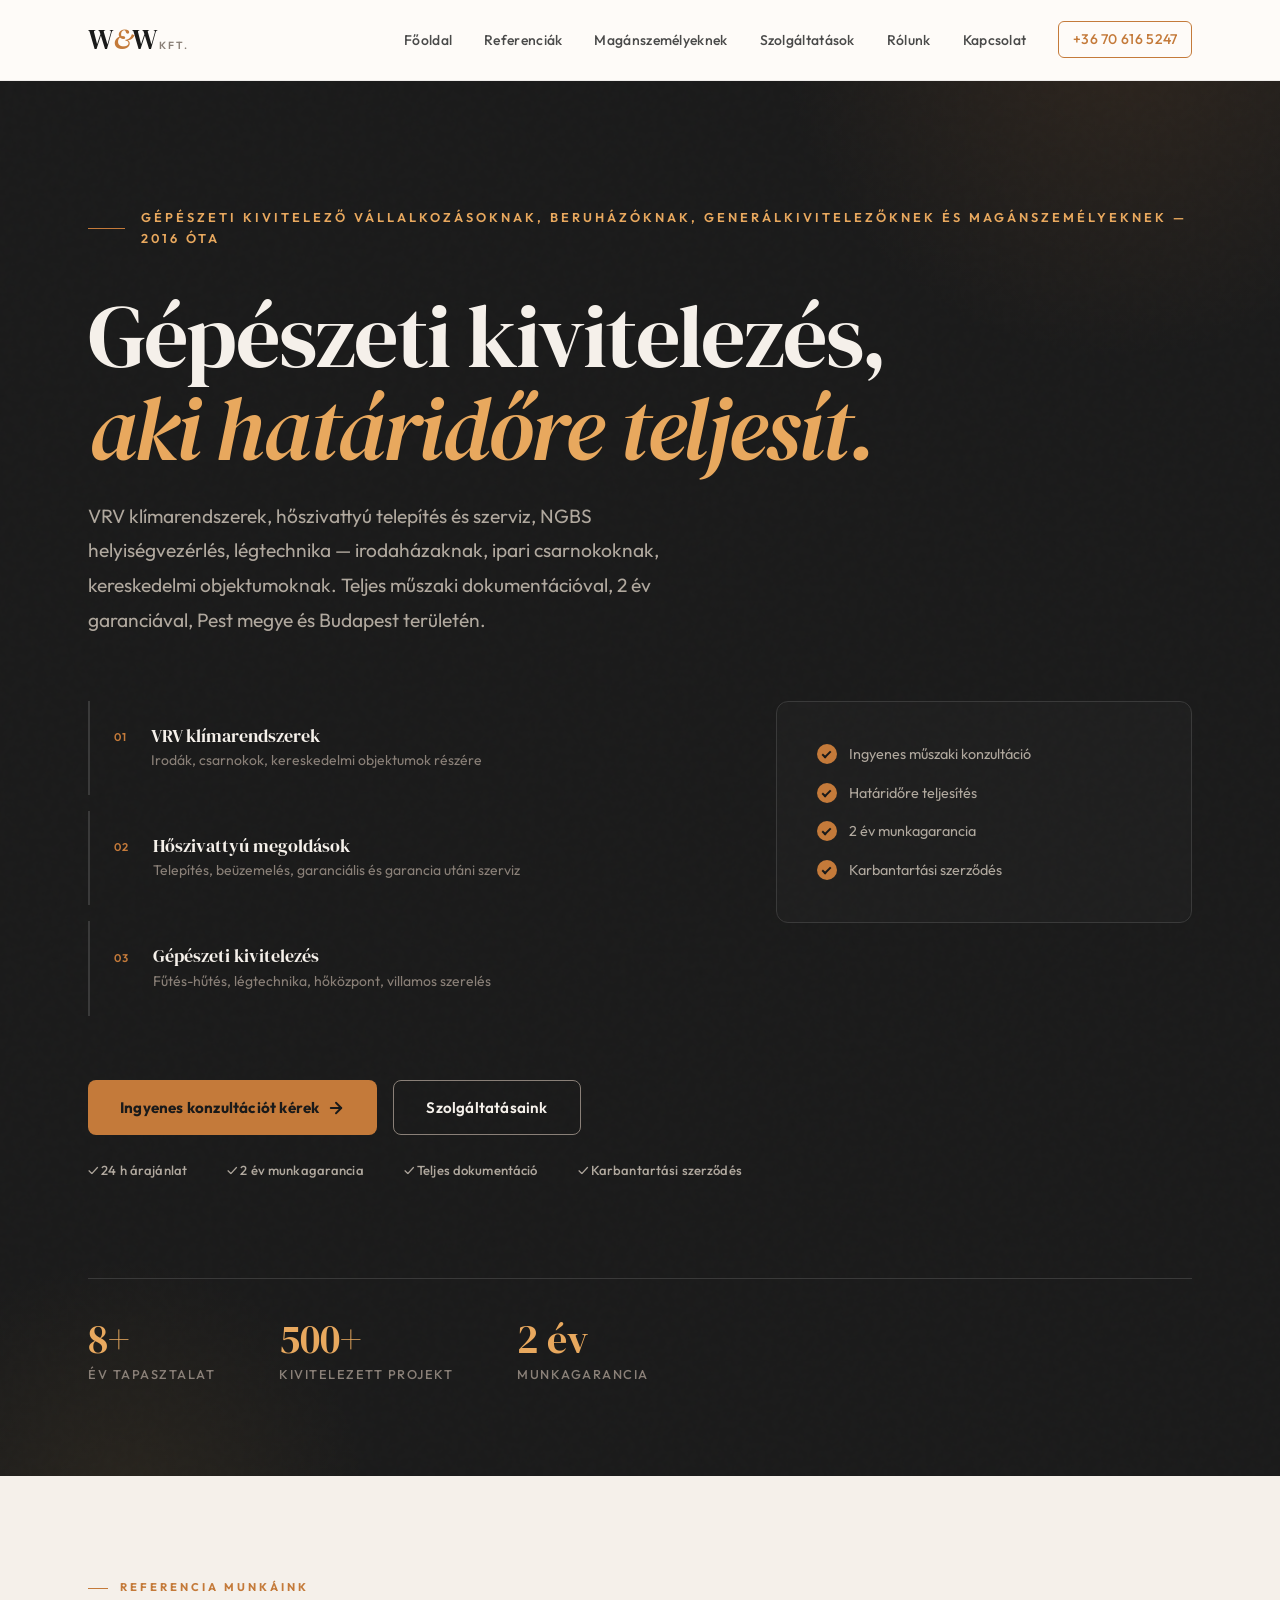
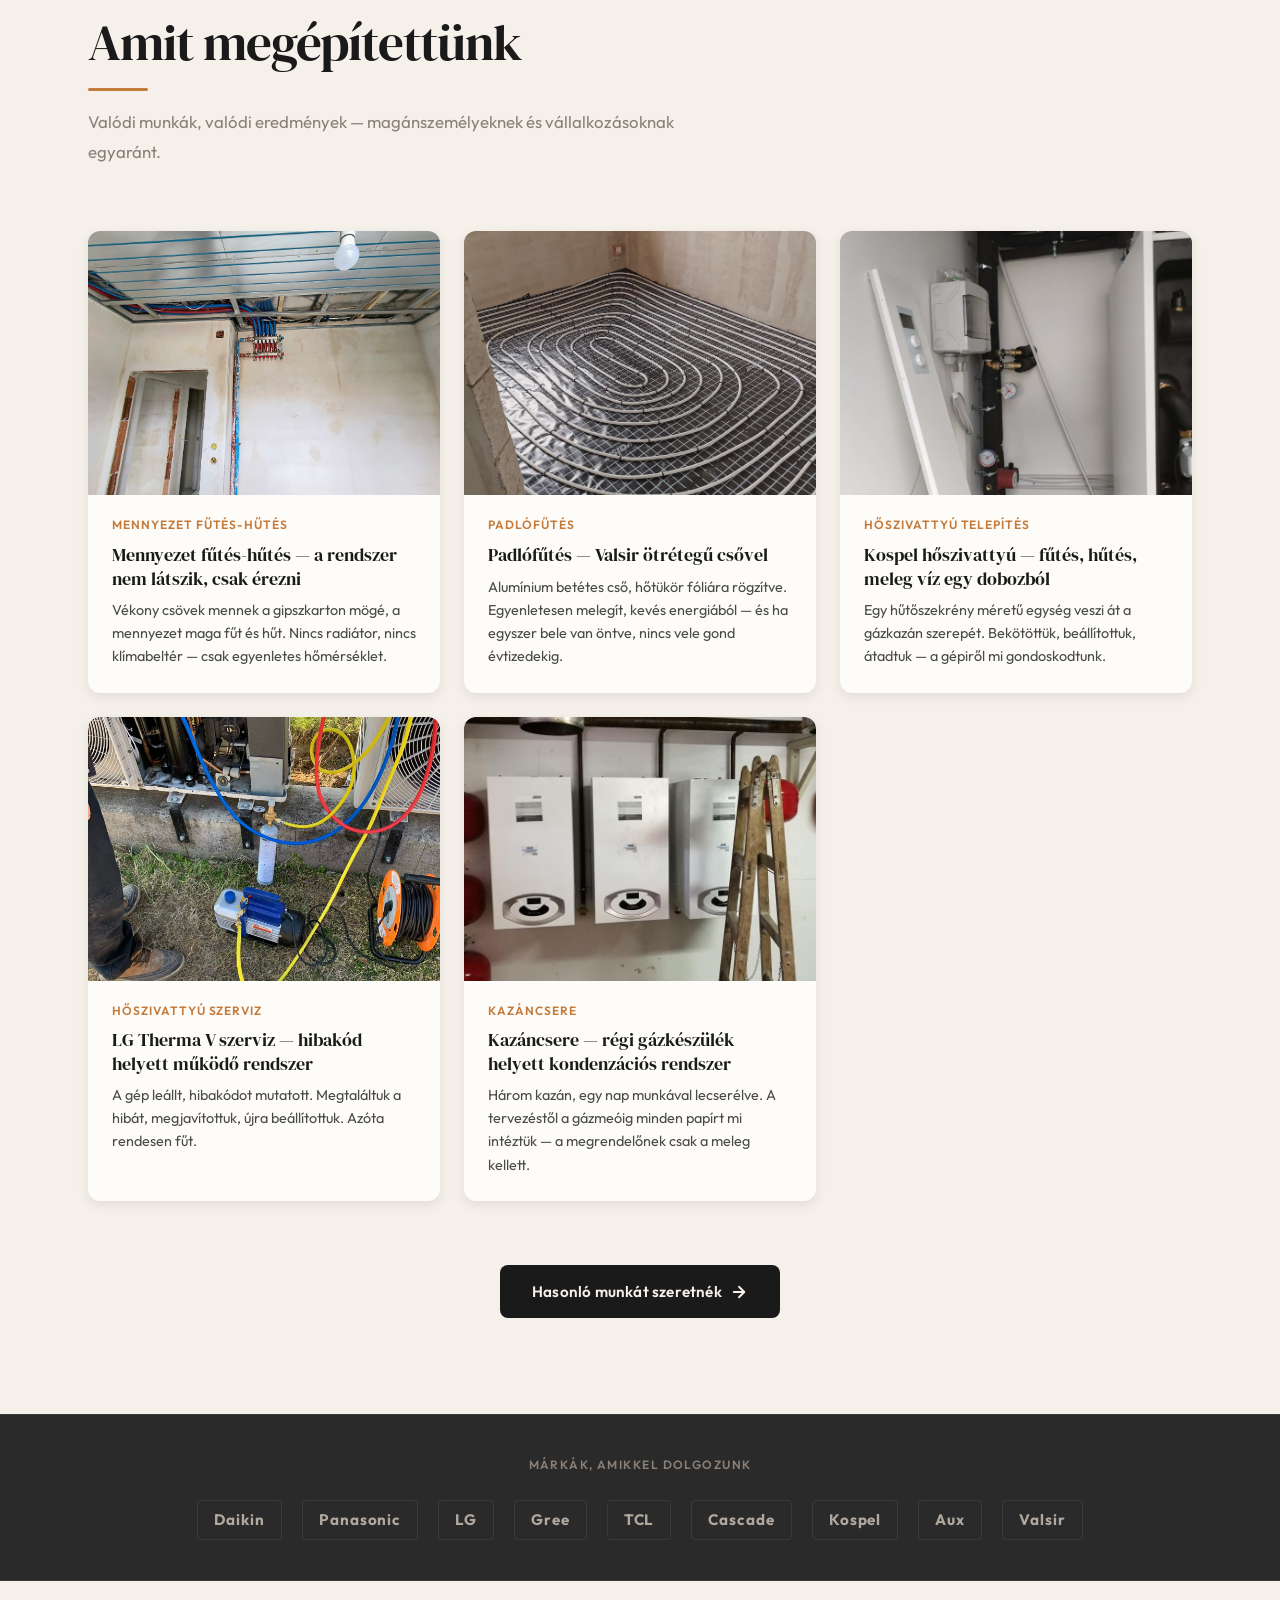
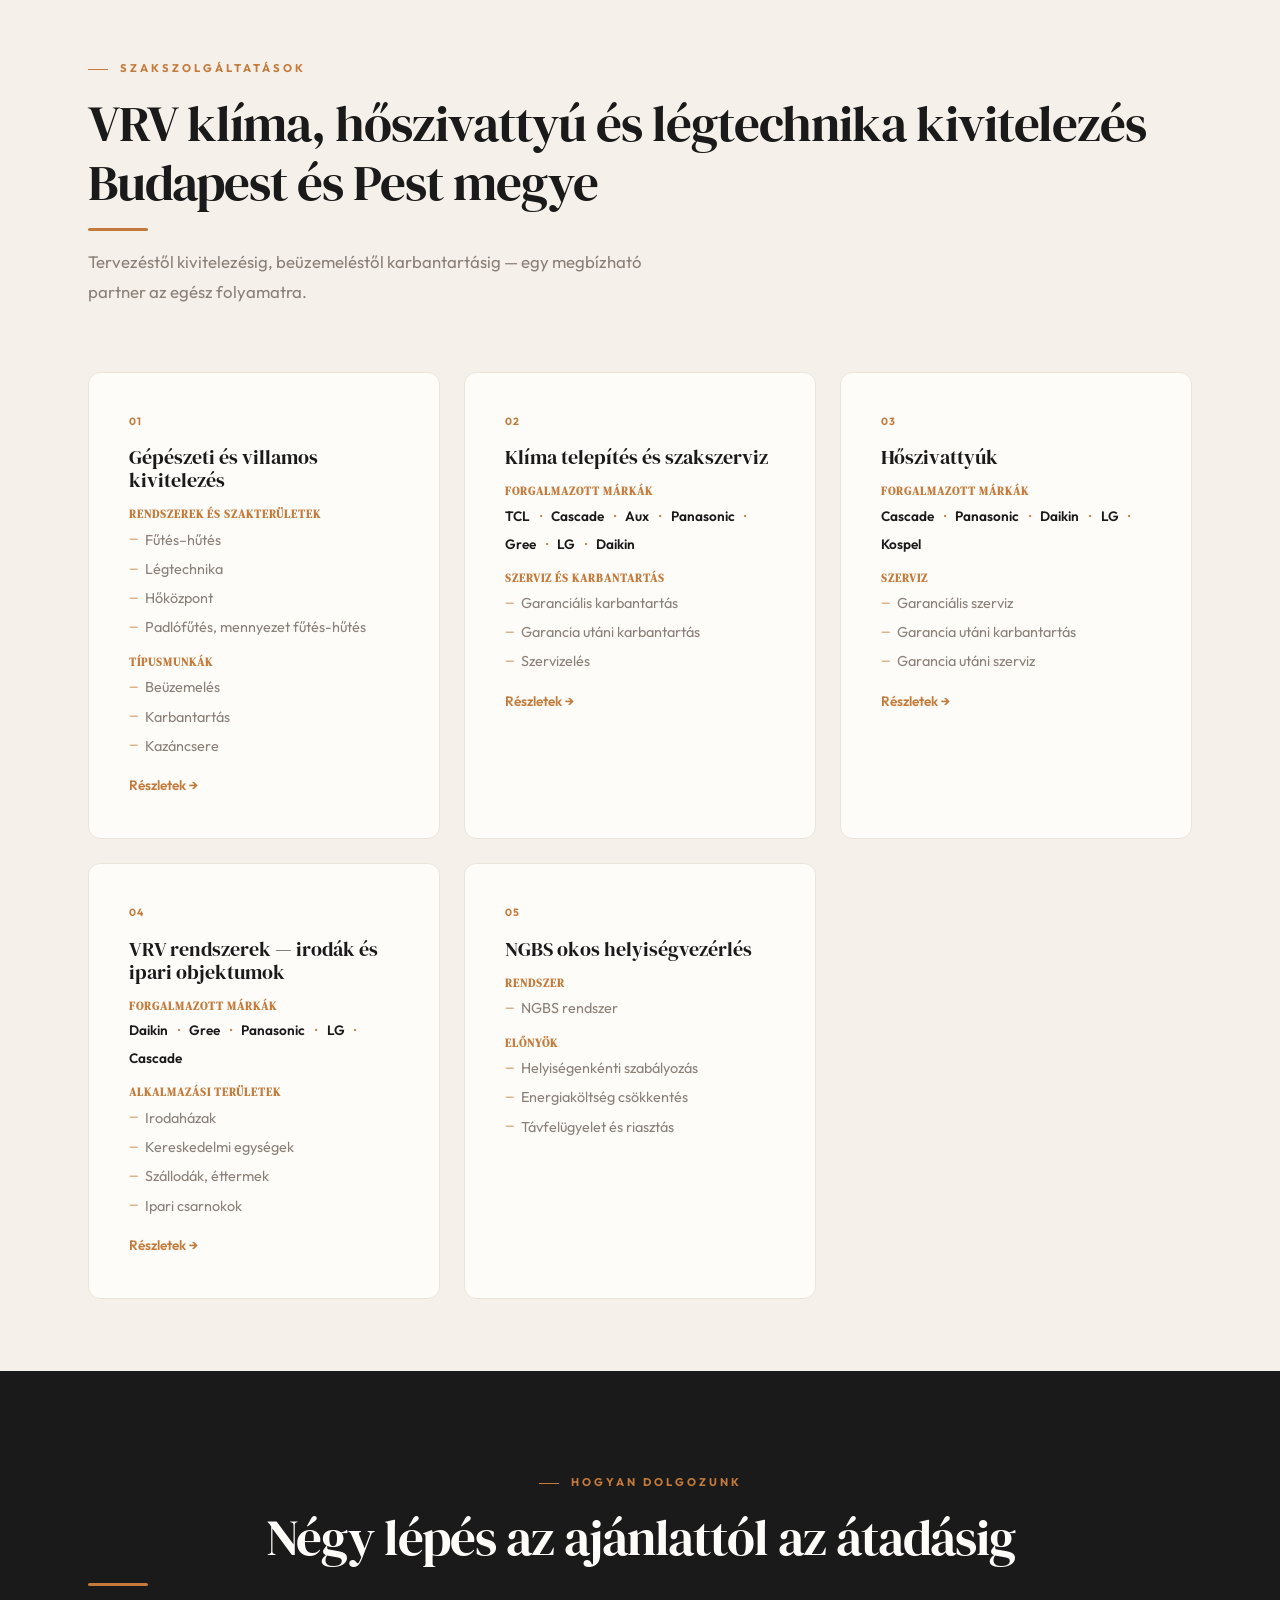
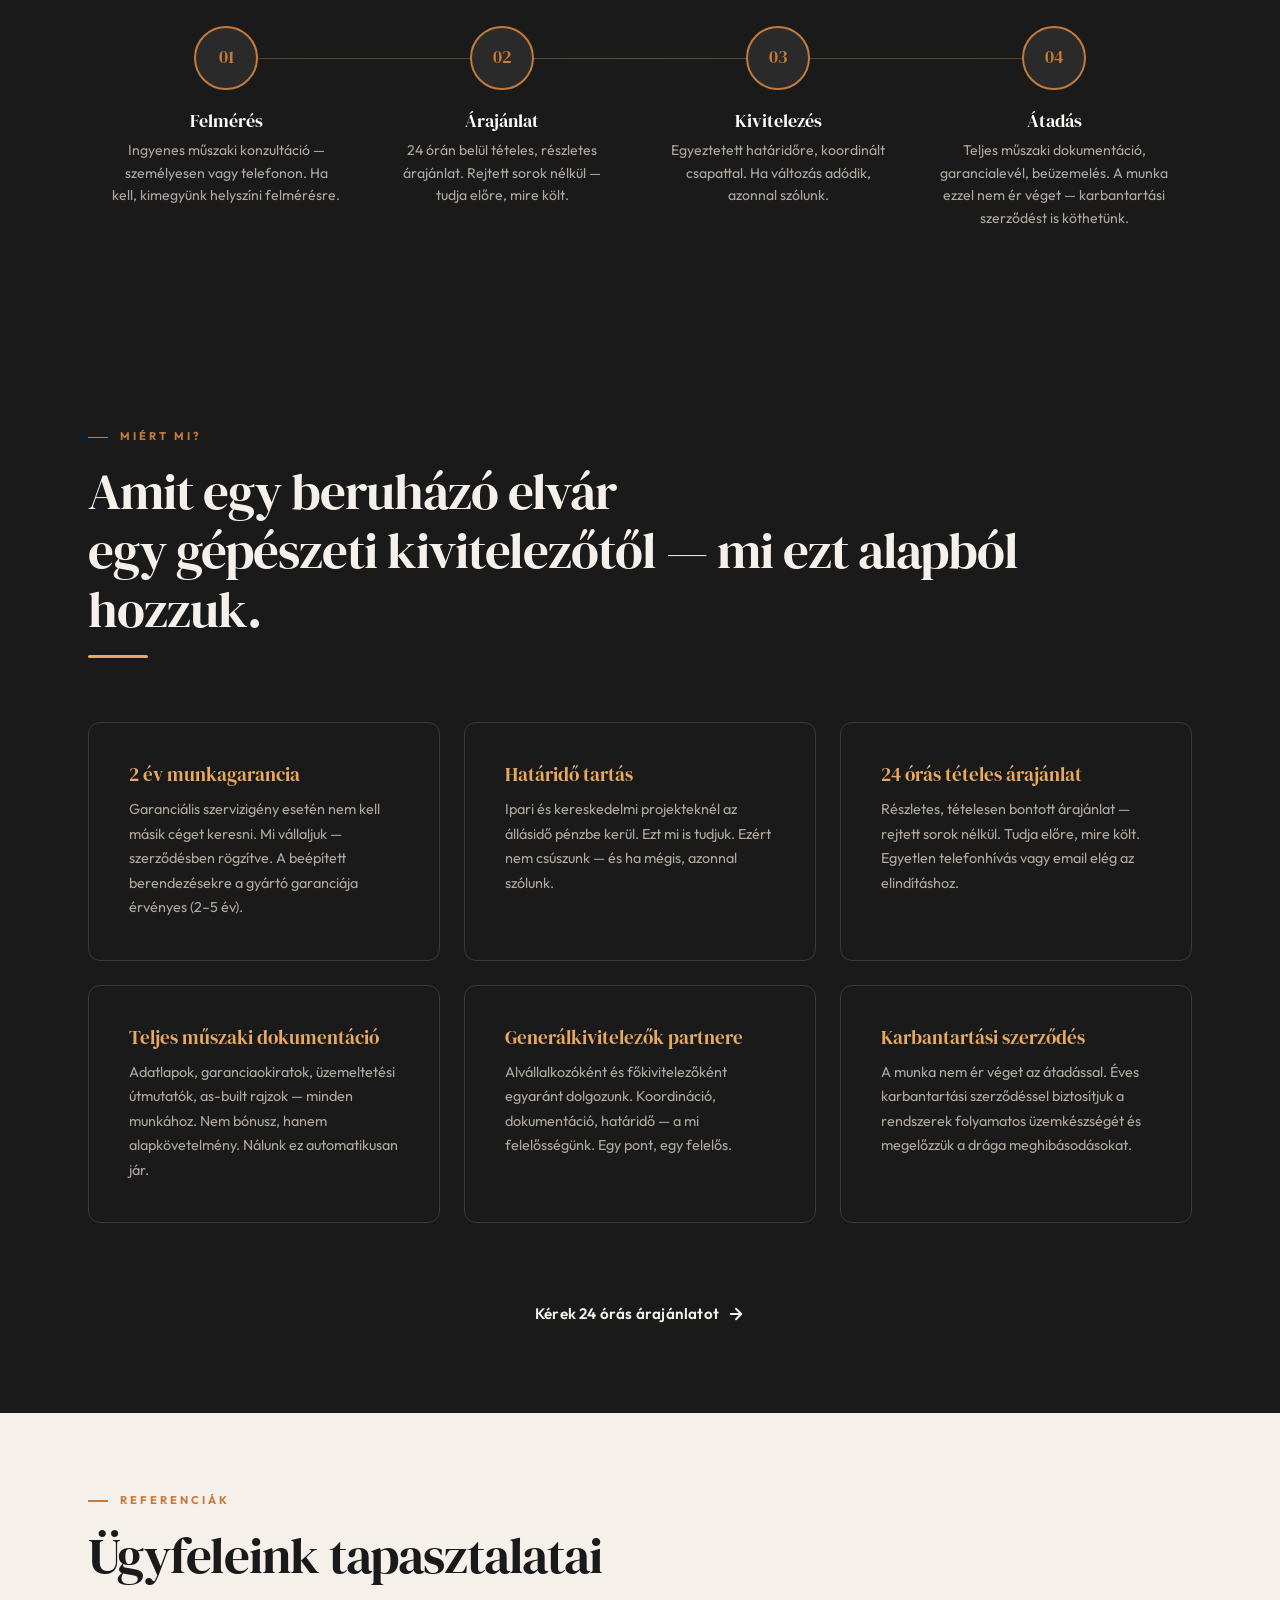
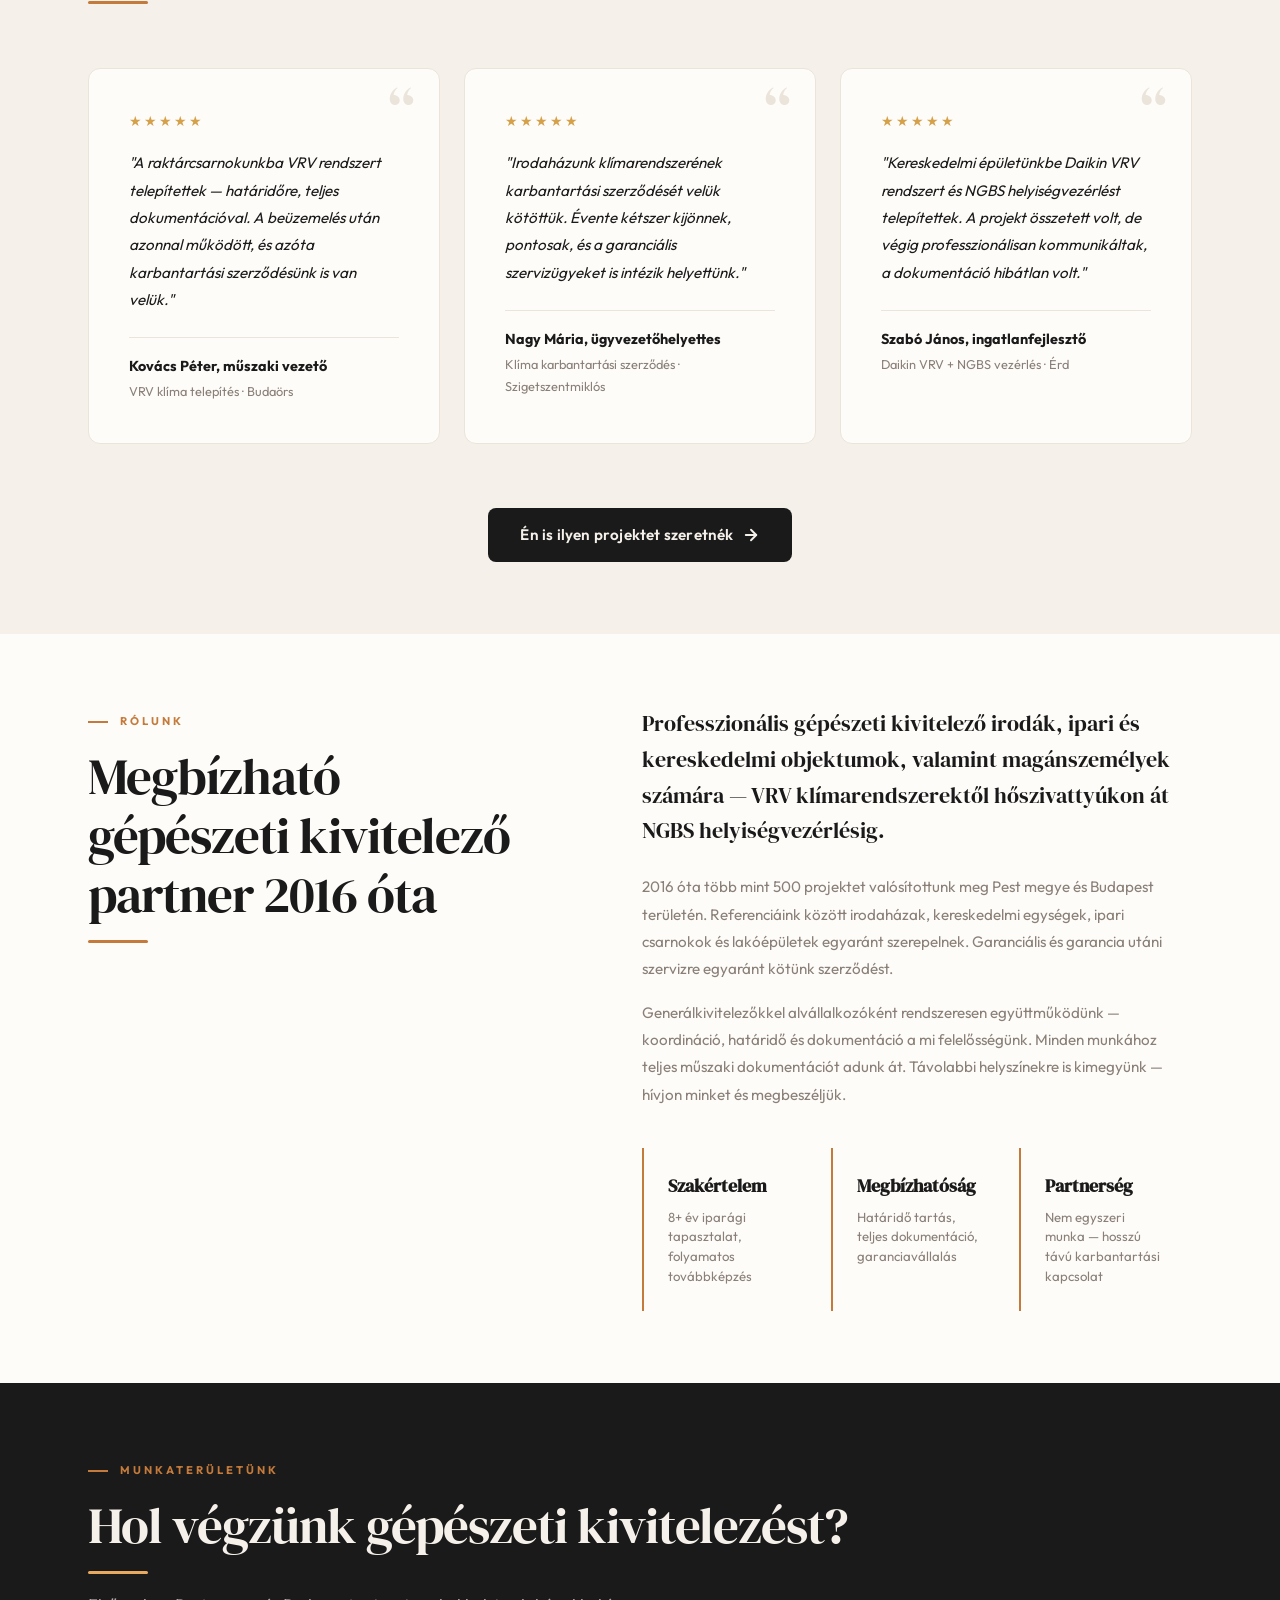
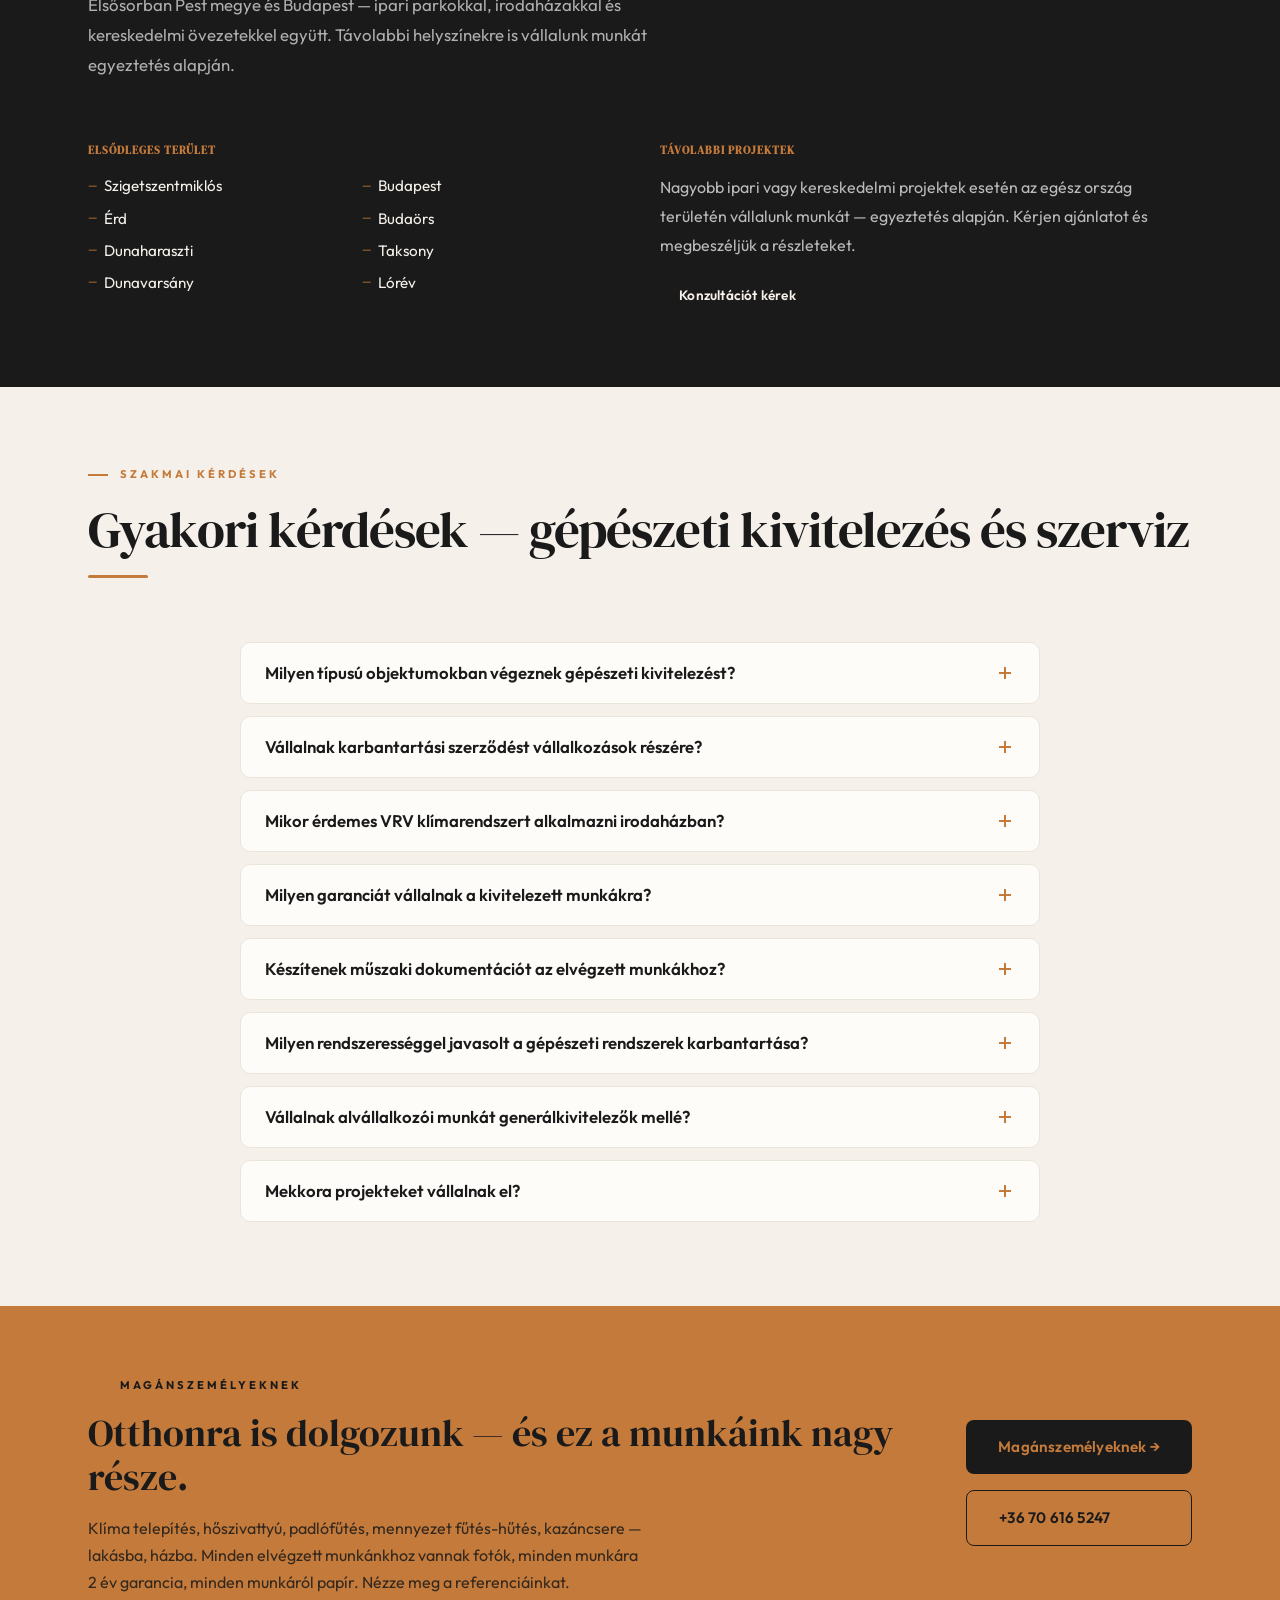
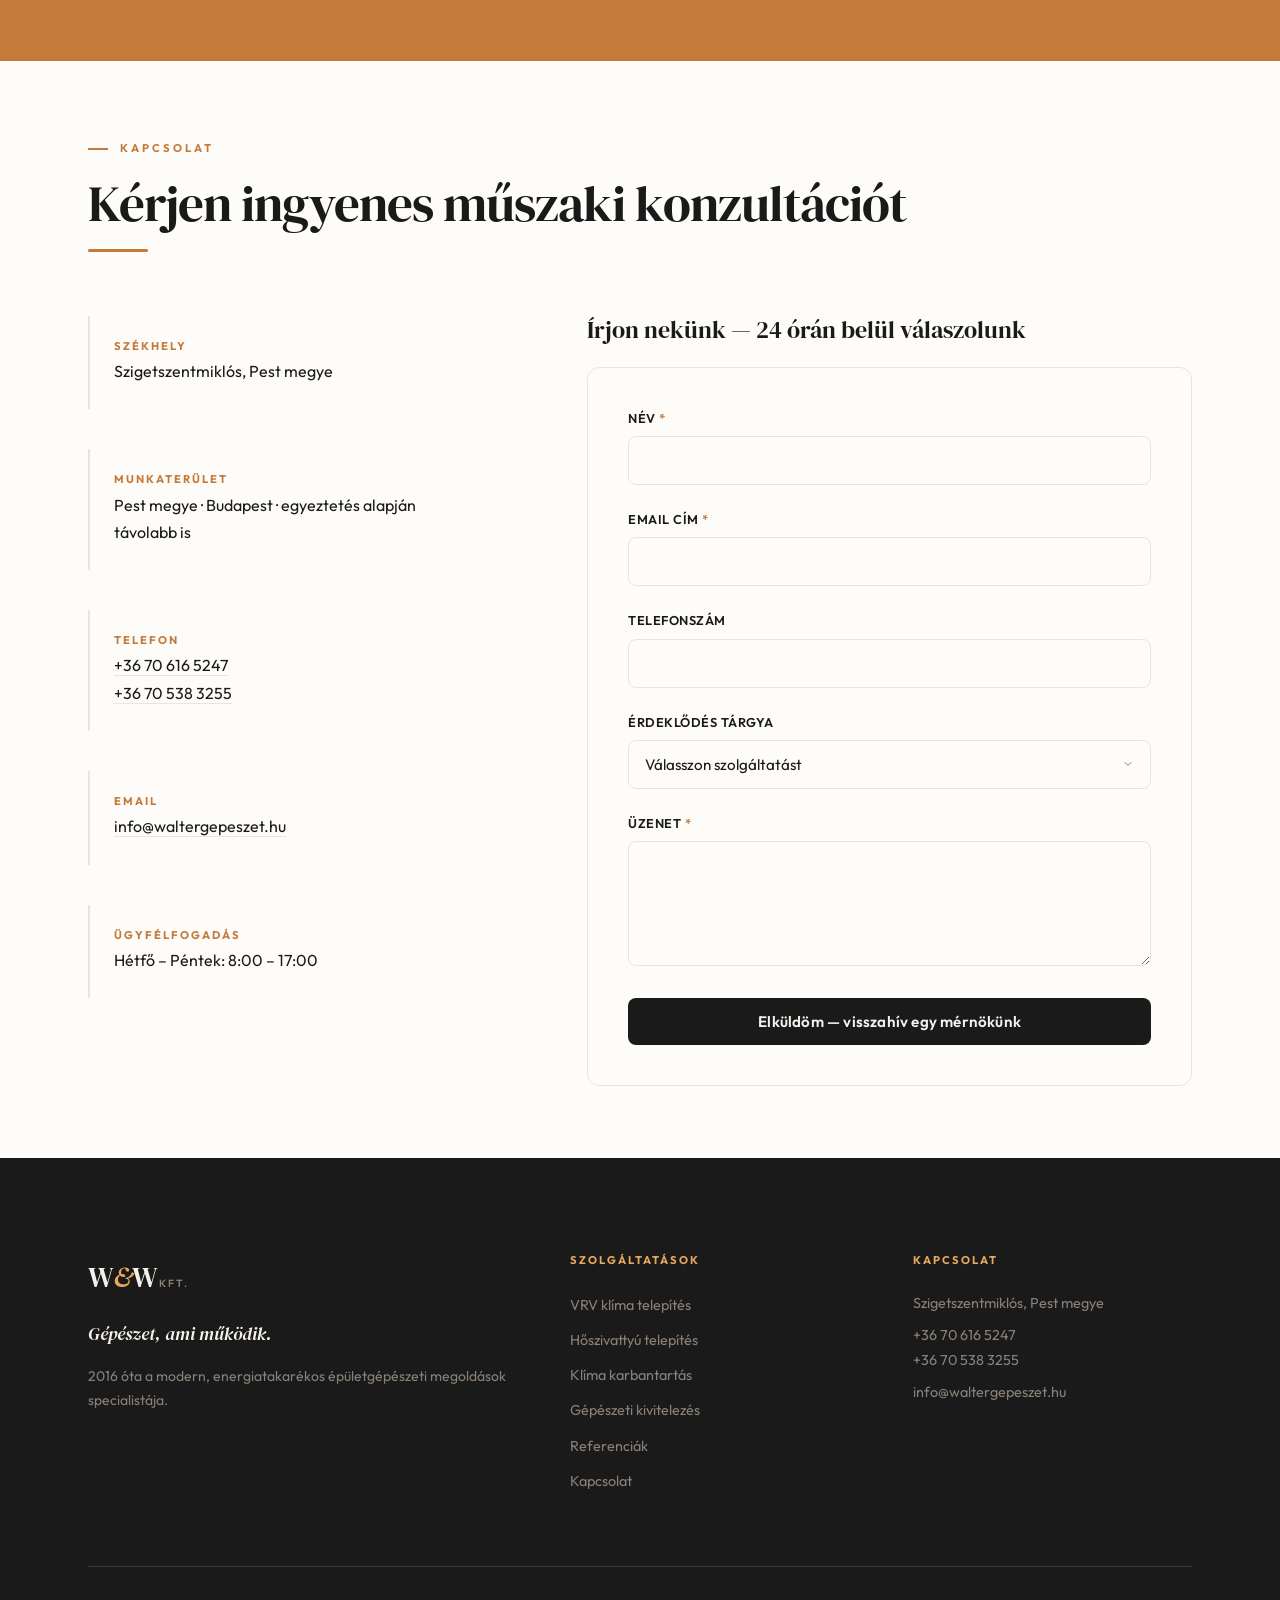
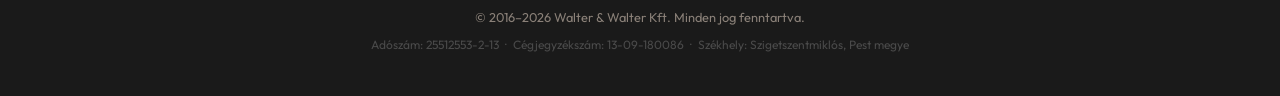
==== commit e49e1191: "Favicon cache bust: rename to favicon2.svg Co-Authored-By: Claude Sonnet 4.6 <noreply@anthropic.com>" ====
--- a/index.html
+++ b/index.html
@@ -11,7 +11,7 @@
     <link rel="canonical" href="https://waltergepeszet.hu/">
 
     <!-- Favicon -->
-    <link rel="icon" type="image/svg+xml" href="favicon.svg">
+    <link rel="icon" type="image/svg+xml" href="favicon2.svg">
     <link rel="icon" type="image/png" href="favicon.png">
 
     <!-- Open Graph -->
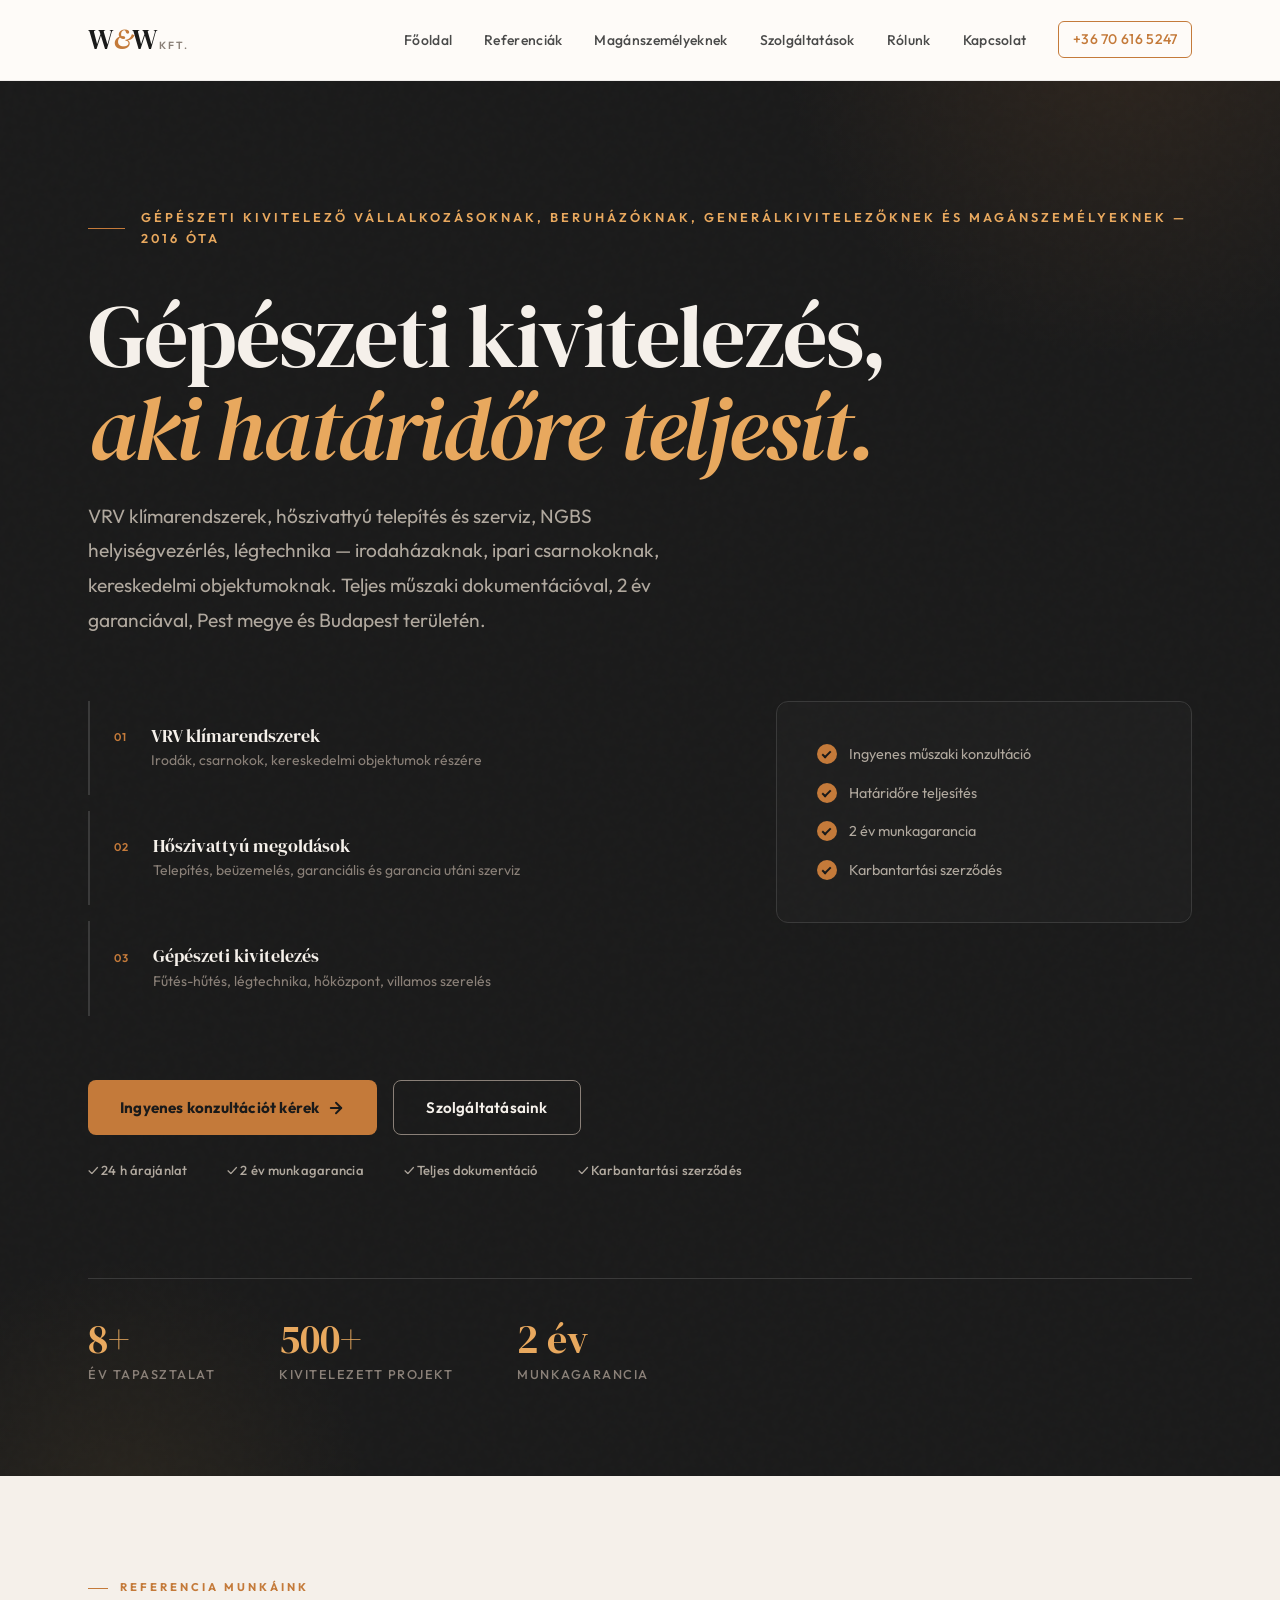
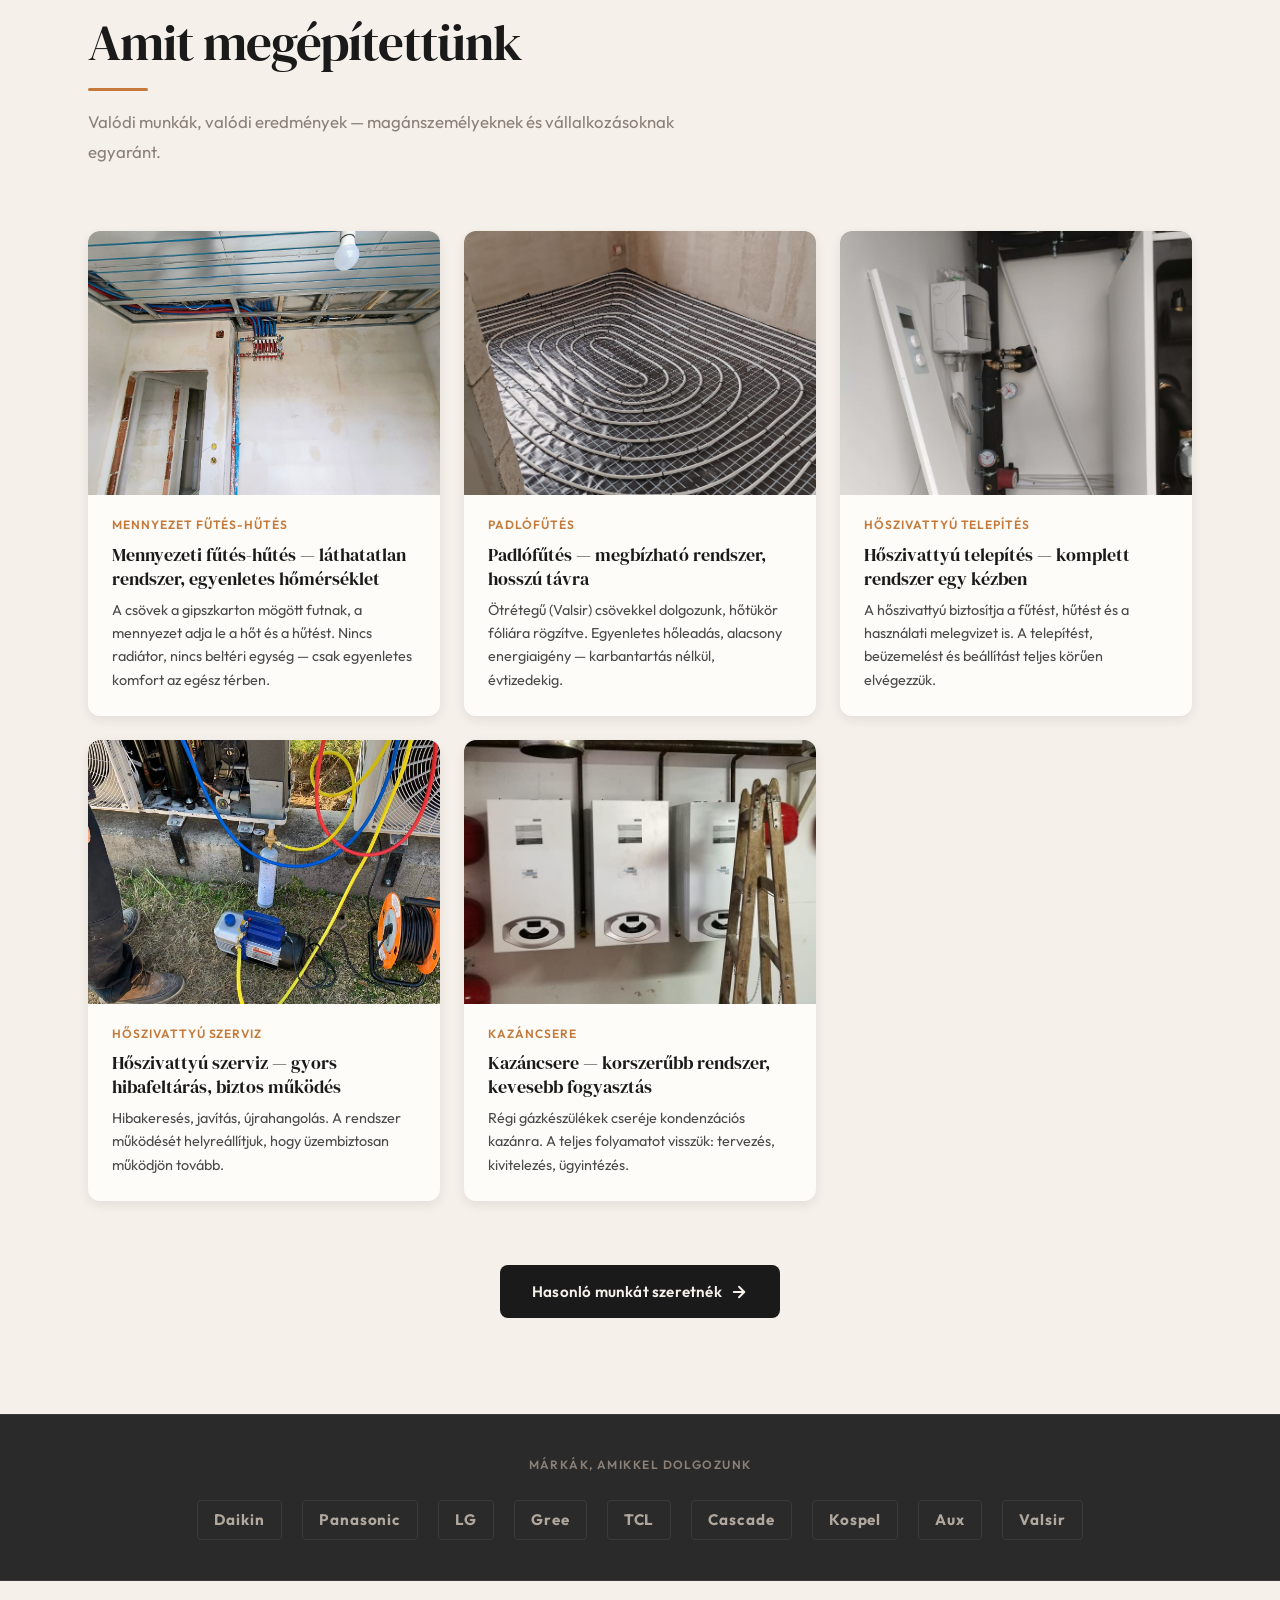
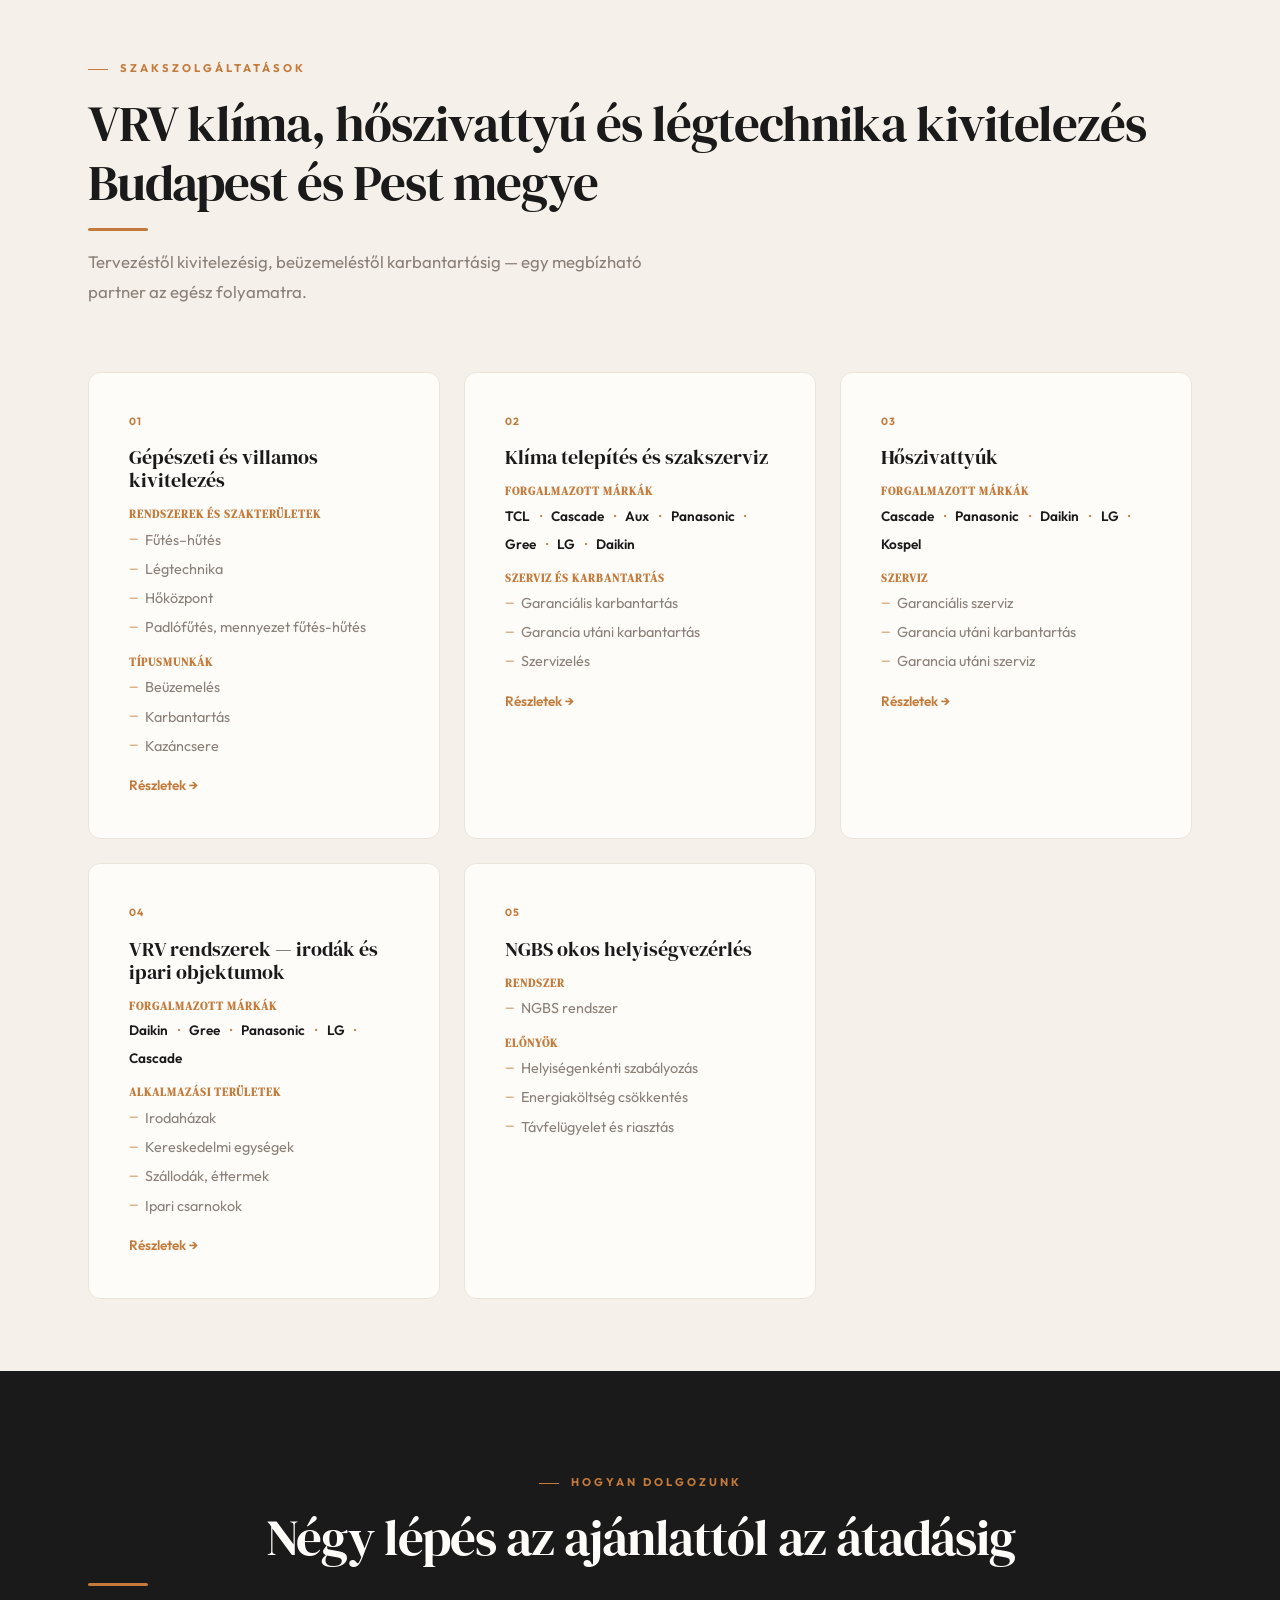
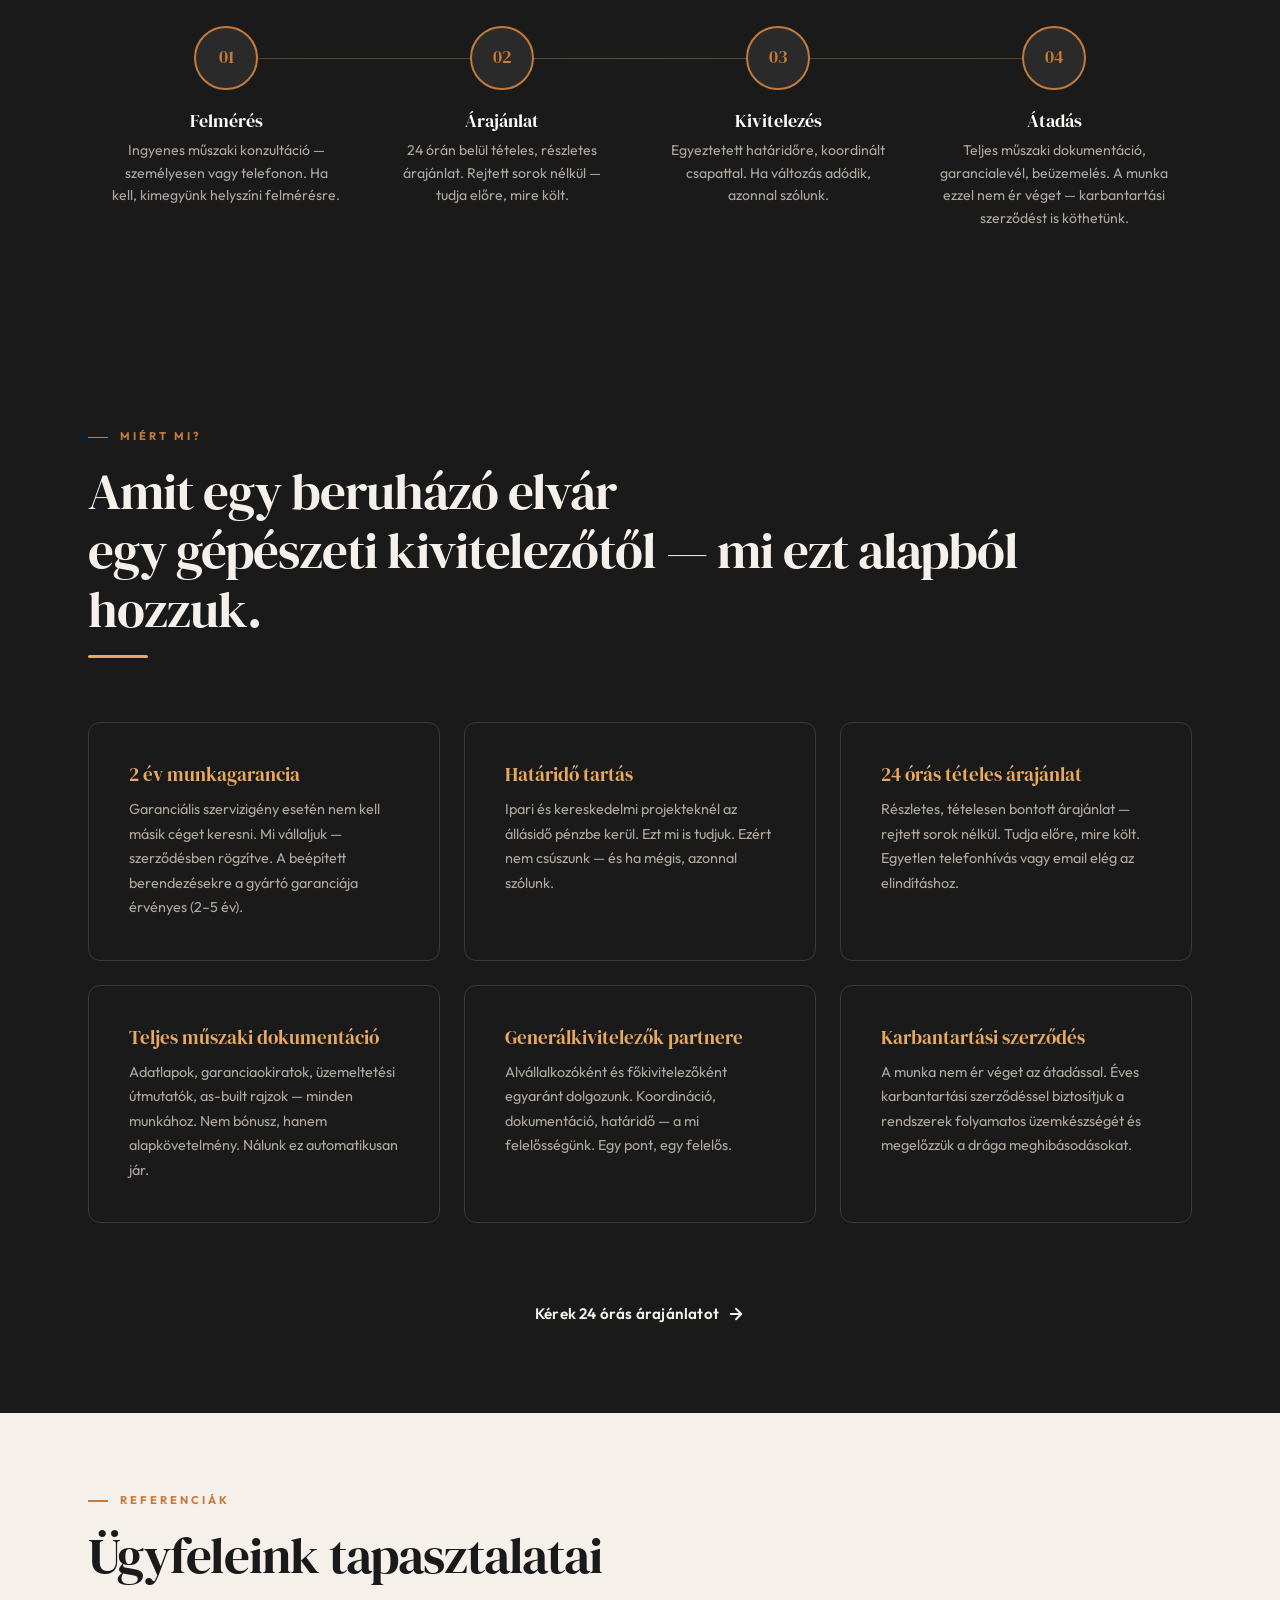
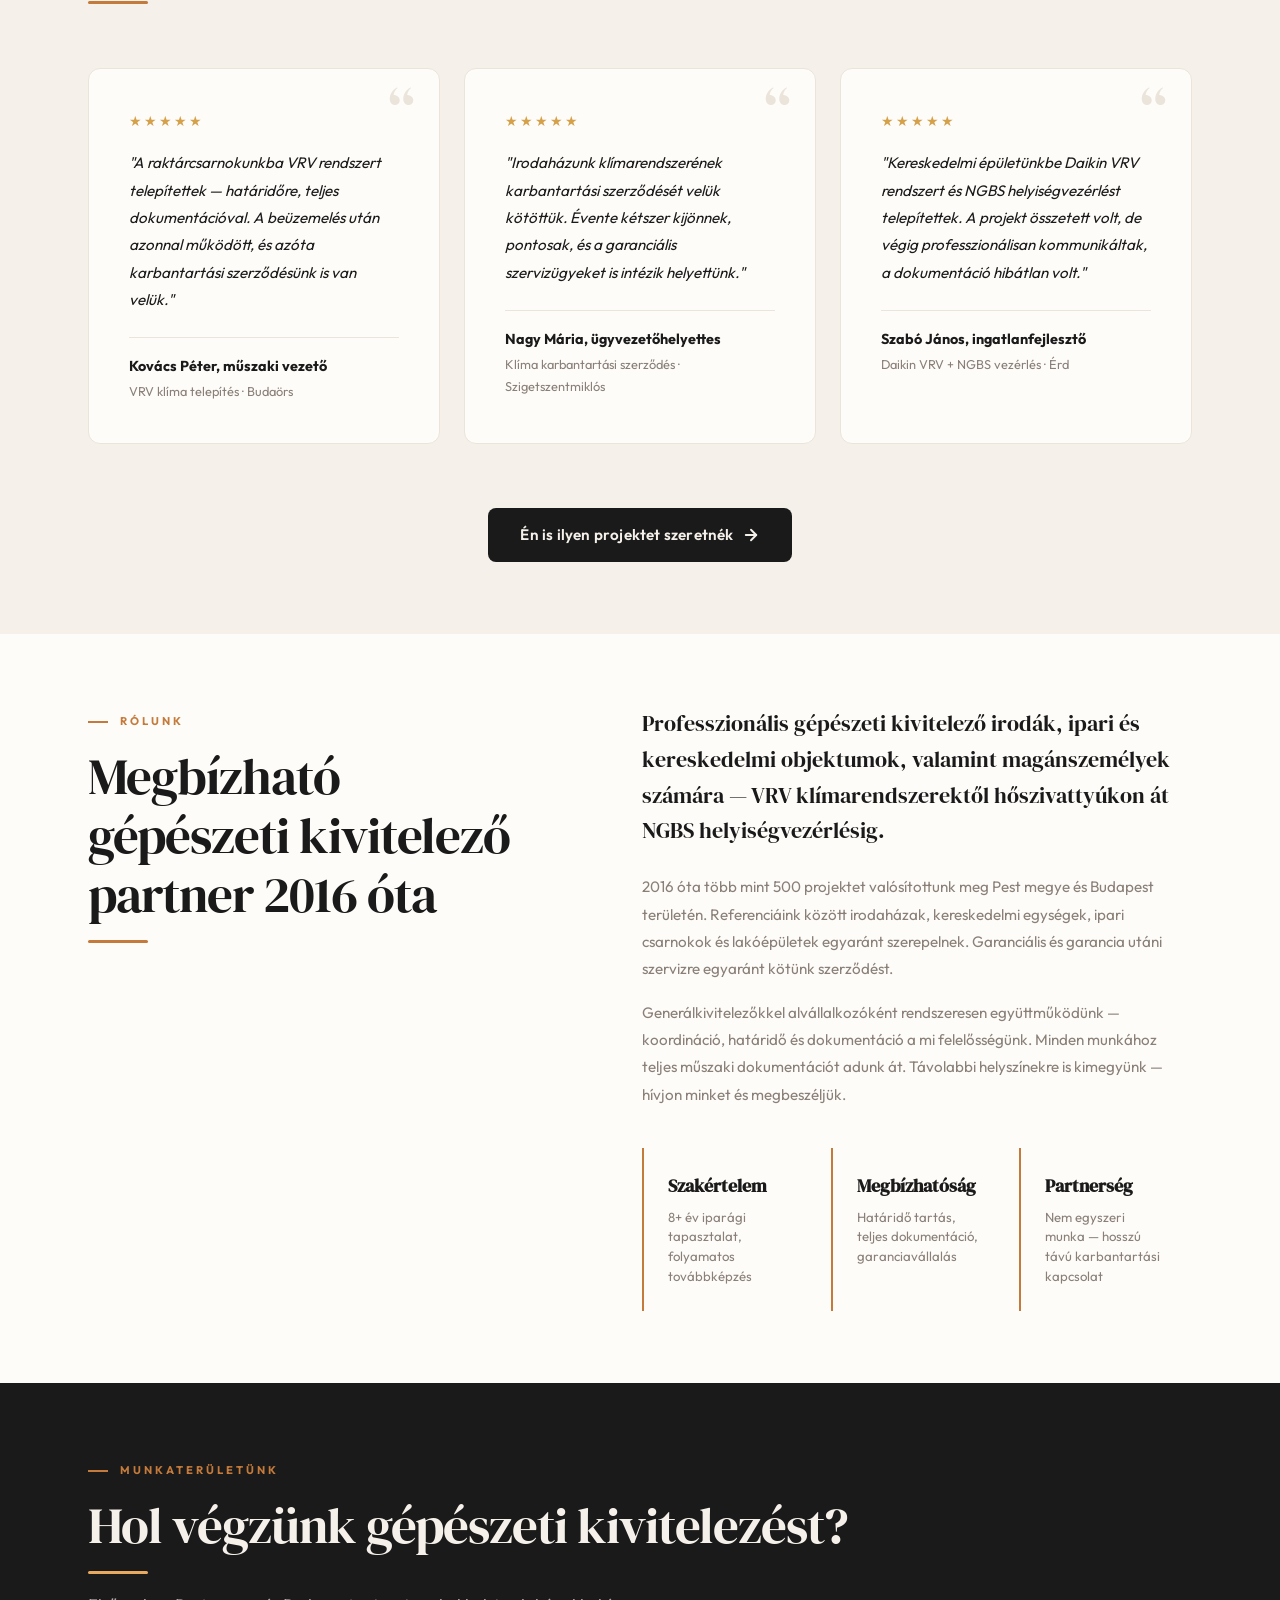
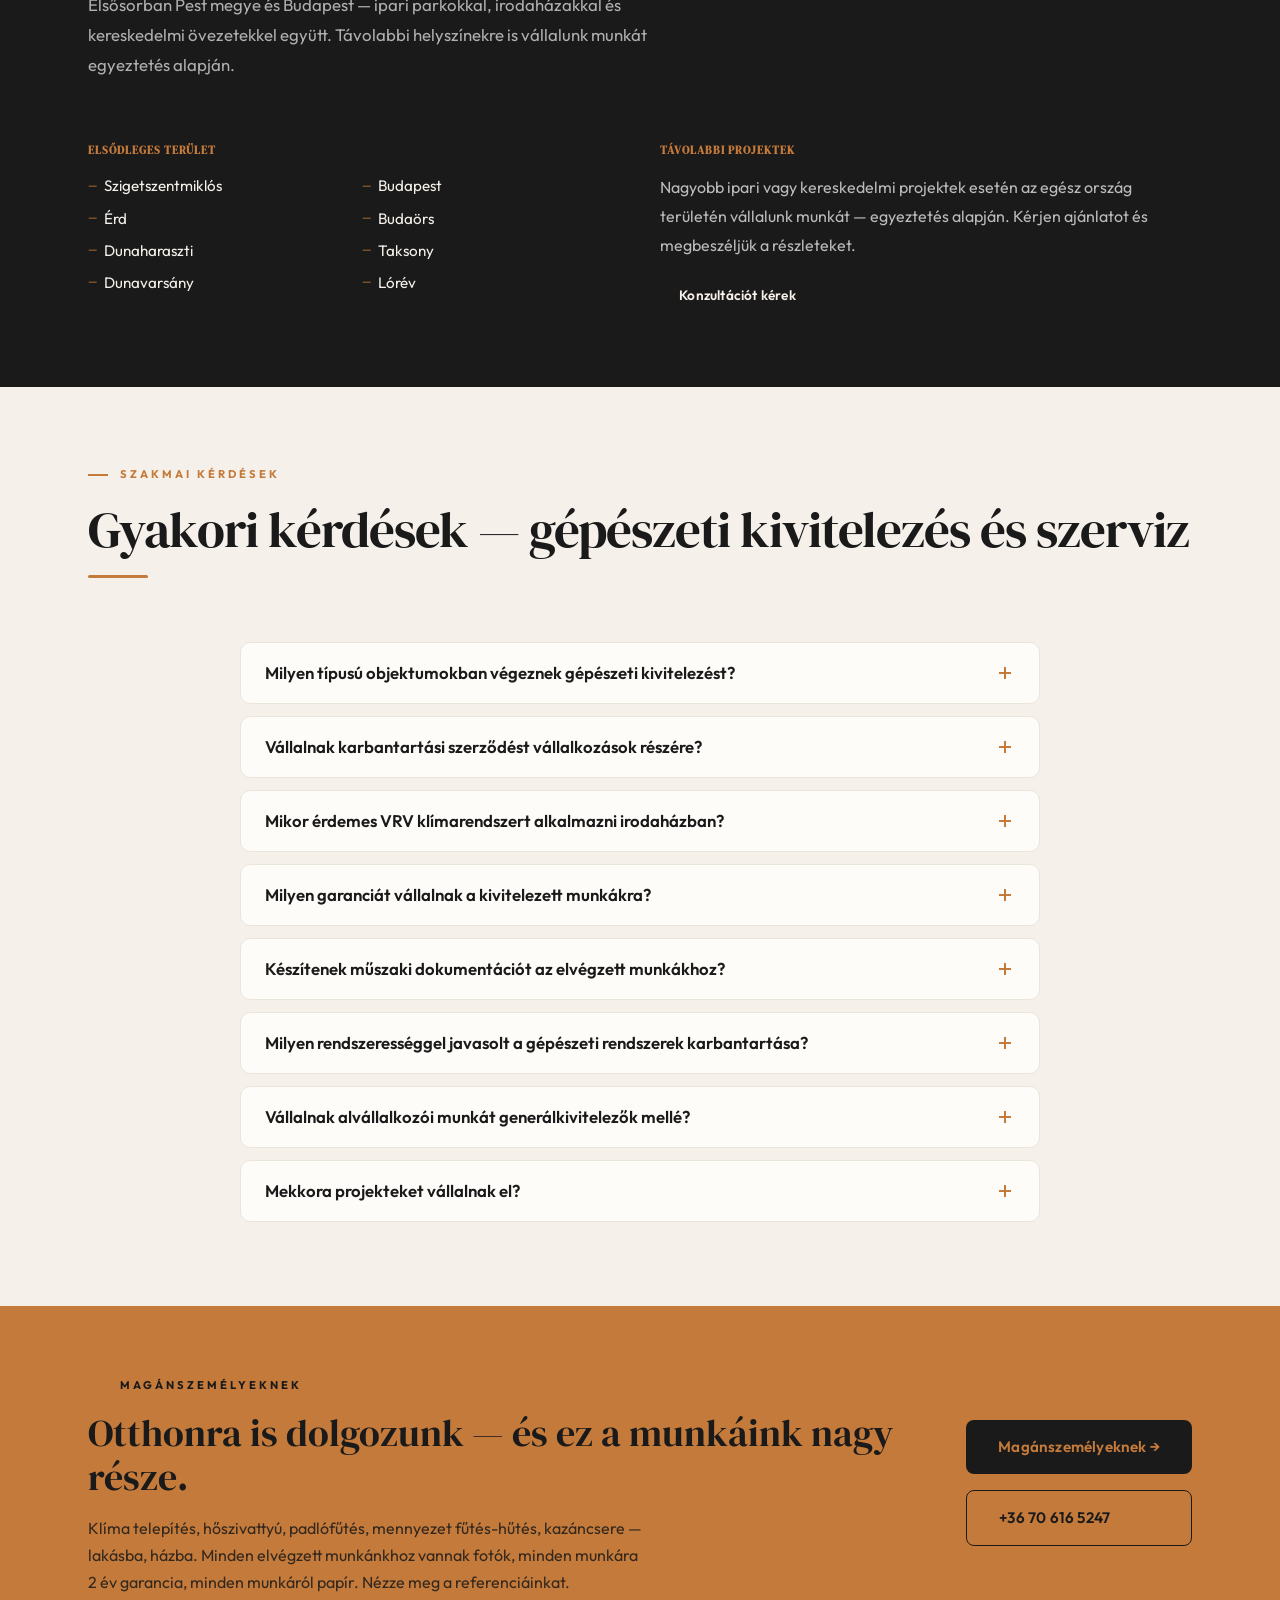
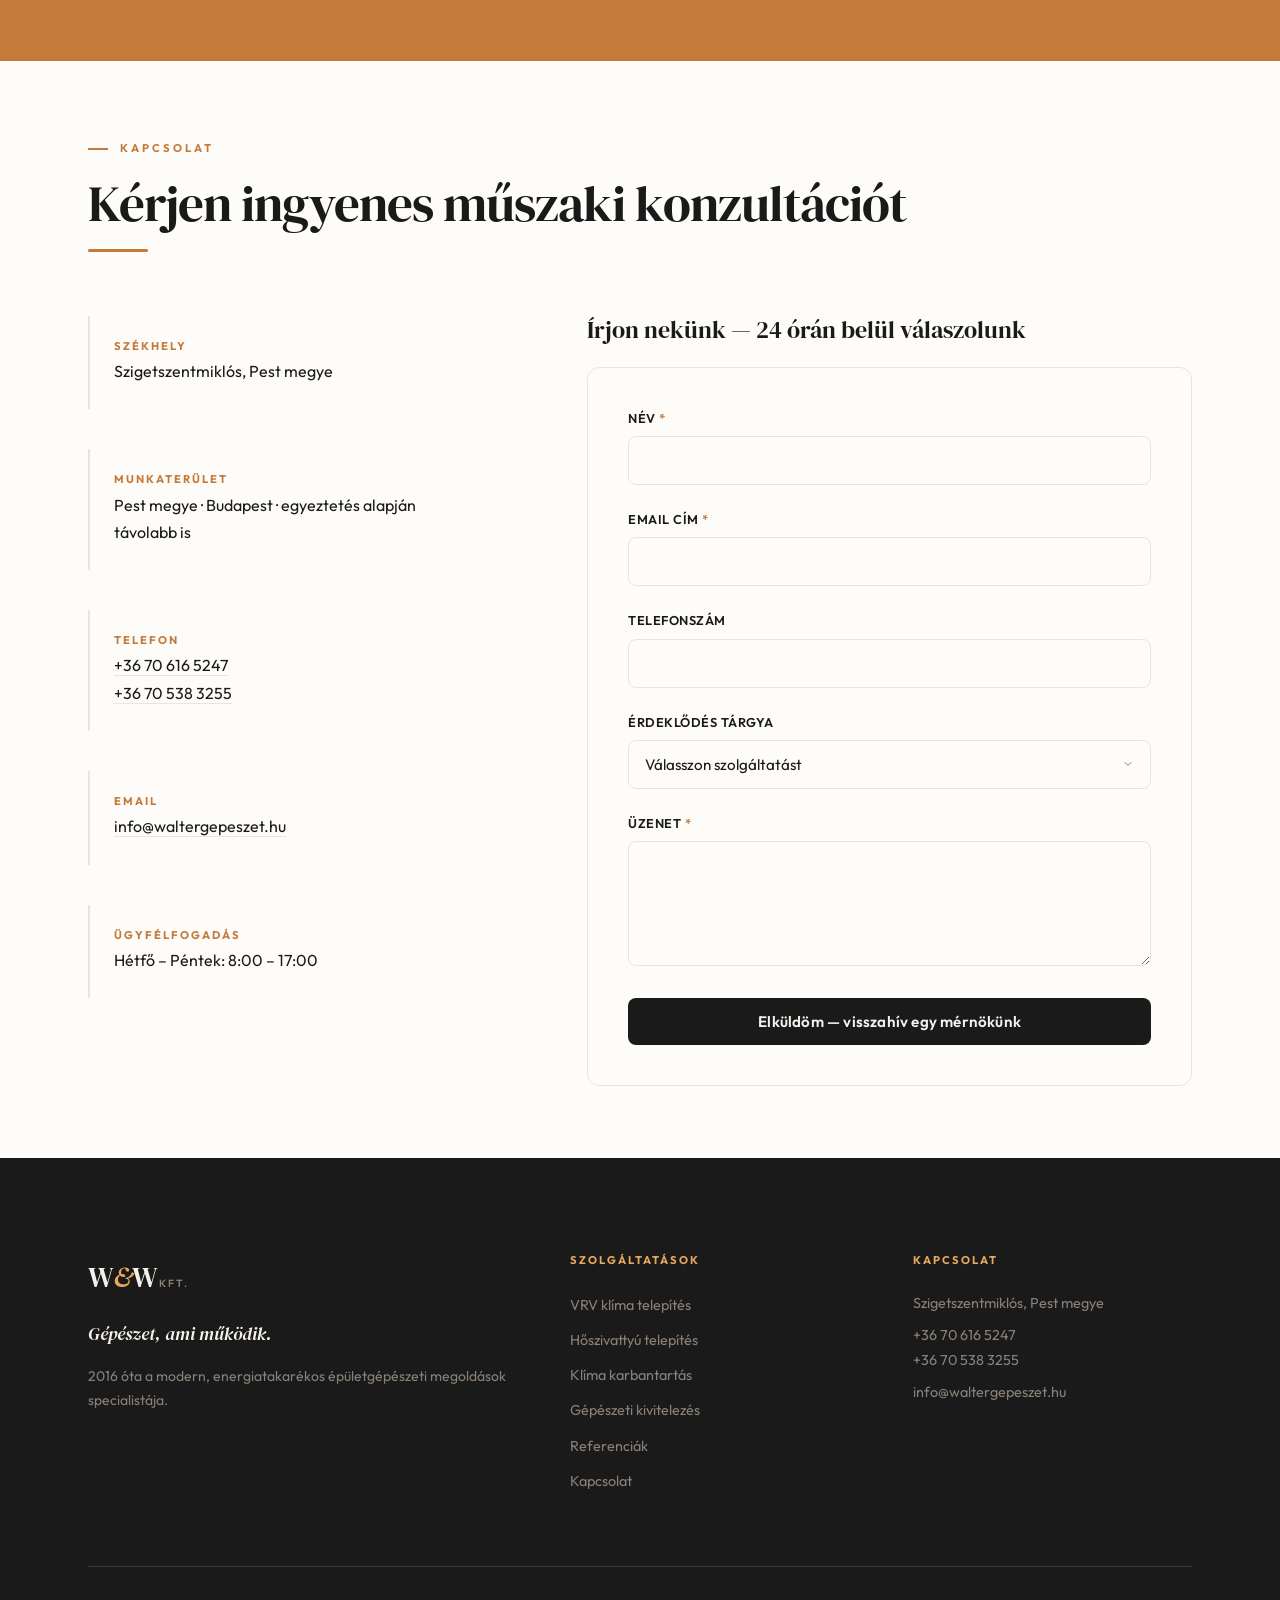
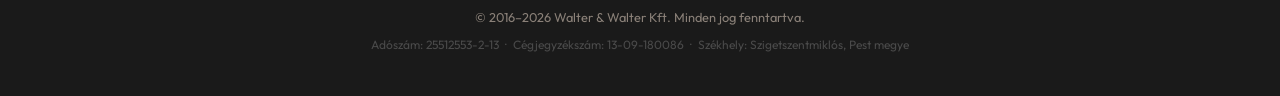
==== commit 7e312858: "Update project card descriptions with new copy Co-Authored-By: Claude Sonnet 4.6 <noreply@anthropic." ====
--- a/index.html
+++ b/index.html
@@ -262,8 +262,8 @@
                         </div>
                         <div class="project-info">
                             <span class="project-tag">Mennyezet fűtés-hűtés</span>
-                            <h3>Mennyezet fűtés-hűtés — a rendszer nem látszik, csak érezni</h3>
-                            <p>Vékony csövek mennek a gipszkarton mögé, a mennyezet maga fűt és hűt. Nincs radiátor, nincs klímabeltér — csak egyenletes hőmérséklet.</p>
+                            <h3>Mennyezeti fűtés-hűtés — láthatatlan rendszer, egyenletes hőmérséklet</h3>
+                            <p>A csövek a gipszkarton mögött futnak, a mennyezet adja le a hőt és a hűtést. Nincs radiátor, nincs beltéri egység — csak egyenletes komfort az egész térben.</p>
                         </div>
                     </article>
 
@@ -279,8 +279,8 @@
                         </div>
                         <div class="project-info">
                             <span class="project-tag">Padlófűtés</span>
-                            <h3>Padlófűtés — Valsir ötrétegű csővel</h3>
-                            <p>Alumínium betétes cső, hőtükör fóliára rögzítve. Egyenletesen melegít, kevés energiából — és ha egyszer bele van öntve, nincs vele gond évtizedekig.</p>
+                            <h3>Padlófűtés — megbízható rendszer, hosszú távra</h3>
+                            <p>Ötrétegű (Valsir) csövekkel dolgozunk, hőtükör fóliára rögzítve. Egyenletes hőleadás, alacsony energiaigény — karbantartás nélkül, évtizedekig.</p>
                         </div>
                     </article>
 
@@ -296,8 +296,8 @@
                         </div>
                         <div class="project-info">
                             <span class="project-tag">Hőszivattyú telepítés</span>
-                            <h3>Kospel hőszivattyú — fűtés, hűtés, meleg víz egy dobozból</h3>
-                            <p>Egy hűtőszekrény méretű egység veszi át a gázkazán szerepét. Bekötöttük, beállítottuk, átadtuk — a gépiről mi gondoskodtunk.</p>
+                            <h3>Hőszivattyú telepítés — komplett rendszer egy kézben</h3>
+                            <p>A hőszivattyú biztosítja a fűtést, hűtést és a használati melegvizet is. A telepítést, beüzemelést és beállítást teljes körűen elvégezzük.</p>
                         </div>
                     </article>
 
@@ -313,8 +313,8 @@
                         </div>
                         <div class="project-info">
                             <span class="project-tag">Hőszivattyú szerviz</span>
-                            <h3>LG Therma V szerviz — hibakód helyett működő rendszer</h3>
-                            <p>A gép leállt, hibakódot mutatott. Megtaláltuk a hibát, megjavítottuk, újra beállítottuk. Azóta rendesen fűt.</p>
+                            <h3>Hőszivattyú szerviz — gyors hibafeltárás, biztos működés</h3>
+                            <p>Hibakeresés, javítás, újrahangolás. A rendszer működését helyreállítjuk, hogy üzembiztosan működjön tovább.</p>
                         </div>
                     </article>
 
@@ -330,8 +330,8 @@
                         </div>
                         <div class="project-info">
                             <span class="project-tag">Kazáncsere</span>
-                            <h3>Kazáncsere — régi gázkészülék helyett kondenzációs rendszer</h3>
-                            <p>Három kazán, egy nap munkával lecserélve. A tervezéstől a gázmeóig minden papírt mi intéztük — a megrendelőnek csak a meleg kellett.</p>
+                            <h3>Kazáncsere — korszerűbb rendszer, kevesebb fogyasztás</h3>
+                            <p>Régi gázkészülékek cseréje kondenzációs kazánra. A teljes folyamatot visszük: tervezés, kivitelezés, ügyintézés.</p>
                         </div>
                     </article>
 
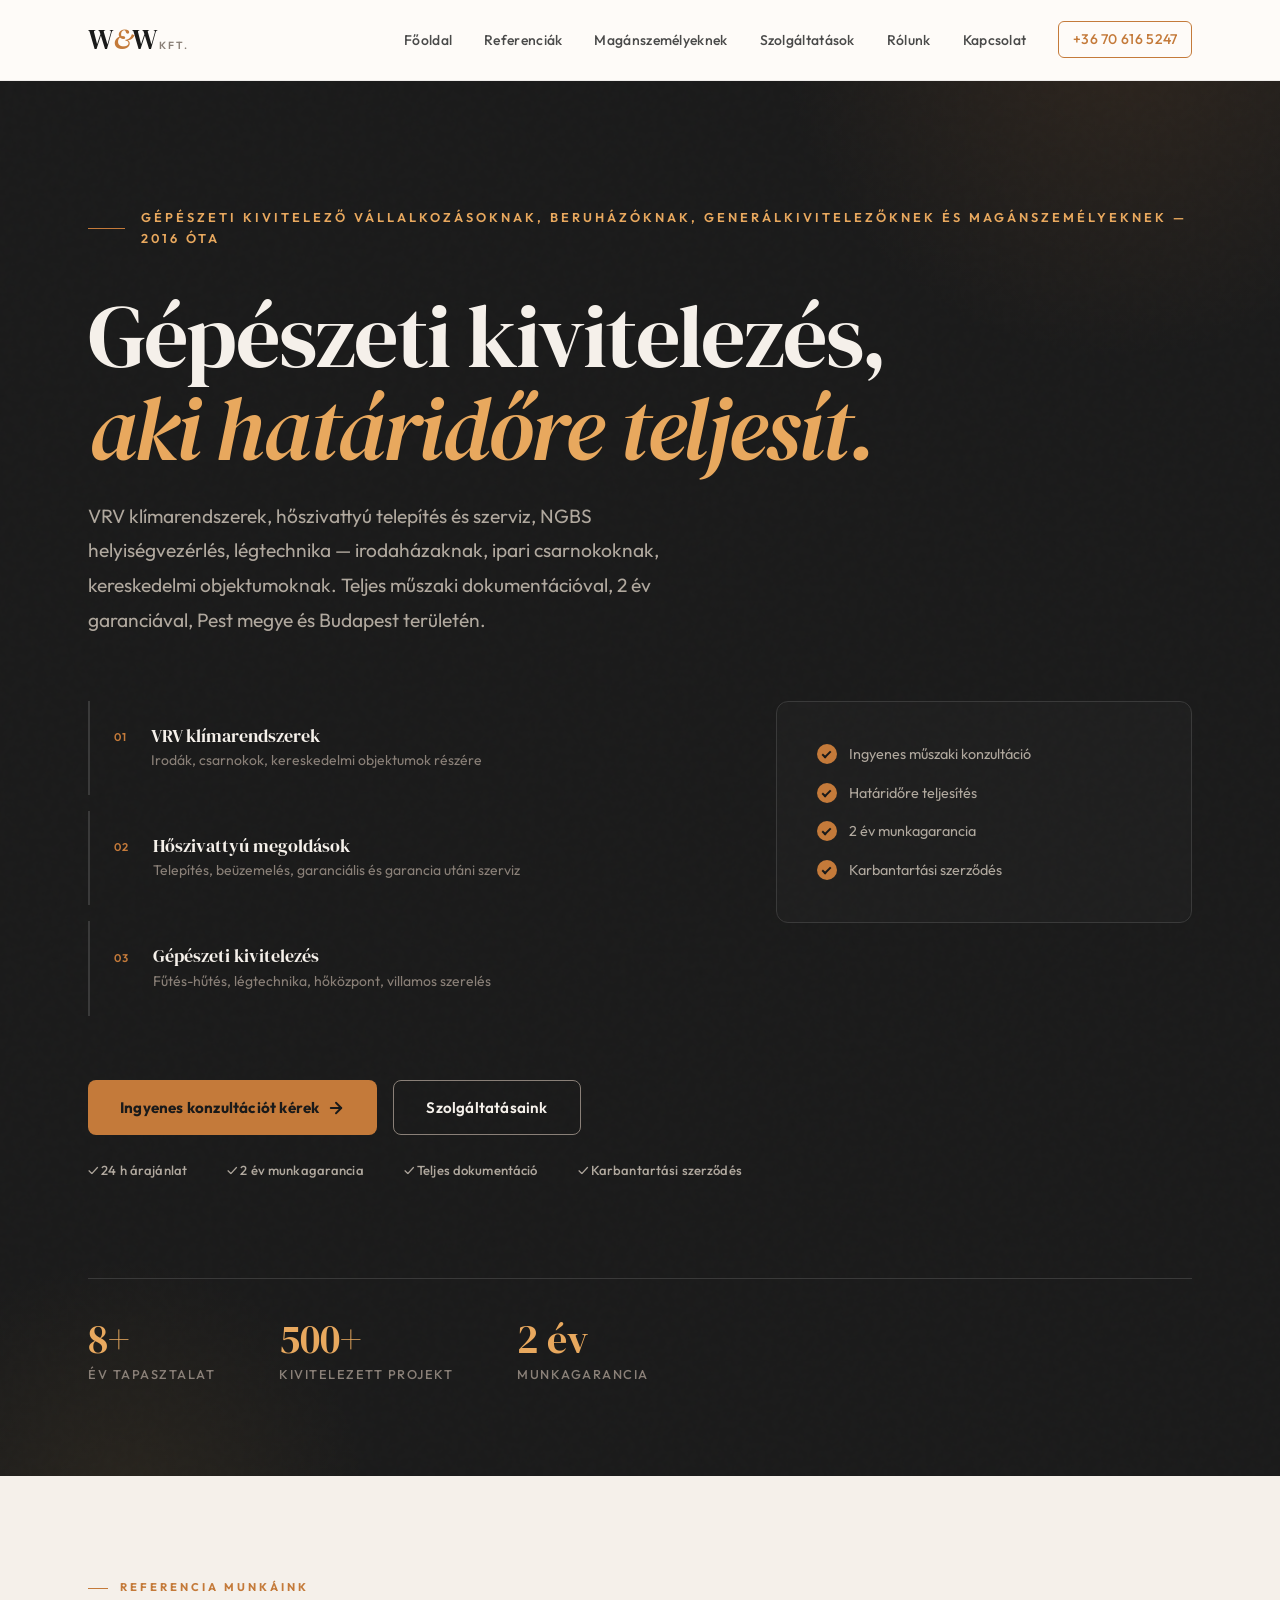
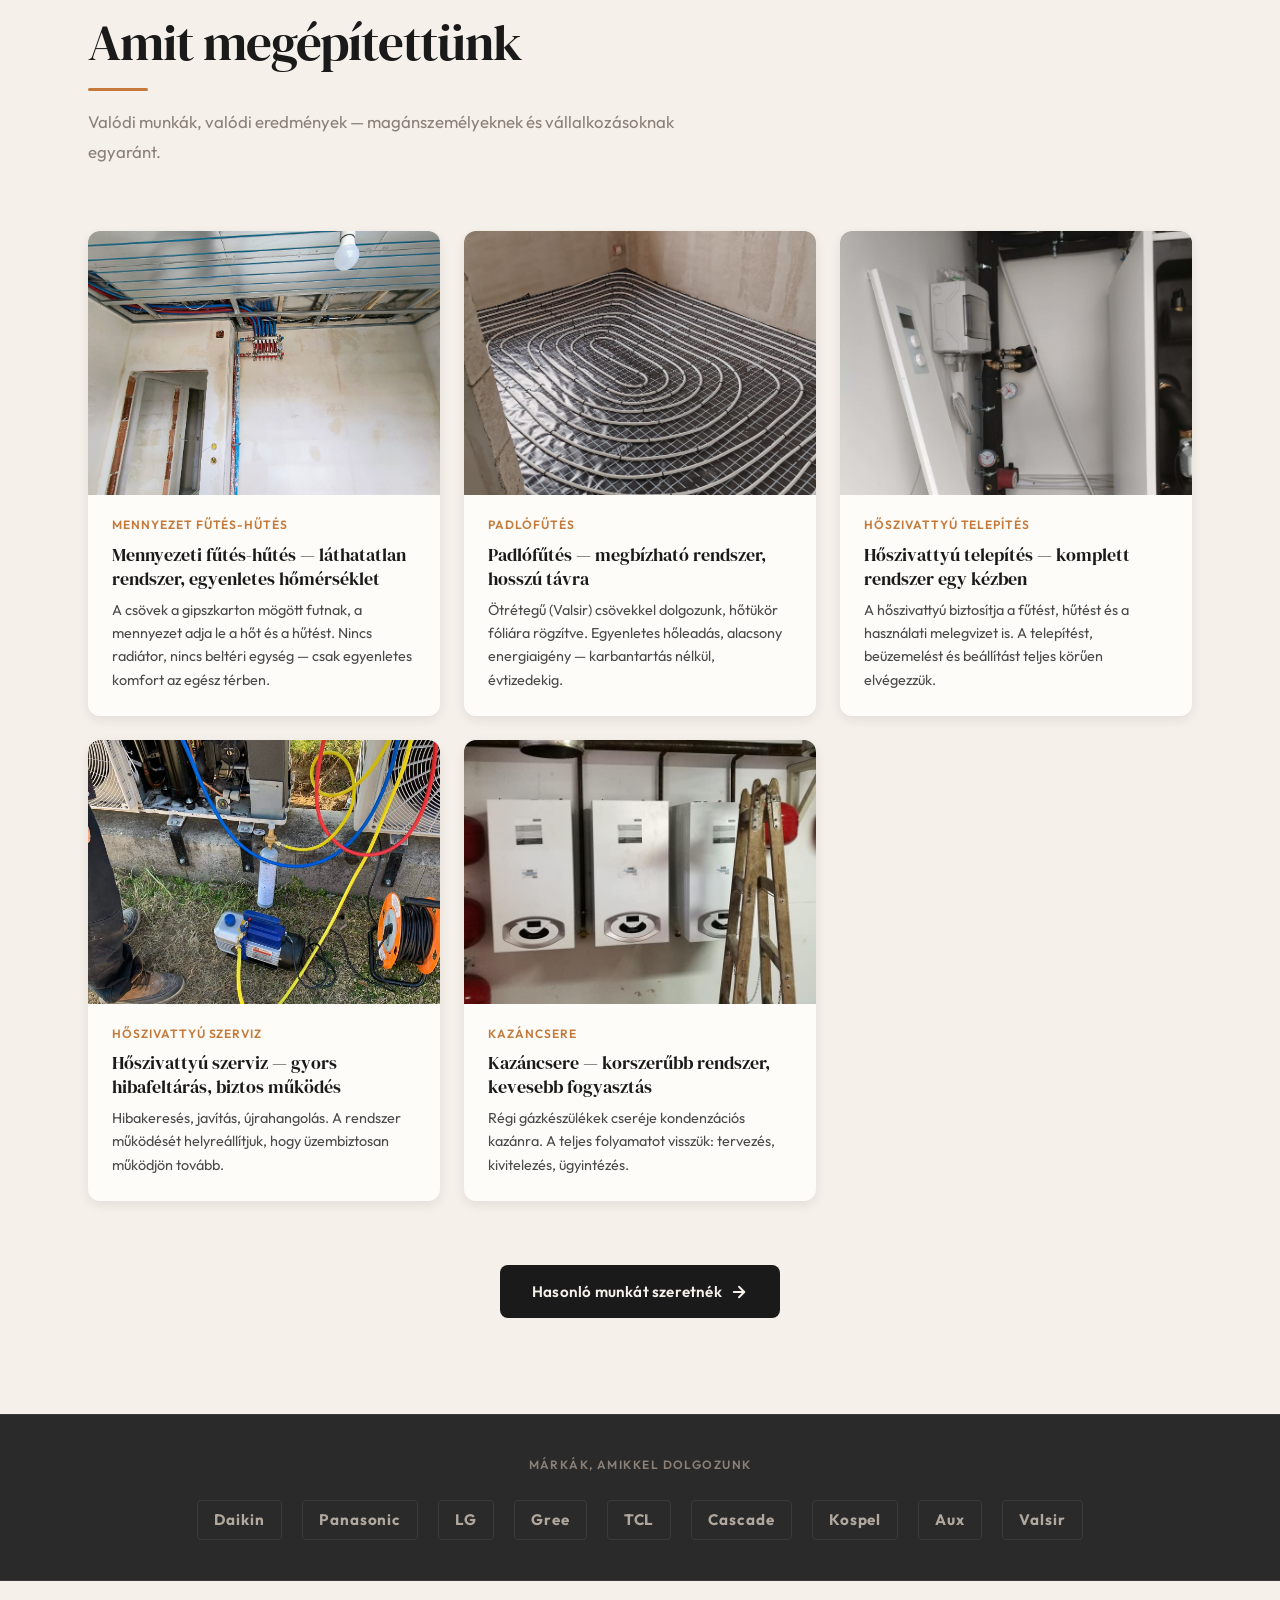
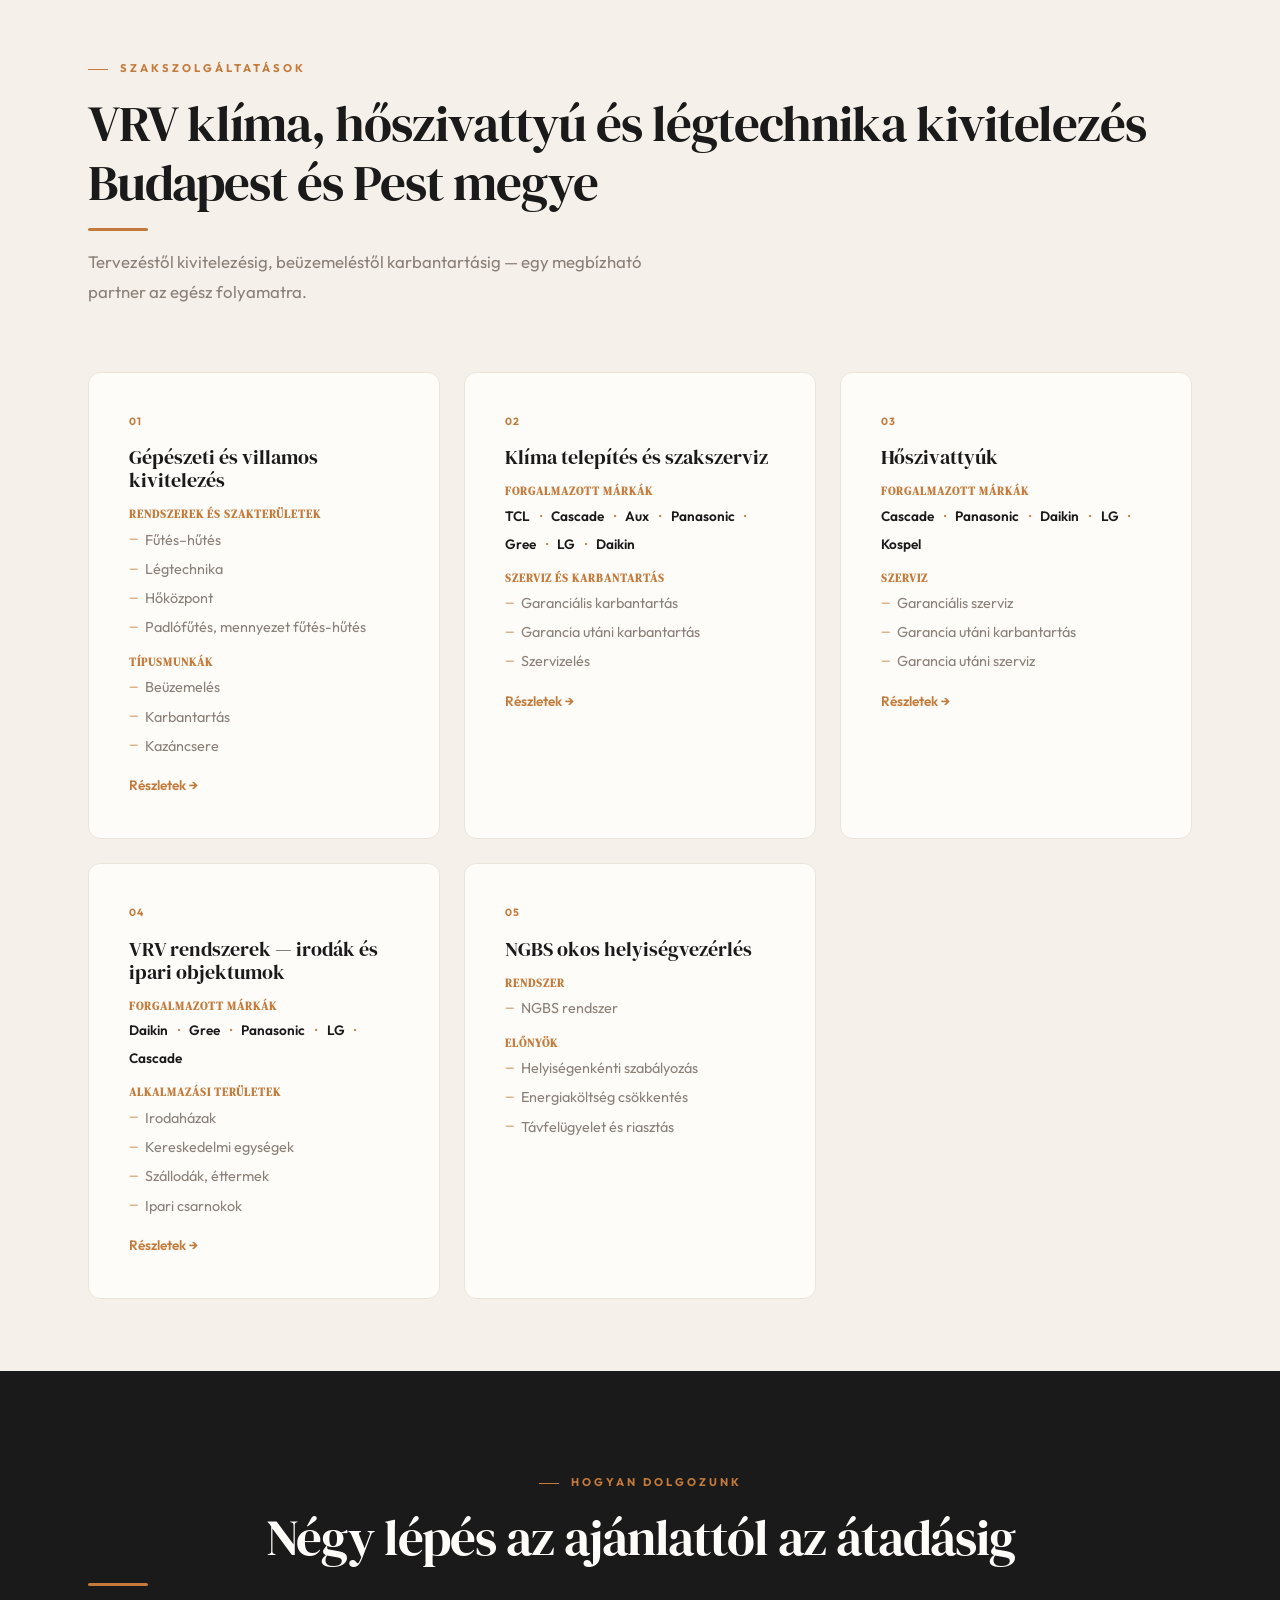
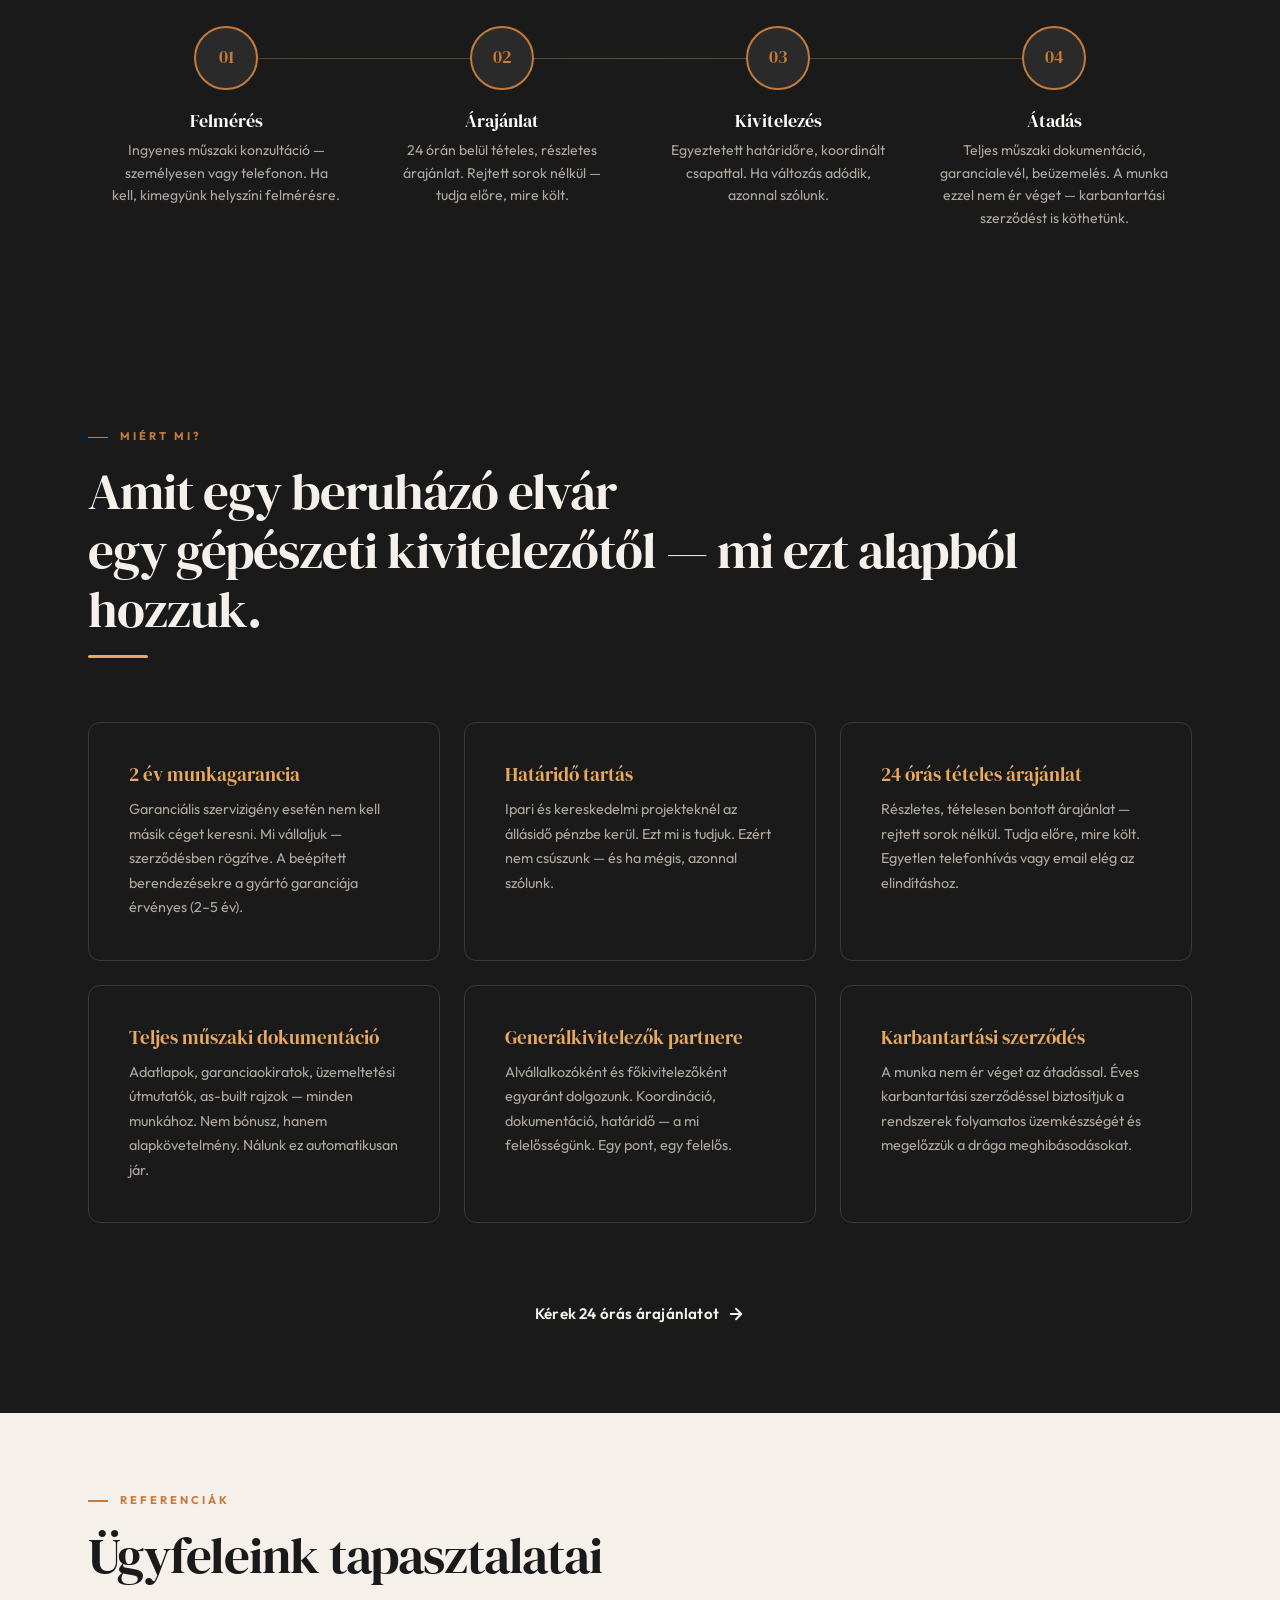
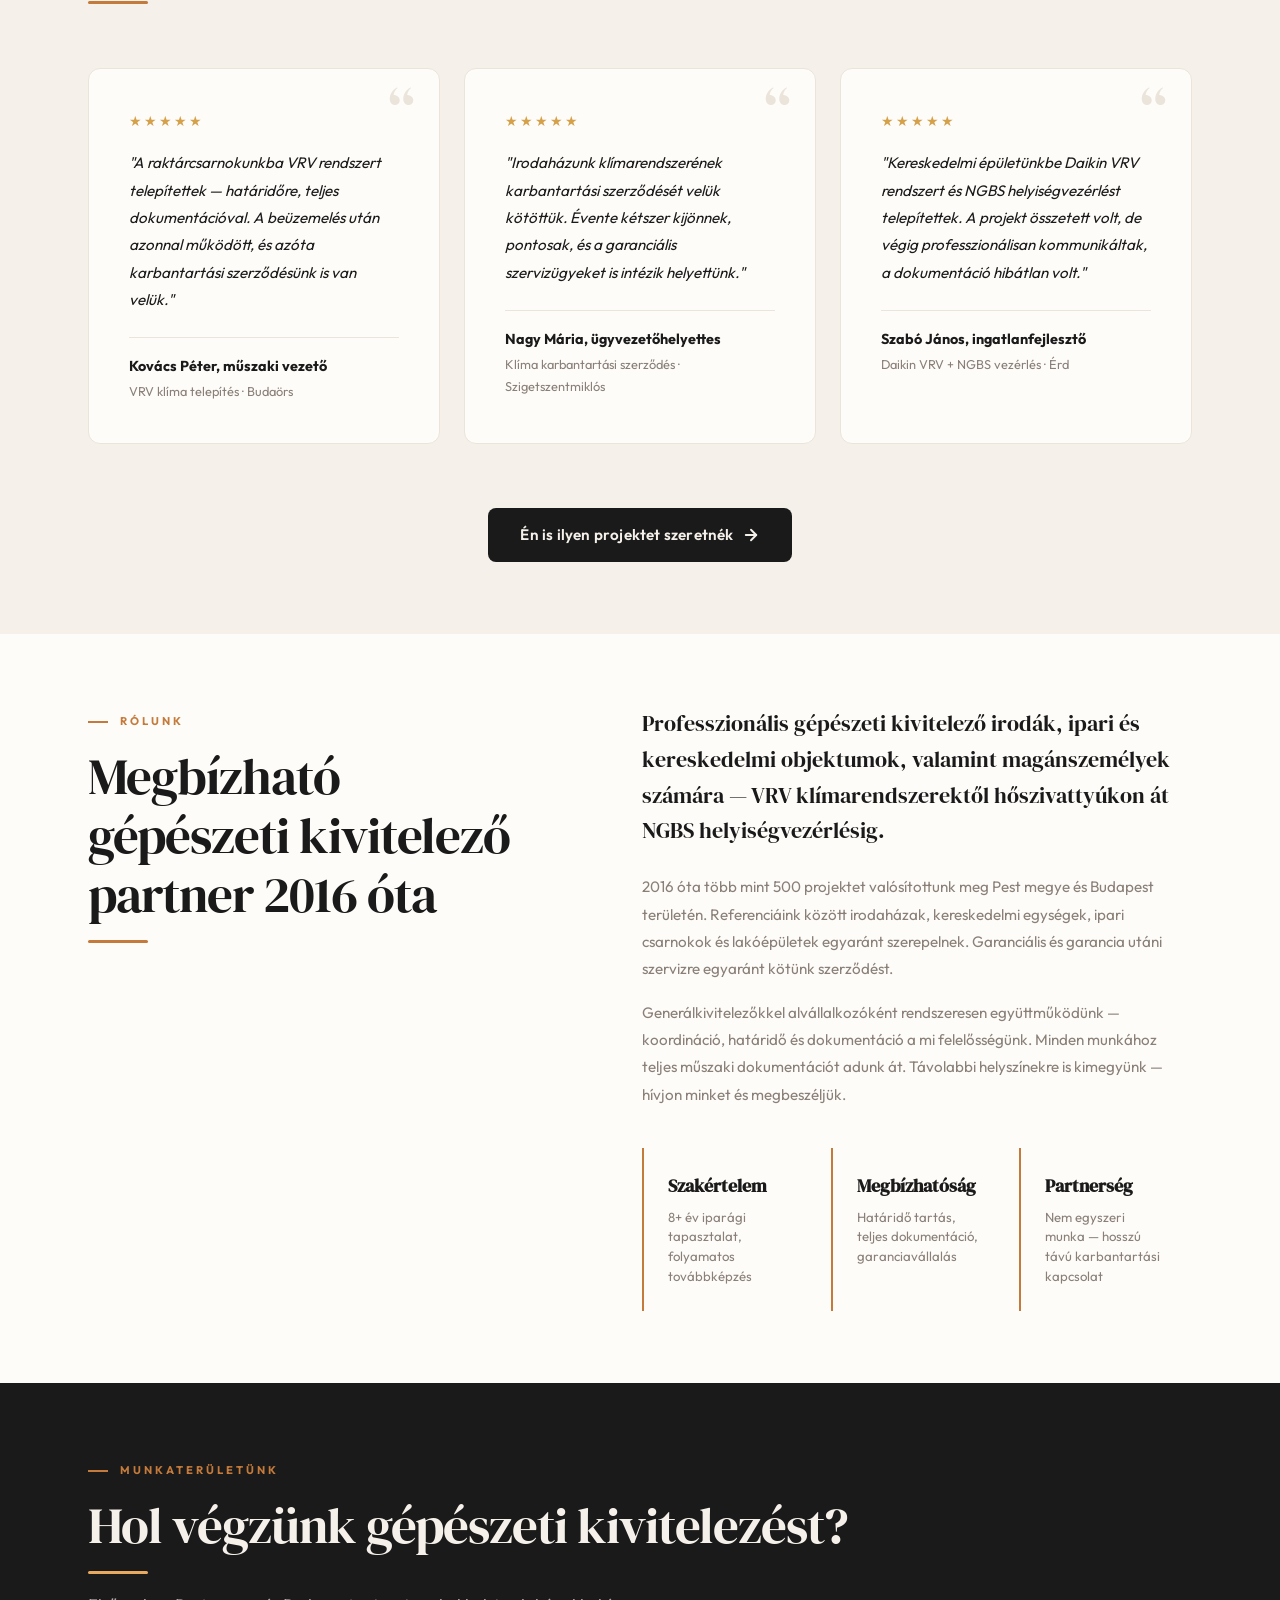
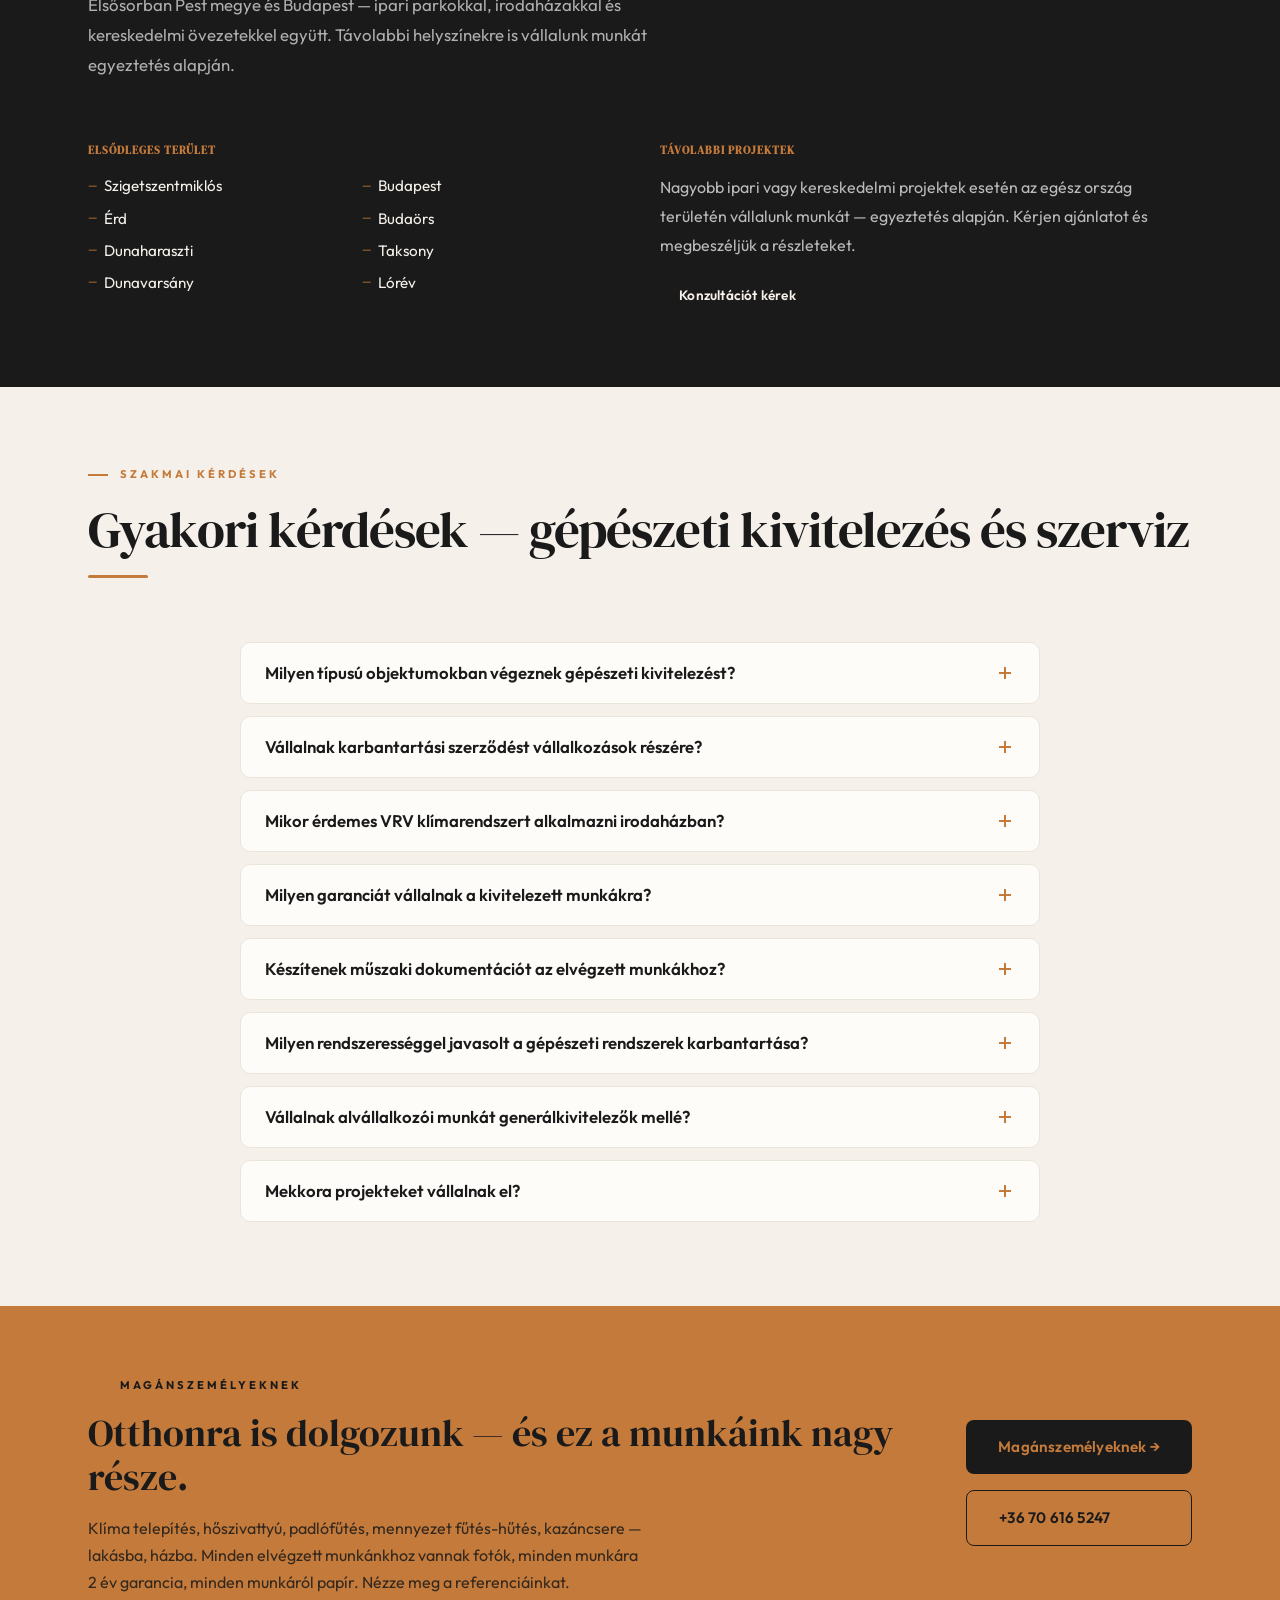
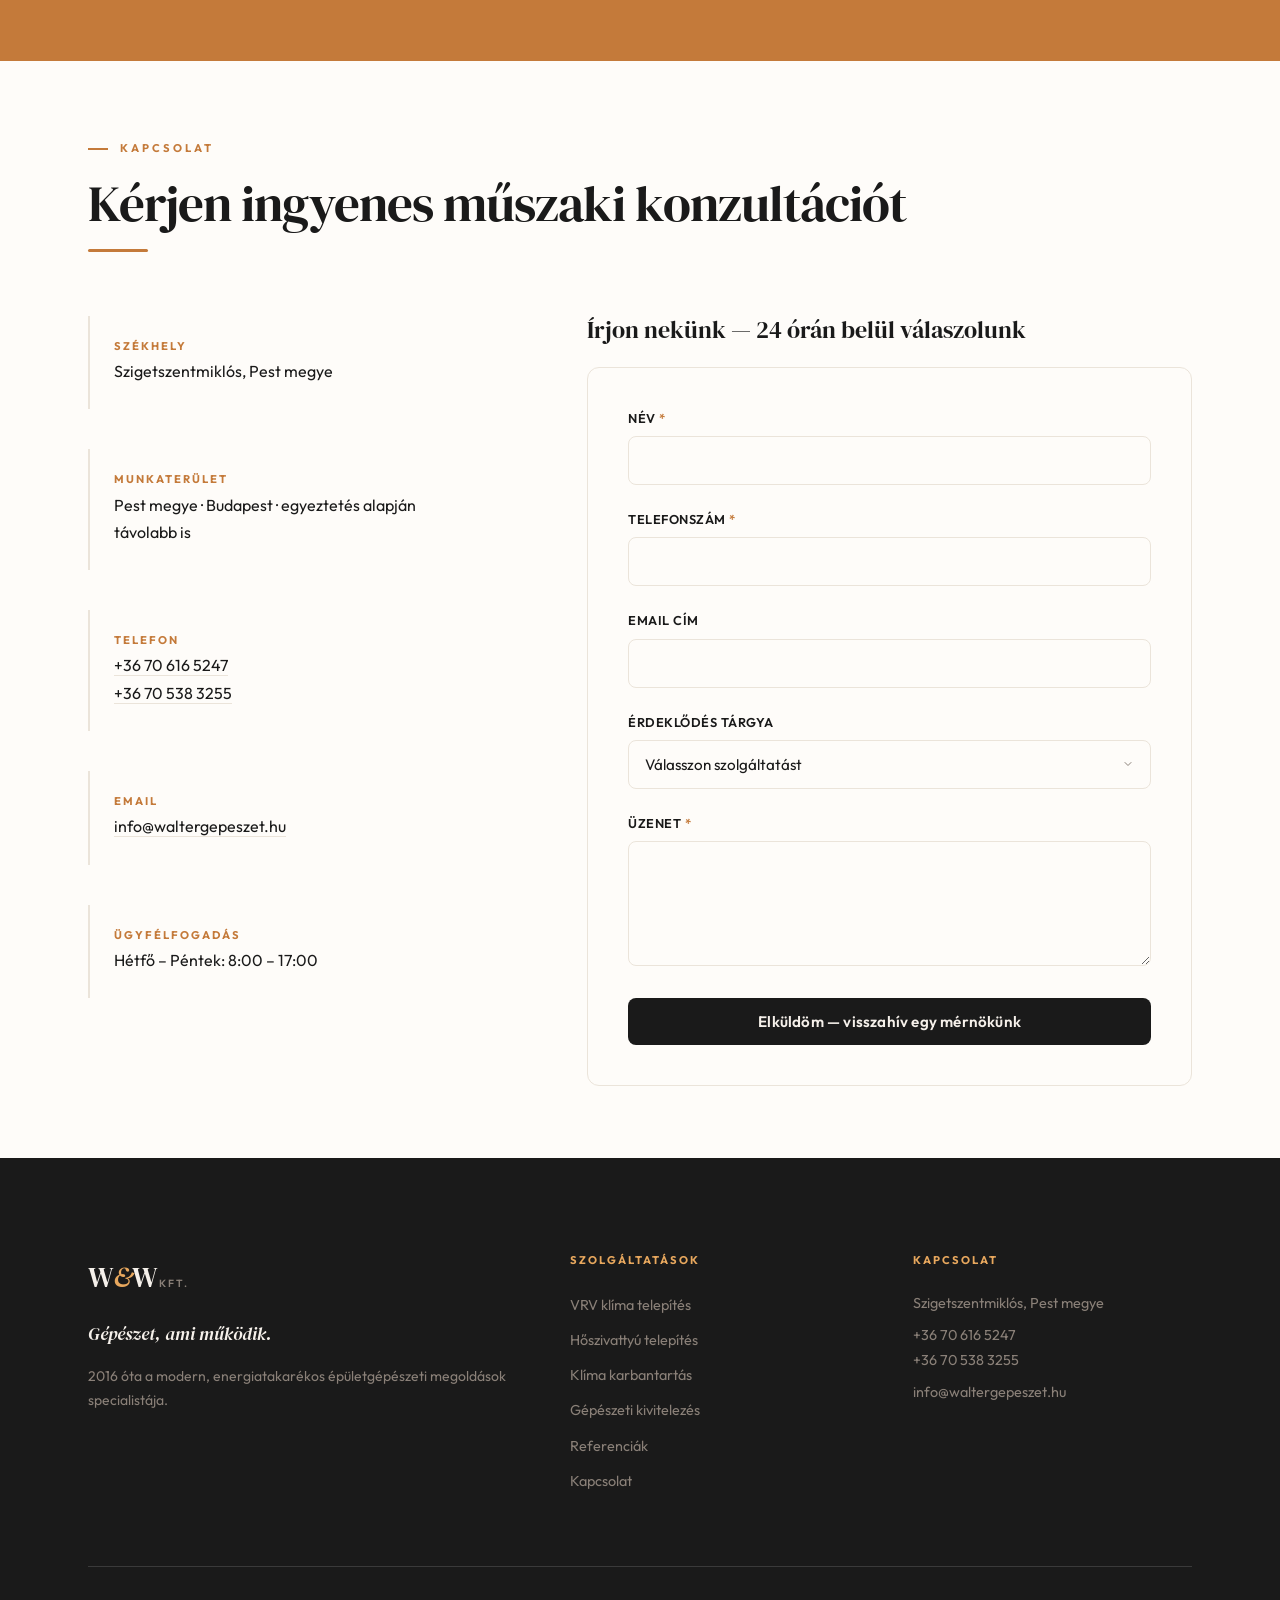
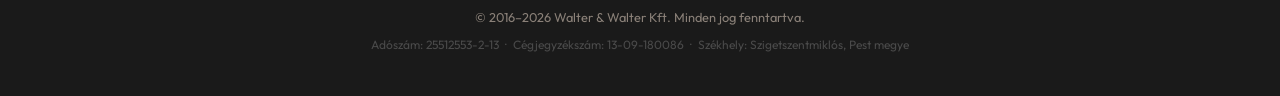
==== commit 0dabc1f8: "SEO, konverzió és UX fejlesztések az összes oldalon - Hero metrics (500+ projekt, 8+ év, 2 év garanc" ====
--- a/index.html
+++ b/index.html
@@ -4,7 +4,16 @@
     <meta charset="UTF-8">
     <meta name="viewport" content="width=device-width, initial-scale=1.0">
     <title>Gépészeti Kivitelező Budapest | VRV Klíma, Hőszivattyú, Légtechnika | Walter & Walter Kft.</title>
-    <meta name="description" content="Gépészeti kivitelező Budapest és Pest megye — VRV klímarendszer, hőszivattyú telepítés, légtechnika irodáknak és ipari csarnokoknak. 500+ projekt, 2 év garancia, 24 h árajánlat. Kérjen ingyenes konzultációt!">
+
+    <!-- Google tag (gtag.js) -->
+    <script async src="https://www.googletagmanager.com/gtag/js?id=G-Z4YMLFXDXQ"></script>
+    <script>
+      window.dataLayer = window.dataLayer || [];
+      function gtag(){dataLayer.push(arguments);}
+      gtag('js', new Date());
+      gtag('config', 'G-Z4YMLFXDXQ');
+    </script>
+    <meta name="description" content="Gépészeti kivitelező Budapest és Pest megye — VRV klímarendszer, hőszivattyú telepítés, klíma szerviz és légtechnika irodáknak és ipari csarnokoknak. 500+ projekt, 2 év garancia, 24 h árajánlat. ☎ +36 70 616 5247">
     <meta name="keywords" content="gépészeti kivitelező Pest megye, VRV klíma telepítés Budapest, klíma szerviz ipari, hőszivattyú telepítés vállalat, NGBS helyiségvezérlés telepítés, Daikin VRV rendszer kivitelező, gépészeti karbantartás Budapest, légtechnika kivitelezés, hőközpont telepítés, hőszivattyú szerviz garanciális, klíma karbantartás szerződés, épületgépészeti kivitelező, Cascade hőszivattyú szerviz, Panasonic klíma telepítés, VRV rendszer iroda, klíma telepítés irodaház, Walter Walter Kft, Szigetszentmiklós">
     <meta name="robots" content="index, follow">
     <meta name="author" content="Walter & Walter Kft.">
@@ -822,12 +831,12 @@
                                 <input type="text" id="name" name="name" required autocomplete="name">
                             </div>
                             <div class="form-group">
-                                <label for="email">Email cím <abbr title="kötelező">*</abbr></label>
-                                <input type="email" id="email" name="email" required autocomplete="email">
+                                <label for="phone">Telefonszám <abbr title="kötelező">*</abbr></label>
+                                <input type="tel" id="phone" name="phone" required autocomplete="tel">
                             </div>
                             <div class="form-group">
-                                <label for="phone">Telefonszám</label>
-                                <input type="tel" id="phone" name="phone" autocomplete="tel">
+                                <label for="email">Email cím</label>
+                                <input type="email" id="email" name="email" autocomplete="email">
                             </div>
                             <div class="form-group">
                                 <label for="service">Érdeklődés tárgya</label>
